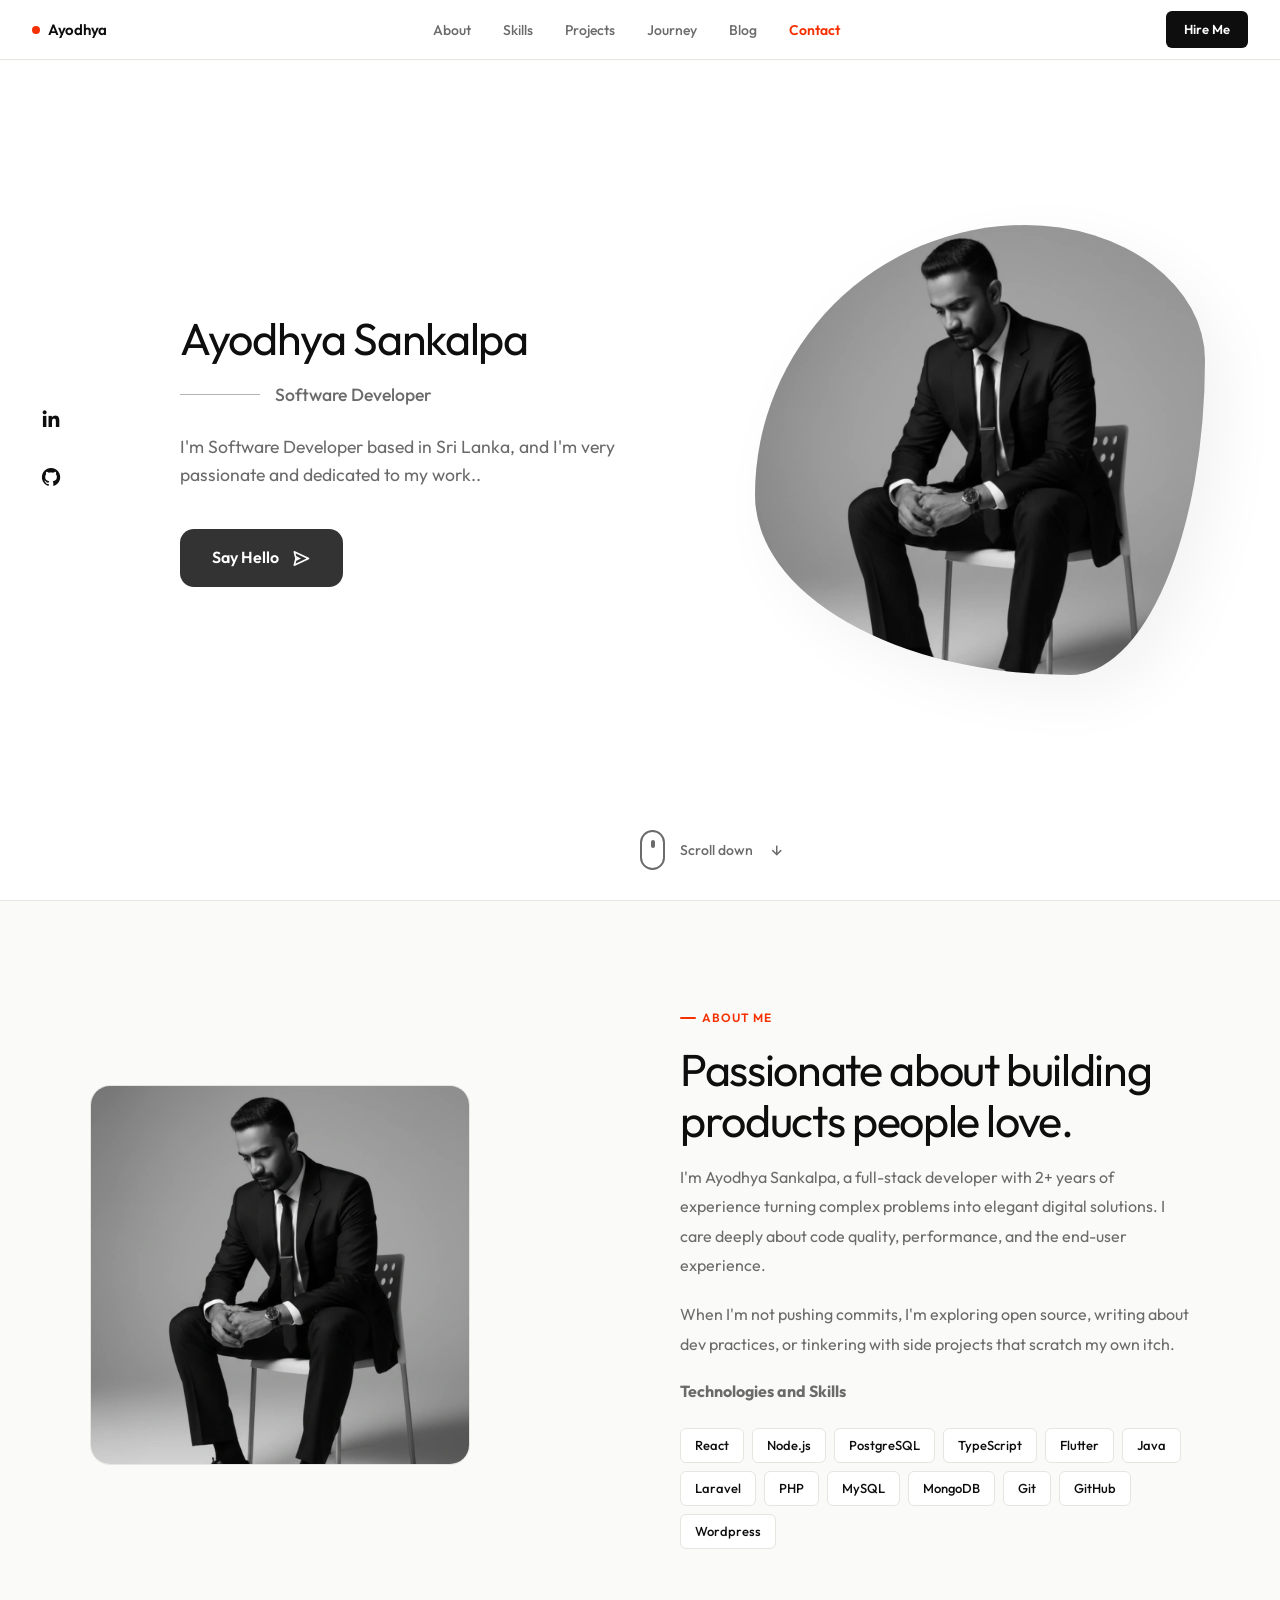
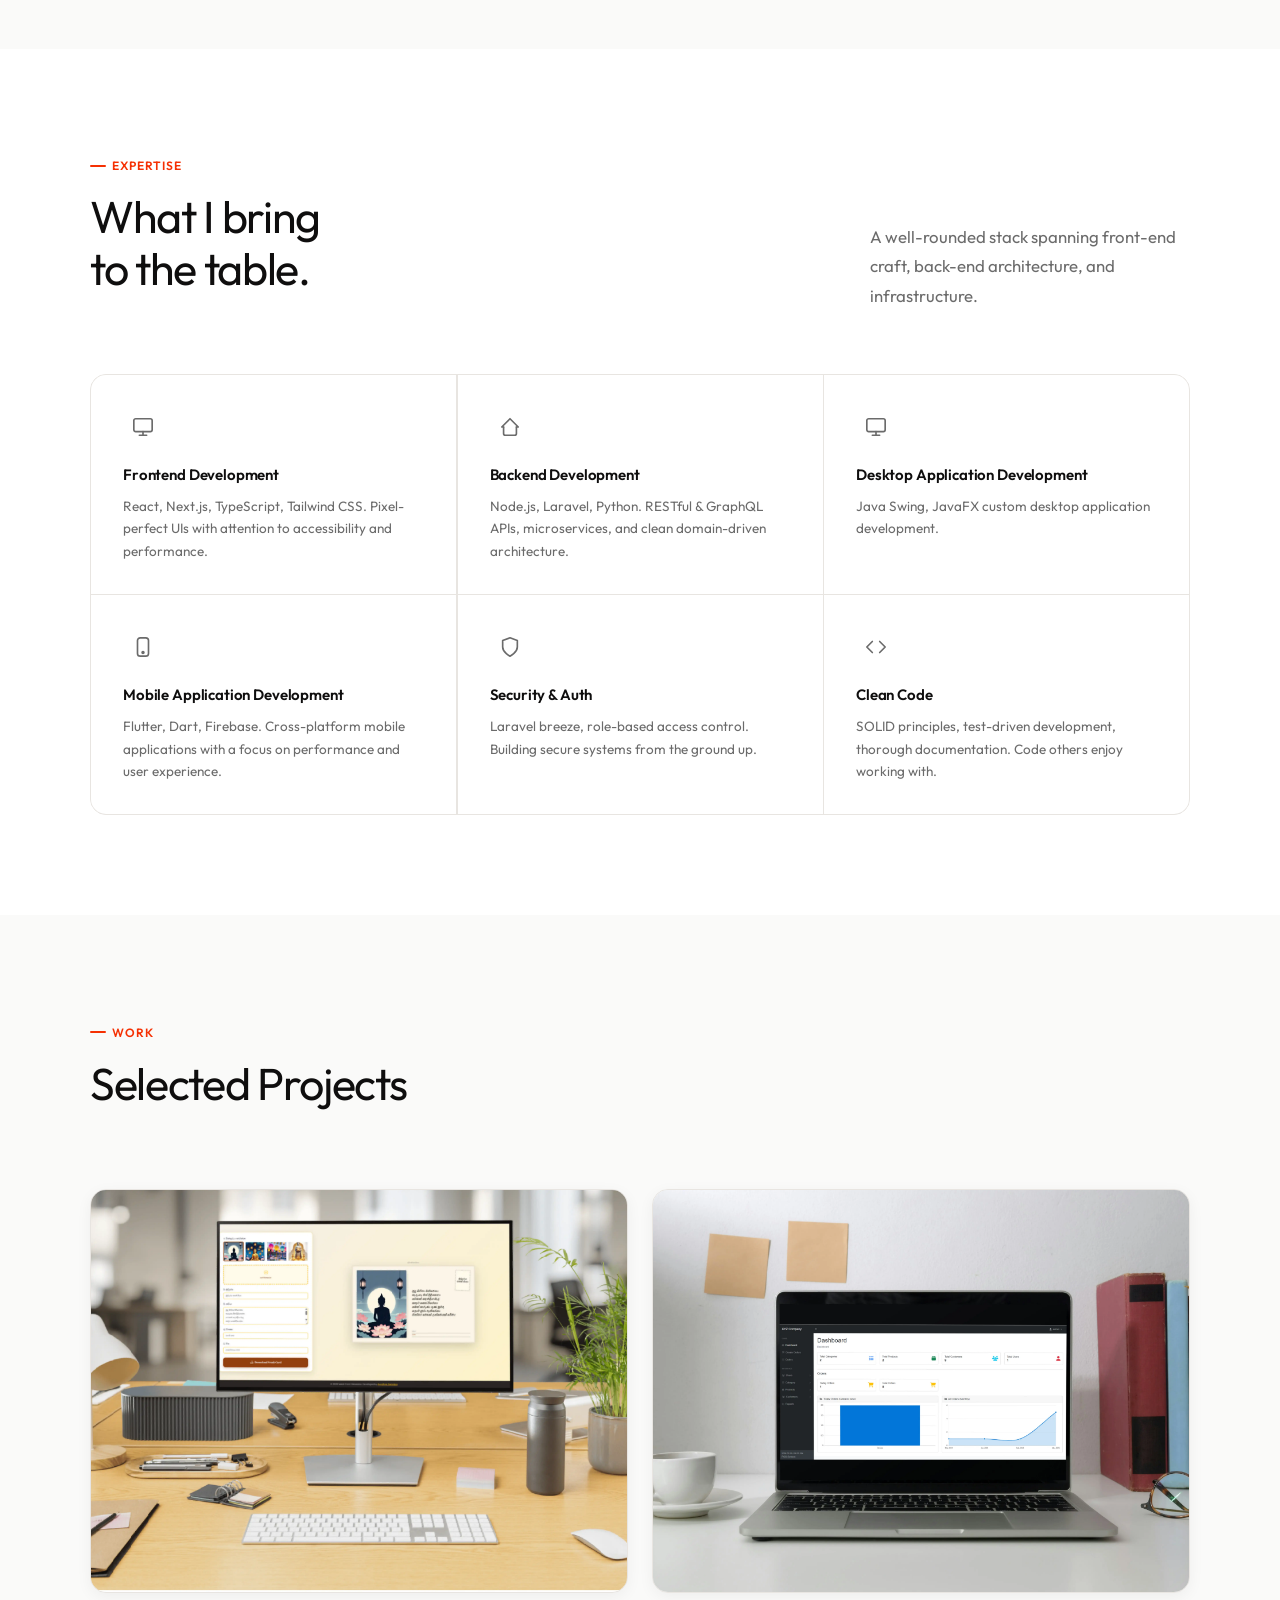
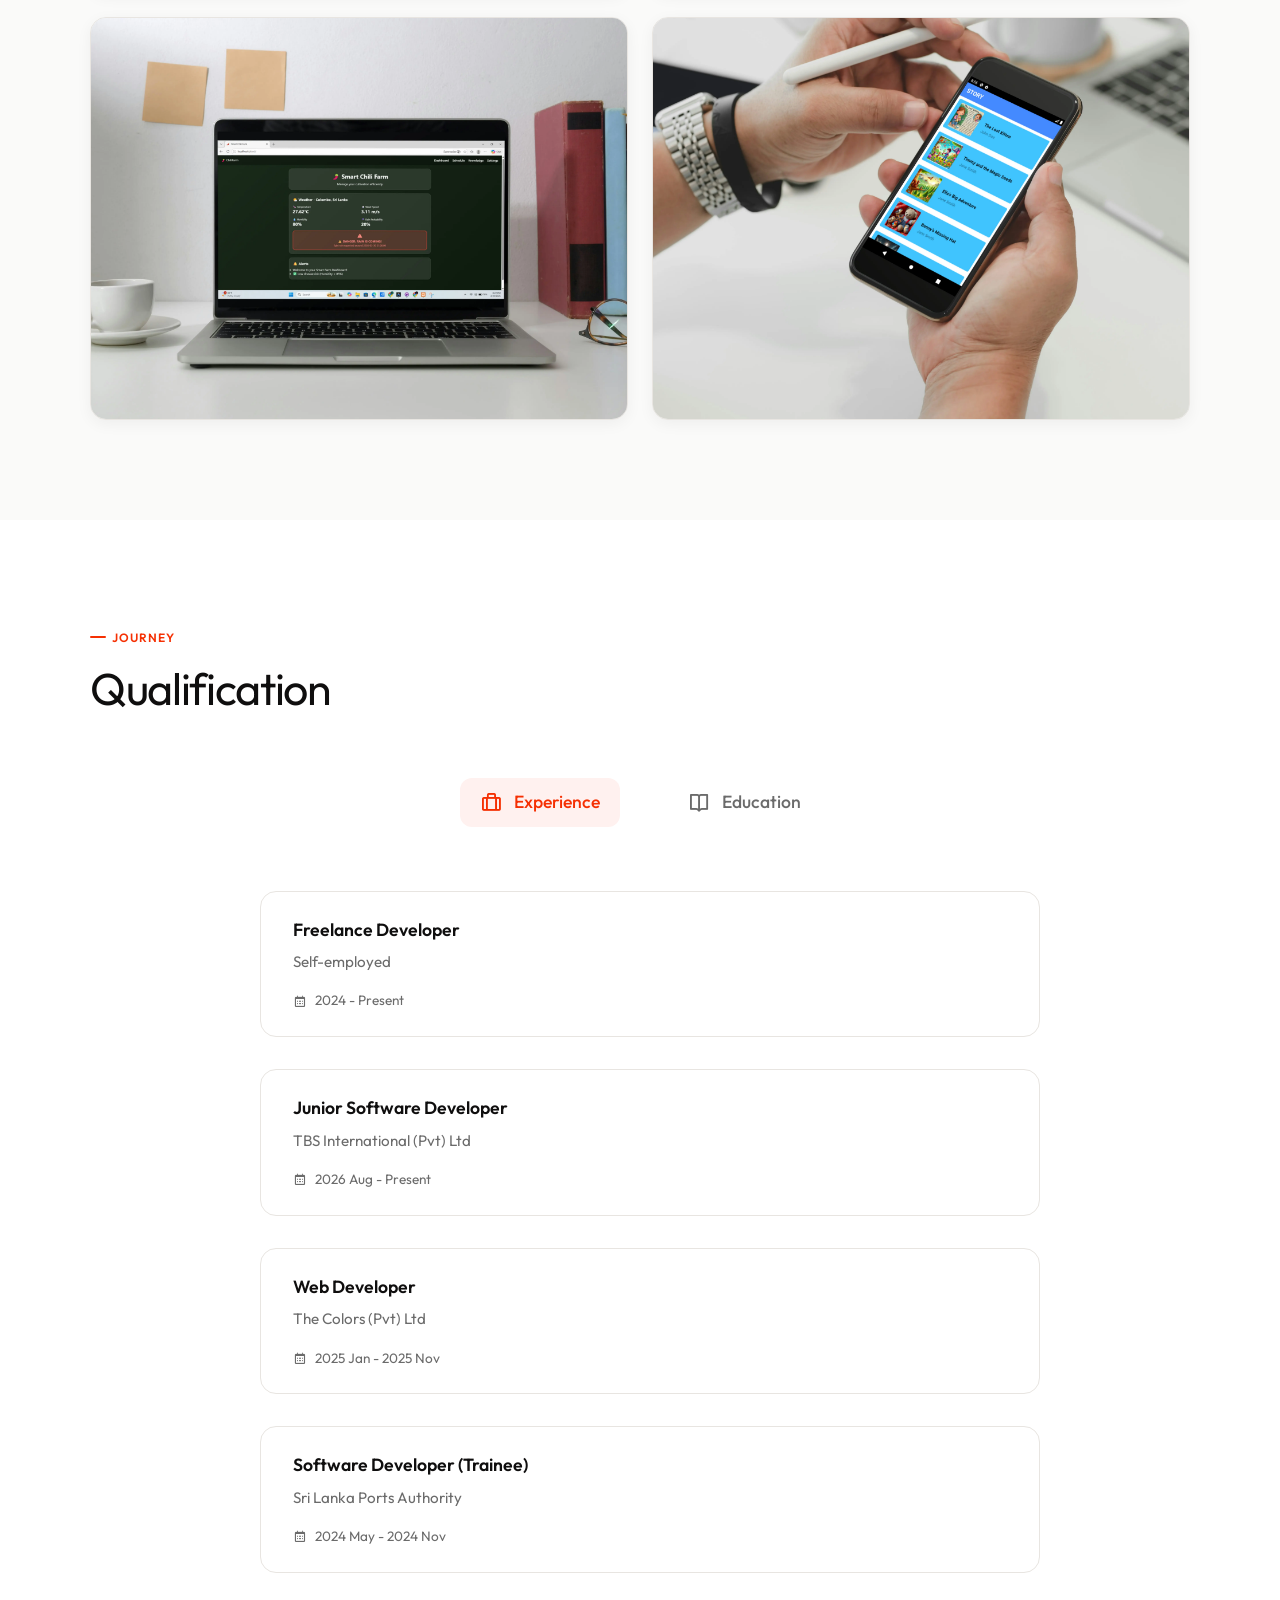
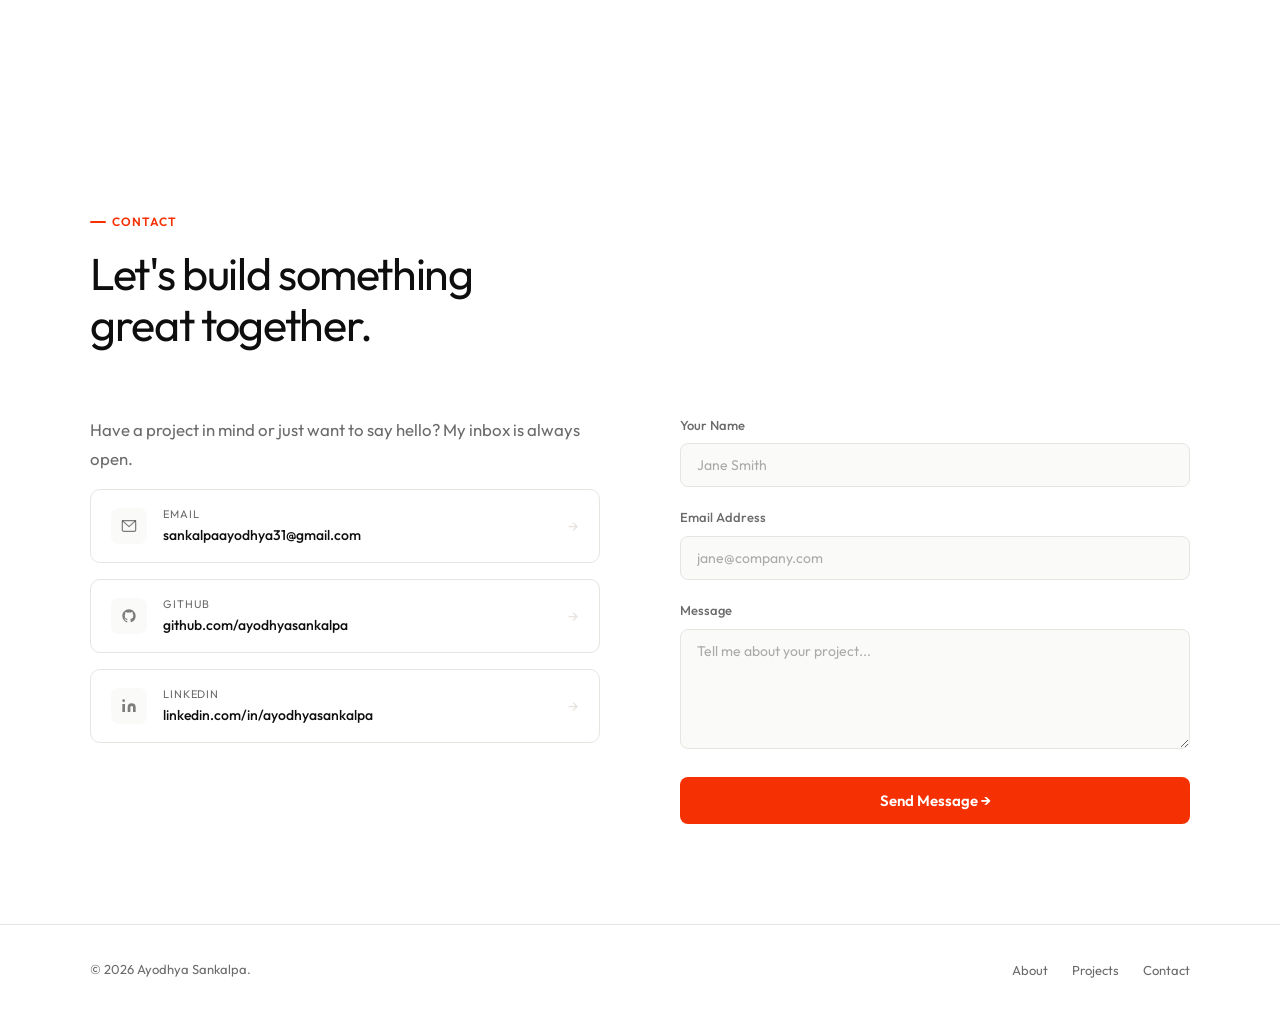
==== index.html @ 3dac77ca "Update Experience" ====
<!DOCTYPE html>
<html lang="en">
<head>
<meta charset="UTF-8" />
<meta name="viewport" content="width=device-width, initial-scale=1.0"/>
<title>Ayodhya Sankalpa | Software Developer & Laravel Expert in Sri Lanka</title>

<link rel="canonical" href="https://ayodhyasankalpa.github.io/">

<meta name="description" content="Ayodhya Sankalpa is a professional Software Developer in Sri Lanka. Specializing in Laravel, PHP, WordPress,  Web development and mobile development and ERP systems.">
<meta name="author" content="Ayodhya Sankalpa">
<meta name="geo.region" content="LK" />
<meta name="geo.placename" content="Colombo" />

<meta property="og:type" content="website">
<meta property="og:url" content="https://ayodhyasankalpa.github.io/"> <meta property="og:title" content="Ayodhya Sankalpa | Software Developer">
<meta property="og:description" content="Expert in Laravel, PHP, and custom Management Systems. See my latest projects and technical blogs.">
<meta property="twitter:title" content="Ayodhya Sankalpa | Software Developer">
<meta property="twitter:description" content="Software Developer specializing in Laravel & Web Technologies in Sri Lanka.">

<link href="https://fonts.googleapis.com/css2?family=Outfit:wght@300;400;500;600;700&display=swap" rel="stylesheet"/>
<link href='https://unpkg.com/boxicons@2.1.4/css/boxicons.min.css' rel='stylesheet'>

<link rel="icon" type="image/x-icon" href="favicon.ico">

<link rel="stylesheet" href="css/style.css">
<link rel="stylesheet" href="css/device.css">


<script type="application/ld+json">
[
  {
    "@context": "https://schema.org",
    "@type": "WebSite",
    "name": "Ayodhya Sankalpa",
    "url": "https://ayodhyasankalpa.github.io/"
  },
  {
    "@context": "https://schema.org",
    "@type": "Person",
    "name": "Ayodhya Sankalpa",
    "jobTitle": "Software Developer",
    "url": "https://ayodhyasankalpa.github.io/",
    "sameAs": [
      "https://www.linkedin.com/in/ayodhya-sankalpa",
      "https://github.com/AyodhyaSankalpa"
    ],
    "knowsAbout": ["Laravel", "PHP", "ERP Systems", "Web Development", "Java", "React"],
    "address": {
      "@type": "PostalAddress",
      "addressLocality": "Colombo",
      "addressCountry": "LK"
    }
  },
  {
    "@context": "https://schema.org",
    "@type": "WebSite",
    "name": "Ayodhya Sankalpa",
    "url": "https://ayodhyasankalpa.github.io/"
  }
]
</script>

</head>
<body>

<nav>
  <a href="" class="nav-logo">
    <span class="nav-logo-dot"></span>
    Ayodhya
  </a>
  <ul class="nav-links">
    <li><a href="#about">About</a></li>
    <li><a href="#skills">Skills</a></li>
    <li><a href="#projects">Projects</a></li>
    <li><a href="#qualification">Journey</a></li>
    <li><a href="blog.html">Blog</a></li>
    <li><a href="#contact">Contact</a></li>
  </ul>
  <a href="#contact" class="nav-cta">Hire Me</a>
</nav>

<section class="hero-new">
  <div class="hero-container">
    <div class="hero-socials">
      <!-- <a href="https://www.facebook.com/" target="_blank"><i class='bx bxl-facebook'></i></a> -->
      <a href="https://lk.linkedin.com/in/ayodhya-sankalpa" target="_blank"><i class='bx bxl-linkedin'></i></a>
      <a href="https://github.com/AyodhyaSankalpa" target="_blank"><i class='bx bxl-github'></i></a>
    </div>

    <div class="hero-content">
      <div class="hero-text">
        <h2 class="fade-up">Ayodhya Sankalpa </h2>
        <div class="hero-subtitle-wrap fade-up">
          <span class="line"></span>
          <span class="hero-subtitle">Software Developer</span>
        </div>
        <p class="hero-description fade-up">I'm Software Developer based in Sri Lanka, and I'm very passionate and dedicated to my work..</p>
        <div class="hero-actions-new fade-up">
          <a href="#contact" class="btn-say-hello">
            Say Hello
            <i class='bx bx-send'></i>
          </a>
        </div>
      </div>
    </div>

    <div class="hero-image-box fade-up">
      <div class="blob-mask">
        <img src="img/portrait.webp" alt="Ayodhya Sankalpa" loading="lazy">
      </div>
    </div>

    <div class="scroll-down fade-up">
      <div class="mouse">
        <div class="wheel"></div>
      </div>
      <span class="scroll-text">Scroll down</span>
      <i class='bx bx-down-arrow-alt'></i>
    </div>
  </div>
</section>

<div class="divider"></div>

<section id="about">
  <div class="container">
    <div class="about-grid">
      <div class="about-visual fade-up">
        <div class="about-avatar-wrap">
          <img src="img/portrait.webp" alt="Ayodhya Sankalpa" class="about-avatar-img" loading="lazy">
        </div>
      </div>
      <div class="about-text fade-up">
        <div class="section-tag">About Me</div>
        <h2>Passionate about building products people love.</h2>
        <p>I'm Ayodhya Sankalpa, a full-stack developer with 2+ years of experience turning complex problems into elegant digital solutions. I care deeply about code quality, performance, and the end-user experience.</p>
        <p>When I'm not pushing commits, I'm exploring open source, writing about dev practices, or tinkering with side projects that scratch my own itch.</p>
        <h4 style="color: #6b6b6b;">Technologies and Skills</h4>
        <div class="about-tags">
          <span class="tag">React</span>
          <span class="tag">Node.js</span>
          <span class="tag">PostgreSQL</span>
          <span class="tag">TypeScript</span>
          <span class="tag">Flutter</span>
          <span class="tag">Java</span>
          <span class="tag">Laravel</span>
          <span class="tag">PHP</span>
          <span class="tag">MySQL</span>
          <span class="tag">MongoDB</span>
          <span class="tag">Git</span>
          <span class="tag">GitHub</span>
          <span class="tag">Wordpress</span>
        </div>
        <!-- <a href="#" style="color: #fff; text-decoration: none;"><div class="about-chip">Download CV <i class="bx bx-file"></i></div></a> -->
      </div>
    </div>
  </div>
</section>

<section id="skills">
  <div class="container">
    <div class="skills-header">
      <div>
        <div class="section-tag">Expertise</div>
        <h2>What I bring<br/>to the table.</h2>
      </div>
      <p class="section-desc" style="max-width:320px;">A well-rounded stack spanning front-end craft, back-end architecture, and infrastructure.</p>
    </div>
    <div class="skills-grid">
      <div class="skill-card fade-up">
        <div class="skill-icon">
          <svg width="22" height="22" viewBox="0 0 24 24" fill="none" stroke="currentColor" stroke-width="1.8" stroke-linecap="round" stroke-linejoin="round"><rect x="2" y="3" width="20" height="14" rx="2"/><path d="M8 21h8M12 17v4"/></svg>
        </div>
        <h3>Frontend Development</h3>
        <p>React, Next.js, TypeScript, Tailwind CSS. Pixel-perfect UIs with attention to accessibility and performance.</p>
      </div>
      <div class="skill-card fade-up">
        <div class="skill-icon">
          <svg width="22" height="22" viewBox="0 0 24 24" fill="none" stroke="currentColor" stroke-width="1.8" stroke-linecap="round" stroke-linejoin="round"><path d="M5 12H3l9-9 9 9h-2"/><path d="M5 12v7a2 2 0 002 2h10a2 2 0 002-2v-7"/></svg>
        </div>
        <h3>Backend Development</h3>
        <p>Node.js, Laravel, Python. RESTful & GraphQL APIs, microservices, and clean domain-driven architecture.</p>
      </div>
      <div class="skill-card fade-up">
        <div class="skill-icon">
          <svg width="22" height="22" viewBox="0 0 24 24" fill="none" stroke="currentColor" stroke-width="1.8" stroke-linecap="round" stroke-linejoin="round"><rect x="2" y="3" width="20" height="14" rx="2"/><path d="M8 21h8M12 17v4"/></svg>
        </div>
        <h3>Desktop Application Development</h3>
        <p>Java Swing, JavaFX custom desktop application development.</p>
      </div>
      <div class="skill-card fade-up">
        <div class="skill-icon">
          <svg width="22" height="22" viewBox="0 0 24 24" fill="none" stroke="currentColor" stroke-width="1.8" stroke-linecap="round" stroke-linejoin="round"><rect x="6" y="2" width="12" height="20" rx="3"/><circle cx="12" cy="18" r="1"/></svg>
        </div>
        <h3>Mobile Application Development</h3>
        <p>Flutter, Dart, Firebase. Cross-platform mobile applications with a focus on performance and user experience.</p>
      </div>
      <div class="skill-card fade-up">
        <div class="skill-icon">
          <svg width="22" height="22" viewBox="0 0 24 24" fill="none" stroke="currentColor" stroke-width="1.8" stroke-linecap="round" stroke-linejoin="round"><path d="M12 22s8-4 8-10V5l-8-3-8 3v7c0 6 8 10 8 10z"/></svg>
        </div>
        <h3>Security & Auth</h3>
        <p>Laravel breeze, role-based access control. Building secure systems from the ground up.</p>
      </div>
      <div class="skill-card fade-up">
        <div class="skill-icon">
          <svg width="22" height="22" viewBox="0 0 24 24" fill="none" stroke="currentColor" stroke-width="1.8" stroke-linecap="round" stroke-linejoin="round"><polyline points="16 18 22 12 16 6"/><polyline points="8 6 2 12 8 18"/></svg>
        </div>
        <h3>Clean Code</h3>
        <p>SOLID principles, test-driven development, thorough documentation. Code others enjoy working with.</p>
      </div>
    </div>
  </div>
</section>


<section id="projects">
  <div class="container">
    <div class="projects-header">
      <div>
        <div class="section-tag">Work</div>
        <h2>Selected Projects</h2>
      </div>
      <!-- <a href="#contact" class="btn-ghost" style="font-size:14px; padding:10px 20px;">See All Projects →</a> -->
    </div>
    <div class="projects-grid">
      <div class="project-card fade-up">
        <div class="project-thumb"><img src="img/5.webp" alt="Vesak card generator" class="project-img" loading="lazy"></div>
        <div class="project-body">
          <div class="project-tags">
            <span class="project-tag red">Web App</span>
            <span class="project-tag gray">HTML</span>
            <span class="project-tag gray">JS</span>
          </div>
          <h3>Vesak card generator</h3>
          <p style="color: rgb(38, 36, 36);">Generate Vesak cards for the Vesak Festival with custom messages, names, and greetings.</p>
          <a href="https://vesak-card.netlify.app/" target="_blank" class="project-link">View →</a>
        </div>
      </div>
      <div class="project-card fade-up">
        <div class="project-thumb"><img src="img/1.webp" alt="POS System screenshot" class="project-img" loading="lazy"></div>
        <div class="project-body">
          <div class="project-tags">
            <span class="project-tag red">Full Stack</span>
            <span class="project-tag gray">PHP</span>
            <span class="project-tag gray">MySQL</span>
          </div>
          <h3>POS System</h3>
          <p style="color: rgb(38, 36, 36);">POS system with real-time updates, role-based access, and AI-powered reporting dashboards.</p>
          <a href="https://github.com/AyodhyaSankalpa/POS-System" class="project-link">View Project →</a>
        </div>
      </div>
      <div class="project-card fade-up">
        <div class="project-thumb"><img src="img/2.webp" alt="smart chili farm" class="project-img" loading="lazy"></div>
        <div class="project-body">
          <div class="project-tags">
            <span class="project-tag red">Full Stack</span>
            <span class="project-tag gray">PHP</span>
            <span class="project-tag gray">MySQL</span>
          </div>
          <h3>Smart Chili Farm</h3>
          <p style="color: rgb(38, 36, 36);">Smart chili farm with real-time fertilizer, water, and climate monitoring system.</p>
          <a href="https://github.com/AyodhyaSankalpa/Smart-Chili-Farm" class="project-link">View Project →</a>
        </div>
      </div>
      <!-- <div class="project-card fade-up" id="laravel-projects">
        <div class="project-thumb"><img src="img/3.webp" alt="Grandzen Hotel Management System" class="project-img" loading="lazy"></div>
        <div class="project-body">
          <div class="project-tags">
            <span class="project-tag red">Full Stack</span>
            <span class="project-tag gray">Laravel</span>
            <span class="project-tag gray">MySQL</span>
          </div>
          <h3>Grandzen Hotel Management System</h3>
          <p style="color: rgb(38, 36, 36);">Grandzen Hotel Management System with real-time Booking, Room Management, and User Management.</p>
          <a href="https://github.com/AyodhyaSankalpa/grandzen_hotel" class="project-link">View Project →</a>
        </div>
      </div> -->
      <div class="project-card fade-up">
        <div class="project-thumb"><img src="img/4.webp" alt="story app screenshot" class="project-img" loading="lazy"></div>
        <div class="project-body">
          <div class="project-tags">
            <span class="project-tag red">Flutter</span>
            <span class="project-tag gray">Dart</span>
          </div>
          <h3>Story App</h3>
          <p style="color: rgb(38, 36, 36);">Story app using flutter and dart.</p>
          <a href="https://github.com/AyodhyaSankalpa/Story-App" class="project-link">View Project →</a>
        </div>
      </div>
    </div>
  </div>
</section>

<section id="qualification">
  <div class="container">
    <div class="section-tag">Journey</div>
    <h2 class="">Qualification</h2>
    <!-- <p class="">My personal journey</p> -->

    <div class="qualification-tabs fade-up">
      <div class="qualification-btn active" data-target="#experience">
        <i class='bx bx-briefcase-alt'></i>
        Experience
      </div>
      <div class="qualification-btn" data-target="#education">
        <i class='bx bx-book-open'></i>
        Education
      </div>      
    </div>

    <div class="qualification-sections fade-up">
      <!-- Education Content -->
      <div class="qualification-content" id="education">
        <div class="qualification-list">
          <div class="qualification-card">
            <div class="qualification-info">
              <h3 class="qualification-title">Bachelor of Information Technology (External)</h3>
              <span class="qualification-subtitle">University of Colombo - Sri Lanka</span>
              <div class="qualification-calendar">
                <i class='bx bx-calendar'></i>
                2025 - Present
              </div>
            </div>
          </div>

          <div class="qualification-card">
            <div class="qualification-info">
              <h3 class="qualification-title">Hardware Technician</h3>
              <span class="qualification-subtitle">Vocational Training Authority - Sri Lanka</span>
              <div class="qualification-calendar">
                <i class='bx bx-calendar'></i>
                2025 - 2025
              </div>
            </div>
          </div>

          <div class="qualification-card">
            <div class="qualification-info">
              <h3 class="qualification-title">Software Developer (NVQ Level 4)</h3>
              <span class="qualification-subtitle">Vocational Training Authority - Sri Lanka</span>
              <div class="qualification-calendar">
                <i class='bx bx-calendar'></i>
                2023 - 2024
              </div>
            </div>
          </div>
        </div>
      </div>

      <!-- Experience Content -->
      <div class="qualification-content active" id="experience">
        <div class="qualification-list">

          <div class="qualification-card">
            <div class="qualification-info">
              <h3 class="qualification-title">Freelance Developer</h3>
              <span class="qualification-subtitle">Self-employed</span>
              <div class="qualification-calendar">
                <i class='bx bx-calendar'></i>
                2024 - Present
              </div>
            </div>
          </div>

          <div class="qualification-card">
            <div class="qualification-info">
              <h3 class="qualification-title">Junior Software Developer</h3>
              <span class="qualification-subtitle">TBS International (Pvt) Ltd</span>
              <div class="qualification-calendar">
                <i class='bx bx-calendar'></i>
                2026 Aug - Present
              </div>
            </div>
          </div>

          <div class="qualification-card">
            <div class="qualification-info">
              <h3 class="qualification-title">Web Developer</h3>
              <span class="qualification-subtitle">The Colors (Pvt) Ltd</span>
              <div class="qualification-calendar">
                <i class='bx bx-calendar'></i>
                2025 Jan - 2025 Nov
              </div>
            </div>
          </div>

          <div class="qualification-card">
            <div class="qualification-info">
              <h3 class="qualification-title">Software Developer (Trainee)</h3>
              <span class="qualification-subtitle">Sri Lanka Ports Authority</span>
              <div class="qualification-calendar">
                <i class='bx bx-calendar'></i>
                2024 May - 2024 Nov
              </div>
            </div>
          </div>
        </div>
      </div>
    </div>
  </div>
</section>

<section id="contact">
  <div class="container">
    <div class="section-tag">Contact</div>
    <h2>Let's build something<br/>great together.</h2>
    <div class="contact-grid">
      <div class="contact-links fade-up">
        <p class="section-desc">Have a project in mind or just want to say hello? My inbox is always open.</p>
        <a href="mailto:sankalpaayodhya31@gmail.com" class="contact-link">
          <div class="contact-link-icon">
            <svg width="16" height="16" viewBox="0 0 24 24" fill="none" stroke="rgba(0,0,0,0.5)" stroke-width="1.8" stroke-linecap="round" stroke-linejoin="round"><rect x="2" y="4" width="20" height="16" rx="2"/><polyline points="22,4 12,13 2,4"/></svg>
          </div>
          <div class="contact-link-text">
            <div class="contact-link-label">Email</div>
            <div class="contact-link-value">sankalpaayodhya31@gmail.com</div>
          </div>
          <span class="contact-link-arrow">→</span>
        </a>
        <a href="https://github.com/AyodhyaSankalpa" target="_blank" class="contact-link">
          <div class="contact-link-icon">
            <svg width="16" height="16" viewBox="0 0 24 24" fill="rgba(0,0,0,0.5)"><path d="M12 2C6.477 2 2 6.484 2 12.017c0 4.425 2.865 8.18 6.839 9.504.5.092.682-.217.682-.483 0-.237-.008-.868-.013-1.703-2.782.605-3.369-1.343-3.369-1.343-.454-1.158-1.11-1.466-1.11-1.466-.908-.62.069-.608.069-.608 1.003.07 1.531 1.032 1.531 1.032.892 1.53 2.341 1.088 2.91.832.092-.647.35-1.088.636-1.338-2.22-.253-4.555-1.113-4.555-4.951 0-1.093.39-1.988 1.029-2.688-.103-.253-.446-1.272.098-2.65 0 0 .84-.27 2.75 1.026A9.564 9.564 0 0112 6.844c.85.004 1.705.115 2.504.337 1.909-1.296 2.747-1.027 2.747-1.027.546 1.379.202 2.398.1 2.651.64.7 1.028 1.595 1.028 2.688 0 3.848-2.339 4.695-4.566 4.943.359.309.678.92.678 1.855 0 1.338-.012 2.419-.012 2.747 0 .268.18.58.688.482A10.019 10.019 0 0022 12.017C22 6.484 17.522 2 12 2z"/></svg>
          </div>
          <div class="contact-link-text">
            <div class="contact-link-label">GitHub</div>
            <div class="contact-link-value">github.com/ayodhyasankalpa</div>
          </div>
          <span class="contact-link-arrow">→</span>
        </a>
        <a href="https://lk.linkedin.com/in/ayodhya-sankalpa" target="_blank" class="contact-link">
          <div class="contact-link-icon">
            <svg width="16" height="16" viewBox="0 0 24 24" fill="rgba(0,0,0,0.5)"><path d="M16 8a6 6 0 016 6v7h-4v-7a2 2 0 00-2-2 2 2 0 00-2 2v7h-4v-7a6 6 0 016-6zM2 9h4v12H2z"/><circle cx="4" cy="4" r="2"/></svg>
          </div>
          <div class="contact-link-text">
            <div class="contact-link-label">LinkedIn</div>
            <div class="contact-link-value">linkedin.com/in/ayodhyasankalpa</div>
          </div>
          <span class="contact-link-arrow">→</span>
        </a>
      </div>
      
      <div class="fade-up">
        <form action="https://formspree.io/f/xlgobnyw" method="POST" id="contactForm">
          <div class="form-group">
            <label class="form-label">Your Name</label>
            <input type="text" name="name" class="form-input" placeholder="Jane Smith" required />
          </div>
          <div class="form-group">
            <label class="form-label">Email Address</label>
            <input type="email" name="email" class="form-input" placeholder="jane@company.com" required />
          </div>
          <div class="form-group">
            <label class="form-label">Message</label>
            <textarea name="message" class="form-textarea" placeholder="Tell me about your project..." required></textarea>
          </div>
          <button type="submit" class="form-submit" id="sendBtn">Send Message →</button>
        </form>
      </div>

    </div>
  </div>
</section>

<footer>
  <div class="footer-inner">
    <span class="footer-copy">© <script>document.write(new Date().getFullYear())</script> Ayodhya Sankalpa.</span>
    <ul class="footer-links">
      <li><a href="#about">About</a></li>
      <li><a href="#projects">Projects</a></li>
      <li><a href="#contact">Contact</a></li>
    </ul>
  </div>
</footer>

<!-- Mobile Navigation -->
<nav class="mobile-nav">
  <ul class="mobile-nav-list">
    <li class="mobile-nav-item">
      <a href="#about" class="mobile-nav-link active" data-target="about">
        <i class='bx bx-user'></i>
        <span>About</span>
      </a>
    </li>
    <li class="mobile-nav-item">
      <a href="#skills" class="mobile-nav-link" data-target="skills">
        <i class='bx bx-code-alt'></i>
        <span>Skills</span>
      </a>
    </li>
    <li class="mobile-nav-item">
      <a href="#projects" class="mobile-nav-link" data-target="projects">
            <i class='bx bx-grid-alt'></i>
        <span>Projects</span>
      </a>
    </li>
    <li class="mobile-nav-item">
      <a href="blog.html" class="mobile-nav-link" data-target="blog">
        <i class='bx bx-news'></i>
        <span>Blog</span>
      </a>
    </li>
    <li class="mobile-nav-item">
      <a href="#qualification" class="mobile-nav-link" data-target="qualification">
        <i class='bx bx-award'></i>
        <span>Journey</span>
      </a>
    </li>
    <li class="mobile-nav-item">
      <a href="#contact" class="mobile-nav-link" data-target="contact">
        <i class='bx bx-envelope'></i>
        <span>Contact</span>
      </a>
    </li>

    <div class="mobile-nav-indicator"></div>
  </ul>
</nav>

<script src="js/main.js" defer></script>
</body>
</html>
---- css/style.css ----
*,
*::before,
*::after {
  box-sizing: border-box;
  margin: 0;
  padding: 0;
}

:root {
  --red: #f53003;
  --red-light: #fff1ef;
  --black: #0f0e0e;
  --muted: #6b6b6b;
  --border: #e8e5e1;
  --bg: #ffffff;
  --surface: #fafaf9;
  --font: 'Outfit', sans-serif;
}

html {
  scroll-behavior: smooth;
  scrollbar-width: thin;
  scrollbar-color: var(--black) var(--surface);
}

body {
  font-family: var(--font);
  background: var(--bg);
  color: var(--black);
  font-size: 16px;
  line-height: 1.6;
  -webkit-font-smoothing: antialiased;
}

/* Custom Scrollbar for WebKit (Chrome, Safari, Edge) */
::-webkit-scrollbar {
  width: 6px;
  height: 6px;
}

::-webkit-scrollbar-track {
  background: var(--surface);
}

::-webkit-scrollbar-thumb {
  background: var(--red);
  border-radius: 10px;
}

.text-center {
  text-align: center;
}

nav {
  position: fixed;
  top: 0;
  left: 0;
  right: 0;
  z-index: 100;
  background: rgba(255, 255, 255, 0.92);
  backdrop-filter: blur(12px);
  border-bottom: 1px solid var(--border);
  padding: 0 2rem;
  height: 60px;
  display: flex;
  align-items: center;
  justify-content: space-between;
}

.nav-logo {
  font-size: 15px;
  font-weight: 600;
  letter-spacing: -0.02em;
  text-decoration: none;
  color: var(--black);
  display: flex;
  align-items: center;
  gap: 8px;
}

.nav-logo-dot {
  width: 8px;
  height: 8px;
  border-radius: 50%;
  background: var(--red);
  animation: pulse 2s infinite;
}

.mobile-nav {
  display: none;
}

@keyframes pulse {

  0%,
  100% {
    opacity: 1;
    transform: scale(1);
  }

  50% {
    opacity: 0.6;
    transform: scale(0.85);
  }
}

.nav-links {
  display: flex;
  gap: 2rem;
  list-style: none;
}

.nav-links a {
  font-size: 14px;
  font-weight: 500;
  color: var(--muted);
  text-decoration: none;
  transition: color 0.2s;
}

.nav-links a:hover,
.nav-links a.active {
  color: var(--black);
}

.nav-links a.active {
  color: var(--red);
  font-weight: 600;
}

.nav-cta {
  font-size: 13px;
  font-weight: 600;
  background: var(--black);
  color: #fff;
  padding: 8px 18px;
  border-radius: 6px;
  text-decoration: none;
  transition: background 0.2s;
}

.nav-cta:hover {
  background: var(--red);
}

/* Hero New Styles */
.hero-new {
  min-height: 100vh;
  display: flex;
  align-items: center;
  justify-content: center;
  padding: 100px 2rem;
  position: relative;
  overflow: hidden;
}

.hero-container {
  max-width: 1200px;
  width: 100%;
  margin: 0 auto;
  display: grid;
  grid-template-columns: 80px 1fr 1fr;
  align-items: center;
  gap: 40px;
}

.hero-socials {
  display: flex;
  flex-direction: column;
  gap: 24px;
}

.hero-socials a {
  font-size: 22px;
  color: var(--black);
  transition: transform 0.3s, color 0.3s;
  text-decoration: none;
}

.hero-socials a:hover {
  color: var(--red);
  transform: translateX(5px);
}

.hero-content {
  padding-left: 20px;
}

.hero-text h1 {
  font-size: clamp(3rem, 6vw, 4.5rem);
  font-weight: 700;
  margin-bottom: 0.5rem;
  letter-spacing: -0.03em;
}

.hero-subtitle-wrap {
  display: flex;
  align-items: center;
  gap: 15px;
  margin-bottom: 1.5rem;
}

.hero-subtitle-wrap .line {
  width: 80px;
  height: 1px;
  background: var(--muted);
  opacity: 0.5;
}

.hero-subtitle {
  font-size: 1.1rem;
  font-weight: 500;
  color: var(--muted);
}

.hero-description {
  font-size: 1.1rem;
  color: var(--muted);
  max-width: 440px;
  line-height: 1.6;
  margin-bottom: 2.5rem;
}

.btn-say-hello {
  display: inline-flex;
  align-items: center;
  gap: 12px;
  background: #333333;
  color: #fff;
  padding: 16px 32px;
  border-radius: 14px;
  font-weight: 600;
  text-decoration: none;
  transition: background 0.3s, transform 0.2s;
}

.btn-say-hello:hover {
  background: var(--red);
  transform: translateY(-2px);
}

.btn-say-hello i {
  font-size: 20px;
}

.hero-image-box {
  display: flex;
  justify-content: center;
  position: relative;
}

.blob-mask {
  width: 100%;
  max-width: 450px;
  aspect-ratio: 1;
  background: #f0f0f0;
  border-radius: 60% 40% 30% 70% / 60% 30% 70% 40%;
  overflow: hidden;
  position: relative;
  box-shadow: 20px 20px 60px rgba(0, 0, 0, 0.05);
  animation: blobAnimate 8s infinite alternate ease-in-out;
}

@keyframes blobAnimate {
  0% {
    border-radius: 60% 40% 30% 70% / 60% 30% 70% 40%;
  }

  100% {
    border-radius: 40% 60% 70% 30% / 30% 70% 40% 60%;
  }
}

.blob-mask img {
  width: 100%;
  height: 100%;
  object-fit: cover;
  filter: grayscale(1);
  transition: filter 0.5s ease;
}

.blob-mask:hover img {
  filter: grayscale(0);
}


/* Scroll Down Indicator */
.scroll-down {
  position: absolute;
  bottom: 30px;
  left: 50%;
  transform: translateX(-50%);
  display: flex;
  align-items: center;
  gap: 15px;
  color: var(--muted);
  font-size: 14px;
  font-weight: 500;
}

.mouse {
  width: 25px;
  height: 40px;
  border: 2px solid var(--muted);
  border-radius: 20px;
  display: flex;
  justify-content: center;
  padding-top: 8px;
}

.wheel {
  width: 4px;
  height: 8px;
  background: var(--muted);
  border-radius: 2px;
  animation: scrollWheel 2s infinite ease-in-out;
}

@keyframes scrollWheel {
  0% {
    transform: translateY(0);
    opacity: 0;
  }

  30% {
    opacity: 1;
  }

  100% {
    transform: translateY(14px);
    opacity: 0;
  }
}

.scroll-down i {
  font-size: 18px;
  animation: bounceDown 2s infinite ease-in-out;
}

@keyframes bounceDown {

  0%,
  100% {
    transform: translateY(0);
  }

  50% {
    transform: translateY(5px);
  }
}

section {
  padding: 100px 2rem;
}

.container {
  max-width: 1100px;
  margin: 0 auto;
}

.section-tag {
  display: inline-flex;
  align-items: center;
  gap: 6px;
  font-size: 12px;
  font-weight: 600;
  letter-spacing: 0.08em;
  text-transform: uppercase;
  color: var(--red);
  margin-bottom: 1rem;
}

.section-tag::before {
  content: '';
  display: block;
  width: 16px;
  height: 2px;
  background: var(--red);
  border-radius: 2px;
}

h2 {
  font-size: clamp(1.8rem, 3.5vw, 2.8rem);
  font-weight: 400;
  letter-spacing: -0.03em;
  line-height: 1.15;
  color: var(--black);
  margin-bottom: 1rem;
}

.section-desc {
  font-size: 1.05rem;
  color: var(--muted);
  max-width: 500px;
  line-height: 1.75;
}


#about {
  background: var(--surface);
}

.about-grid {
  display: grid;
  grid-template-columns: 1fr 1fr;
  gap: 80px;
  align-items: center;
}

.about-avatar-wrap {
  width: 100%;
  aspect-ratio: 1;
  max-width: 380px;
  border-radius: 20px;
  overflow: hidden;
  background: #f0ede8;
  border: 1px solid var(--border);
  display: flex;
  align-items: center;
  justify-content: center;
  position: relative;
}

.about-avatar-img {
  width: 100%;
  height: 100%;
  object-fit: cover;
  transition: transform 0.4s ease;
}

.about-avatar-wrap:hover .about-avatar-img {
  transform: scale(1.05) rotate(-1.5deg);
}

.about-chip {
  margin-top: 15px;
  /* position: absolute; */
  bottom: -16px;
  right: -16px;
  background: var(--red);
  color: #fff;
  padding: 12px 20px;
  border-radius: 12px;
  font-size: 13px;
  font-weight: 600;
  box-shadow: 0 8px 24px rgba(245, 48, 3, 0.3);
  width: 150px;
  text-align: center;
}



.about-visual {
  position: relative;
}

.about-text p {
  color: var(--muted);
  line-height: 1.85;
  margin-bottom: 1.2rem;
}

.about-tags {
  display: flex;
  flex-wrap: wrap;
  gap: 8px;
  margin-top: 1.5rem;
}

.tag {
  background: #fff;
  border: 1px solid var(--border);
  border-radius: 6px;
  padding: 6px 14px;
  font-size: 13px;
  font-weight: 500;
  color: var(--black);
  transition: all 0.2s;
  cursor: default;
}

.tag:hover {
  border-color: var(--red);
  color: var(--red);
}

#skills {
  background: #fff;
}

.skills-header {
  display: flex;
  justify-content: space-between;
  align-items: flex-end;
  margin-bottom: 4rem;
  flex-wrap: wrap;
  gap: 1.5rem;
}

.skills-grid {
  display: grid;
  grid-template-columns: repeat(3, 1fr);
  gap: 1.5px;
  border: 1.5px solid var(--border);
  border-radius: 16px;
  overflow: hidden;
  background: var(--border);
}

.skill-card {
  background: #fff;
  padding: 2rem;
  transition: background 0.2s;
}

.skill-card:hover {
  background: var(--red-light);
}

.skill-card:hover .skill-icon {
  color: var(--red);
}

.skill-icon {
  width: 40px;
  height: 40px;
  display: flex;
  align-items: center;
  justify-content: center;
  color: var(--muted);
  transition: color 0.2s;
  margin-bottom: 1rem;
}

.skill-card h3 {
  font-size: 15px;
  font-weight: 600;
  margin-bottom: 8px;
  letter-spacing: -0.01em;
}

.skill-card p {
  font-size: 13.5px;
  color: var(--muted);
  line-height: 1.65;
}

#projects {
  background: var(--surface);
}

.projects-header {
  display: flex;
  justify-content: space-between;
  align-items: flex-end;
  margin-bottom: 4rem;
  flex-wrap: wrap;
  gap: 1rem;
}

.projects-grid {
  display: grid;
  grid-template-columns: repeat(2, 1fr);
  gap: 1.5rem;
}

.project-card {
  position: relative;
  background: var(--surface);
  border-radius: 16px;
  overflow: hidden;
  aspect-ratio: 4 / 3;
  transition: transform 0.4s ease, box-shadow 0.4s ease;
  box-shadow: 0 4px 15px rgba(0, 0, 0, 0.05);
  cursor: pointer;
  border: 1px solid var(--border);
}

.project-card:hover {
  transform: translateY(-8px);
  box-shadow: 0 20px 40px rgba(0, 0, 0, 0.1);
  border-color: transparent;
}

.project-thumb {
  position: absolute;
  top: 0;
  left: 0;
  width: 100%;
  height: 100%;
  z-index: 1;
}

.project-img {
  width: 100%;
  height: 100%;
  object-fit: cover;
  transition: transform 0.6s cubic-bezier(0.2, 1, 0.3, 1);
}

.project-card:hover .project-img {
  transform: scale(1.08); /* Zoom effect */
}

.project-body {
  position: absolute;
  bottom: 0;
  left: 0;
  width: 100%;
  padding: 1.5rem;
  background: rgba(255, 255, 255, 0.35); /* Glass Background */
  backdrop-filter: blur(16px);
  -webkit-backdrop-filter: blur(16px);
  border-top: 1px solid rgba(255, 255, 255, 0.8);
  transform: translateY(100%);
  opacity: 0;
  transition: transform 0.5s cubic-bezier(0.175, 0.885, 0.32, 1.2), opacity 0.5s ease;
  z-index: 2;
  display: flex;
  flex-direction: column;
}

.project-card:hover .project-body {
  transform: translateY(0);
  opacity: 1;
}

.project-tags {
  display: flex;
  gap: 6px;
  flex-wrap: wrap;
  margin-bottom: 0.75rem;
}

.project-tag {
  font-size: 11px;
  font-weight: 600;
  letter-spacing: 0.05em;
  text-transform: uppercase;
  padding: 3px 9px;
  border-radius: 4px;
}

.project-tag.red {
  background: var(--red-light);
  color: var(--red);
}

.project-tag.gray {
  background: #f0eeeb;
  color: #5a5a5a;
}

.project-body h3 {
  font-size: 17px;
  font-weight: 600;
  letter-spacing: -0.02em;
  margin-bottom: 0.5rem;
}

.project-body p {
  font-size: 14px;
  color: var(--muted);
  line-height: 1.65;
  margin-bottom: 1.25rem;
}

.project-link {
  display: inline-flex;
  align-items: center;
  gap: 6px;
  font-size: 13px;
  font-weight: 600;
  color: var(--red);
  text-decoration: none;
  transition: gap 0.2s;
}

.project-link:hover {
  gap: 10px;
}

#contact {
  background: var(--bg);
}

#contact .section-tag::before {
  background: var(--red);
}

#contact h2 {
  color: var(--black);
}

#contact .section-desc {
  color: var(--muted);
}

.contact-grid {
  display: grid;
  grid-template-columns: 1fr 1fr;
  gap: 80px;
  align-items: start;
  margin-top: 4rem;
}

.contact-links {
  display: flex;
  flex-direction: column;
  gap: 1rem;
}

.contact-link {
  display: flex;
  align-items: center;
  gap: 16px;
  padding: 1rem 1.25rem;
  border-radius: 10px;
  border: 1px solid var(--border);
  text-decoration: none;
  color: var(--black);
  transition: border-color 0.2s, background 0.2s;
}

.contact-link:hover {
  border-color: var(--red);
  background: var(--red-light);
}

.contact-link-icon {
  width: 36px;
  height: 36px;
  border-radius: 8px;
  background: var(--surface);
  display: flex;
  align-items: center;
  justify-content: center;
  flex-shrink: 0;
}

.contact-link-text {
  flex: 1;
}

.contact-link-label {
  font-size: 11px;
  color: var(--muted);
  text-transform: uppercase;
  letter-spacing: 0.08em;
}

.contact-link-value {
  font-size: 14px;
  font-weight: 500;
  word-break: break-all;
}

.contact-link-arrow {
  color: var(--border);
  font-size: 16px;
  transition: color 0.2s;
}

.contact-link:hover .contact-link-arrow {
  color: var(--red);
}

.form-group {
  margin-bottom: 1.25rem;
}

.form-label {
  font-size: 13px;
  font-weight: 500;
  color: var(--muted);
  display: block;
  margin-bottom: 8px;
}

.form-input,
.form-textarea {
  width: 100%;
  background: var(--surface);
  border: 1px solid var(--border);
  border-radius: 8px;
  padding: 12px 16px;
  color: var(--black);
  font-size: 14px;
  font-family: var(--font);
  outline: none;
  transition: border-color 0.2s;
}

.form-input:focus,
.form-textarea:focus {
  border-color: var(--red);
}

.form-input::placeholder,
.form-textarea::placeholder {
  color: #aaa;
}

.form-textarea {
  resize: vertical;
  min-height: 120px;
}

.form-submit {
  width: 100%;
  background: var(--red);
  color: #fff;
  border: none;
  border-radius: 8px;
  padding: 14px;
  font-size: 15px;
  font-weight: 600;
  font-family: var(--font);
  cursor: pointer;
  transition: opacity 0.2s, transform 0.15s;
}

.form-submit:hover {
  opacity: 0.9;
  transform: translateY(-1px);
}

footer {
  background: var(--bg);
  border-top: 1px solid var(--border);
  padding: 2rem;
}

.footer-inner {
  max-width: 1100px;
  margin: 0 auto;
  display: flex;
  justify-content: space-between;
  align-items: center;
  flex-wrap: wrap;
  gap: 1rem;
}

.footer-copy {
  font-size: 13px;
  color: var(--muted);
}

.footer-copy span {
  color: var(--red);
}

.footer-links {
  display: flex;
  gap: 1.5rem;
  list-style: none;
}

.footer-links a {
  font-size: 13px;
  color: var(--muted);
  text-decoration: none;
}

.footer-links a:hover {
  color: var(--black);
}

.divider {
  width: 100%;
  height: 1px;
  background: var(--border);
}

.fade-up {
  opacity: 0;
  transform: translateY(24px);
  transition: opacity 0.6s ease, transform 0.6s ease;
}

.fade-up.visible {
  opacity: 1;
  transform: translateY(0);
}


/* Qualification Styles */
#qualification {
  background: var(--bg);
}

.qualification-tabs {
  display: flex;
  justify-content: center;
  gap: 3rem;
  margin: 4rem 0;
}

.qualification-btn {
  display: flex;
  align-items: center;
  gap: 12px;
  font-size: 1.1rem;
  font-weight: 500;
  color: var(--muted);
  cursor: pointer;
  transition: all 0.3s;
  padding: 10px 20px;
  border-radius: 12px;
}

.qualification-btn i {
  font-size: 1.4rem;
}

.qualification-btn.active {
  color: var(--red);
  background: var(--red-light);
}

.qualification-btn:hover:not(.active) {
  color: var(--black);
}

.qualification-sections {
  max-width: 800px;
  margin: 0 auto;
}

.qualification-content {
  display: none;
}

.qualification-content.active {
  display: block;
}

.qualification-list {
  display: flex;
  flex-direction: column;
  gap: 0;
  padding-left: 20px;
}

.qualification-card {
  display: flex;
  gap: 2.5rem;
  position: relative;
}

.qualification-marker {
  display: flex;
  flex-direction: column;
  align-items: center;
  width: max-content;
}

.qualification-rounder {
  width: 13px;
  height: 13px;
  background-color: var(--red);
  border-radius: 50%;
  z-index: 1;
  margin-top: 1.5rem;
}

.qualification-line {
  width: 2px;
  height: 100%;
  background-color: var(--border);
  transform: translateY(-5px);
}

.qualification-info {
  flex: 1;
  background: #fff;
  padding: 1.5rem 2rem;
  border: 1.5px solid var(--border);
  border-radius: 16px;
  margin-bottom: 2rem;
  transition: all 0.3s;
}

.qualification-card:hover .qualification-info {
  border-color: var(--red);
  transform: translateY(-3px);
  box-shadow: 0 10px 30px rgba(0, 0, 0, 0.05);
}

.qualification-card:hover .qualification-rounder {
  transform: scale(1.3);
  box-shadow: 0 0 0 4px var(--red-light);
}

.qualification-title {
  font-size: 1.1rem;
  font-weight: 600;
  margin-bottom: 0.4rem;
  color: var(--black);
}

.qualification-subtitle {
  display: block;
  font-size: 0.95rem;
  color: var(--muted);
  margin-bottom: 1rem;
}

.qualification-calendar {
  font-size: 0.85rem;
  color: var(--muted);
  display: flex;
  align-items: center;
  gap: 8px;
}

/* Blog Styles */
#blog {
  background: var(--surface);
  min-height: calc(100vh - 120px);
  padding-top: 100px;
}

.blog-container {
  display: grid;
  grid-template-columns: repeat(auto-fit, minmax(320px, 1fr));
  gap: 2rem;
  margin-top: 3rem;
}

.blog-card {
  background: #fff;
  padding: 1.5rem;
  border-radius: 16px;
  border: 1px solid var(--border);
  transition: all 0.3s ease;
  display: flex;
  flex-direction: column;
}

.blog-thumb {
  width: 100%;
  height: 180px;
  object-fit: cover;
  border-radius: 10px;
  margin-bottom: 1.25rem;
}


.blog-card:hover {
  transform: translateY(-8px);
  border-color: var(--red);
  box-shadow: 0 20px 40px rgba(0, 0, 0, 0.05);
}

.blog-title {
  font-size: 1.25rem;
  font-weight: 600;
  color: var(--black);
  margin-bottom: 0.75rem;
  line-height: 1.4;
}

.blog-date {
  font-size: 0.85rem;
  color: var(--muted);
  margin-bottom: 1.5rem;
  display: flex;
  align-items: center;
  gap: 6px;
}

.blog-link {
  margin-top: auto;
  font-size: 0.9rem;
  font-weight: 600;
  color: var(--red);
  text-decoration: none;
  display: inline-flex;
  align-items: center;
  gap: 8px;
  transition: gap 0.2s;
}

.blog-link:hover {
  gap: 12px;
}

.loading {
  text-align: center;
  padding: 4rem 0;
  color: var(--muted);
  font-size: 1.1rem;
}
---- css/device.css ----
/* Responsive Styles for Devices */

@media (max-width: 1024px) {
  .hero-container {
    grid-template-columns: 60px 1.2fr 1fr;
  }
}

@media (max-width: 768px) {

  section {
    padding: 80px 1.5rem;
  }

  .hero-new {
    padding-top: 100px;
  }

  .hero-container {
    grid-template-columns: 1fr;
    text-align: center;
  }

  .hero-socials {
    flex-direction: row;
    justify-content: center;
    order: 3;
    margin-top: 2rem;
  }

  .hero-subtitle-wrap {
    justify-content: center;
  }

  .hero-description {
    margin: 0 auto 2.5rem;
  }

  .hero-image-box {
    order: 1;
    margin-bottom: 2rem;
  }

  .hero-content {
    order: 2;
    padding-left: 0;
  }

  .blob-mask {
    max-width: 320px;
  }

  .about-grid,
  .contact-grid,
  .projects-grid {
    grid-template-columns: 1fr;
    gap: 2.5rem;
  }

  .skills-grid {
    grid-template-columns: 1fr 1fr;
  }

  .nav-links {
    display: none;
  }

  .about-chip {
    right: 0;
  }

  .skills-header,
  .projects-header {
    flex-direction: column;
    align-items: flex-start;
  }

  body {
    padding-bottom: 80px;
    /* Account for fixed bottom nav */
  }

  html {
    scroll-padding-top: 80px;
    /* Fix scroll overlap for sections */
  }

  .mobile-nav {
    display: block;
    position: fixed;
    bottom: 0px;
    top: auto;
    left: 0;
    width: 100%;
    height: 75px;
    background: #fff;
    box-shadow: 0 -5px 20px rgba(0, 0, 0, 0.05);
    z-index: 999;
    border-radius: 20px 20px 0 0;
    padding: 0 10px;
    padding-bottom: env(safe-area-inset-bottom);
  }

  .mobile-nav-list {
    display: flex;
    justify-content: space-around;
    align-items: center;
    height: 100%;
    list-style: none;
    position: relative;
  }

  .mobile-nav-item {
    width: 60px;
    height: 100%;
    display: flex;
    justify-content: center;
    align-items: center;
    z-index: 2;
  }

  .mobile-nav-link {
    display: flex;
    flex-direction: column;
    align-items: center;
    justify-content: center;
    text-decoration: none;
    color: var(--muted);
    width: 100%;
    height: 100%;
    position: relative;
  }

  .mobile-nav-link i {
    font-size: 1.5rem;
    position: relative;
    z-index: 3;
    transition: transform 0.4s cubic-bezier(0.175, 0.885, 0.32, 1.275), color 0.3s;
  }

  .mobile-nav-link span {
    font-size: 0.7rem;
    font-weight: 500;
    margin-top: 5px;
    transition: all 0.3s ease;
  }

  .mobile-nav-link.active i {
    color: #fff;
    transform: translateY(-26px);
    /* Moves icon into the indicator */
  }

  .mobile-nav-link.active span {
    color: var(--black);
    transform: translateY(6px);
  }

  .mobile-nav-indicator {
    position: absolute;
    top: -24px;
    left: 0;
    width: 52px;
    height: 52px;
    background: var(--black);
    border-radius: 50%;
    border: 6px solid var(--bg);
    /* Use pure background color for cutout effect */
    z-index: 1;
    transition: transform 0.4s cubic-bezier(0.175, 0.885, 0.32, 1.275);
  }

  footer {
    display: none;
  }

  .scroll-down {
    display: none;
  }

  .qualification-tabs {
    gap: 1rem;
  }

  .qualification-btn {
    padding: 8px 12px;
    font-size: 1rem;
  }

  .qualification-card {
    gap: 1.5rem;
  }

  .qualification-info {
    padding: 1.25rem 1.5rem;
  }
}

@media (max-width: 480px) {

  .skills-grid {
    grid-template-columns: 1fr;
  }

  h2 {
    font-size: 2rem;
  }

  .about-avatar-wrap {
    max-width: 100%;
  }

  .hero-new {
    min-height: 100vh;
    display: flex;
    align-items: center;
    justify-content: center;
    padding: 100px 2rem;
    position: relative;
    overflow: hidden;
  }

  .project-body p {
    font-size: 12px;
    line-height: 1.4;
    margin-bottom: 0.25rem;
  }
}
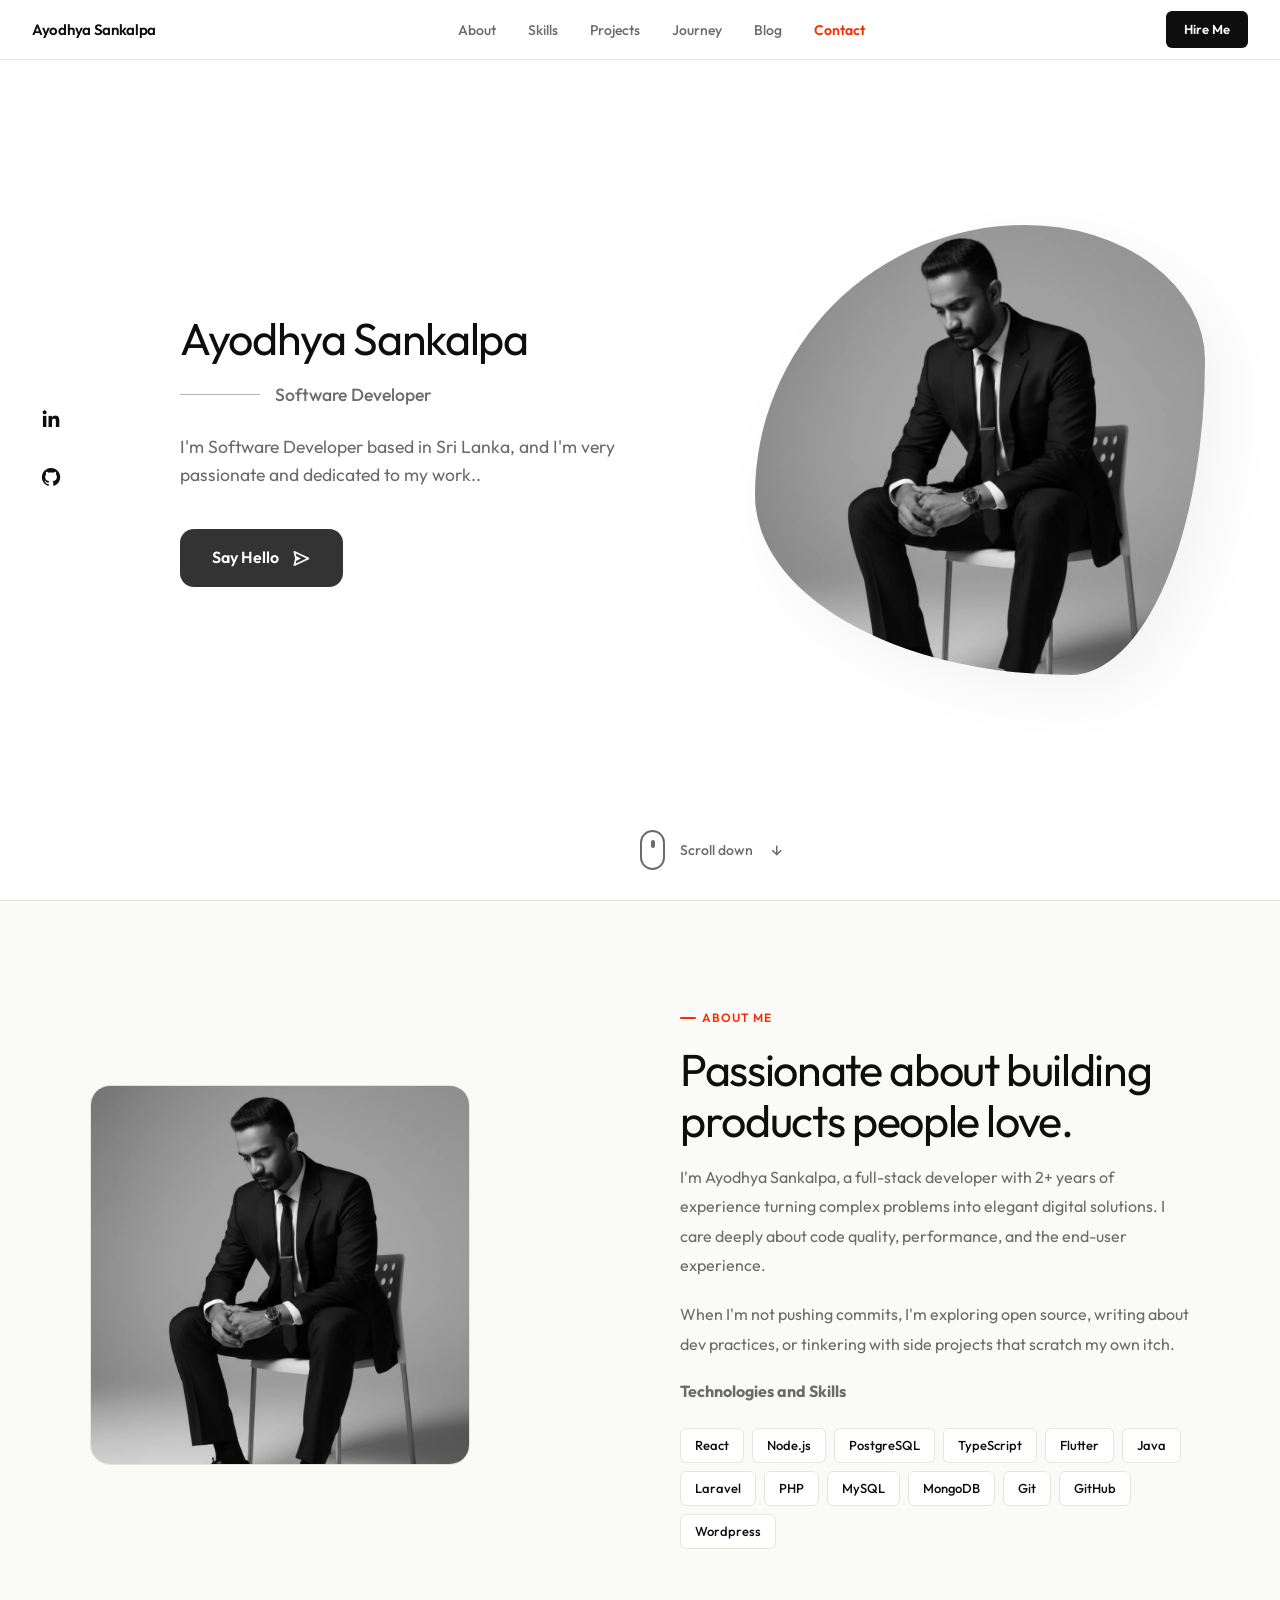
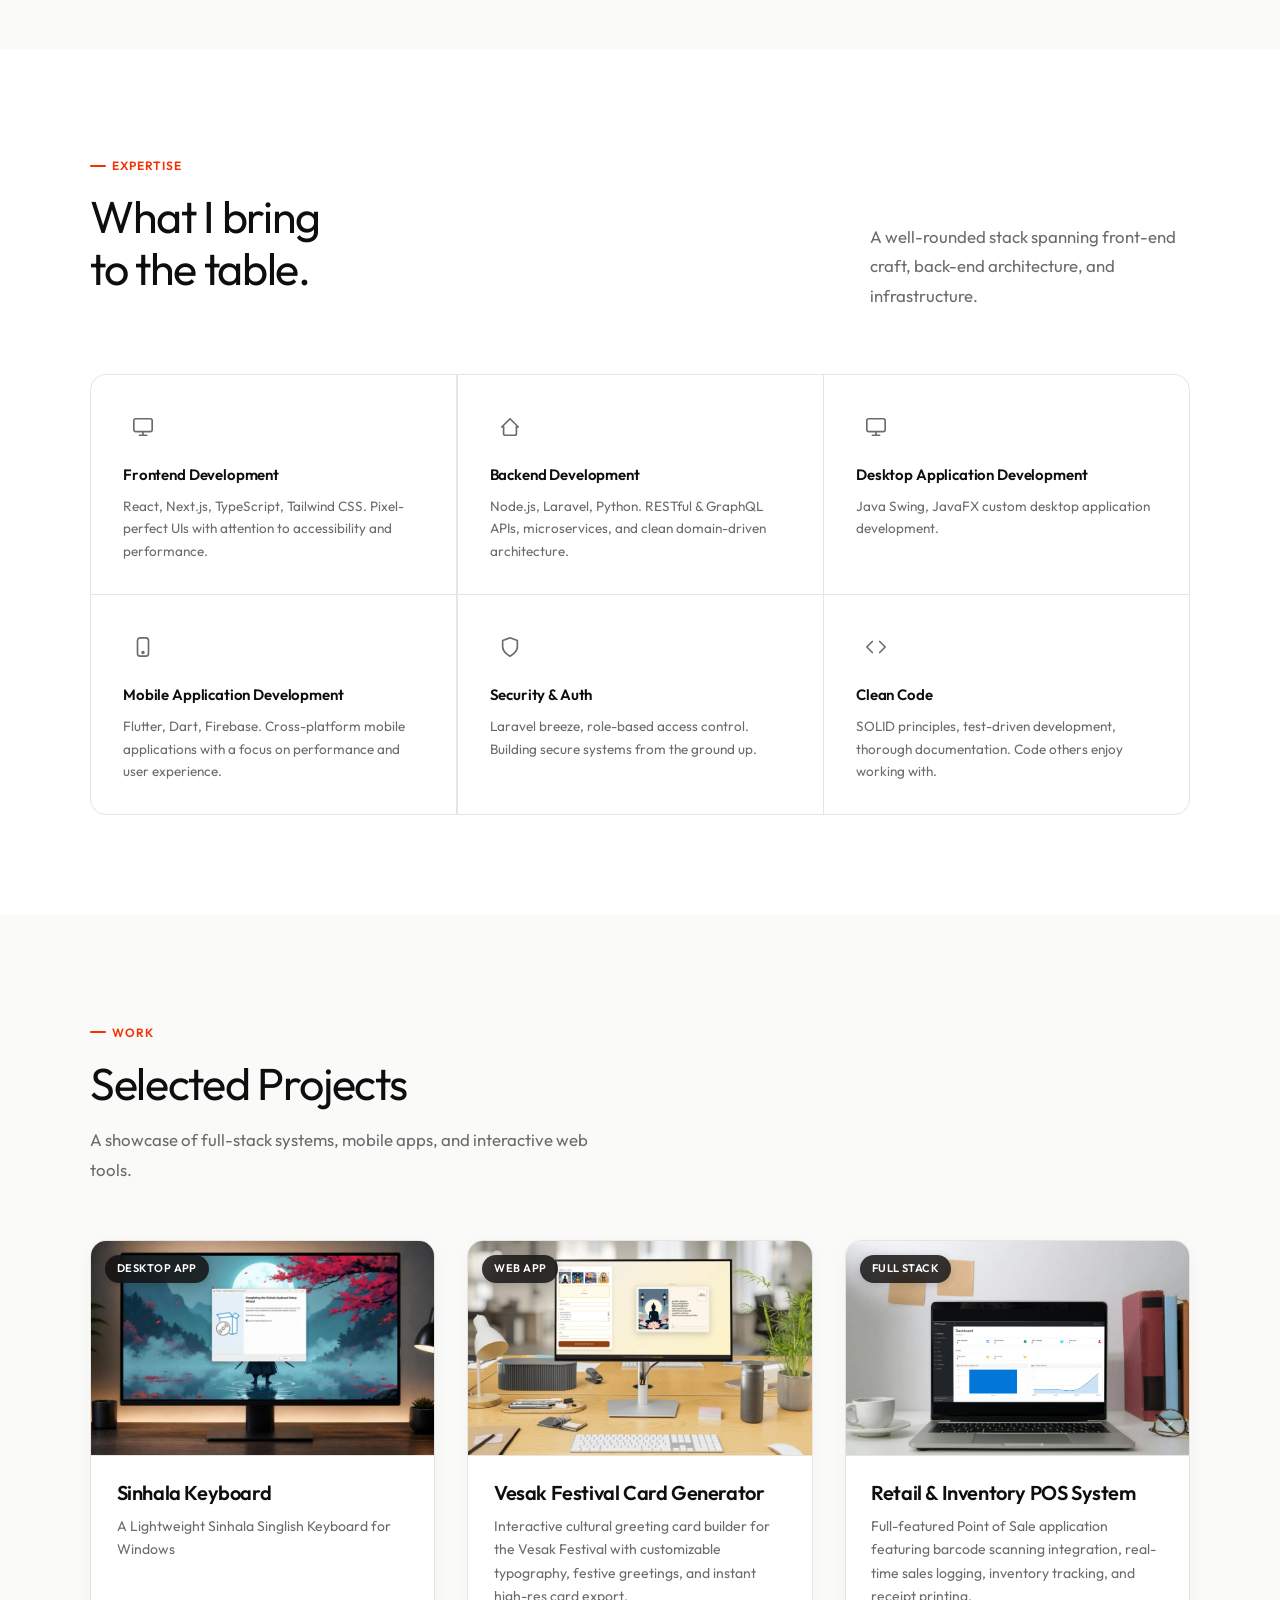
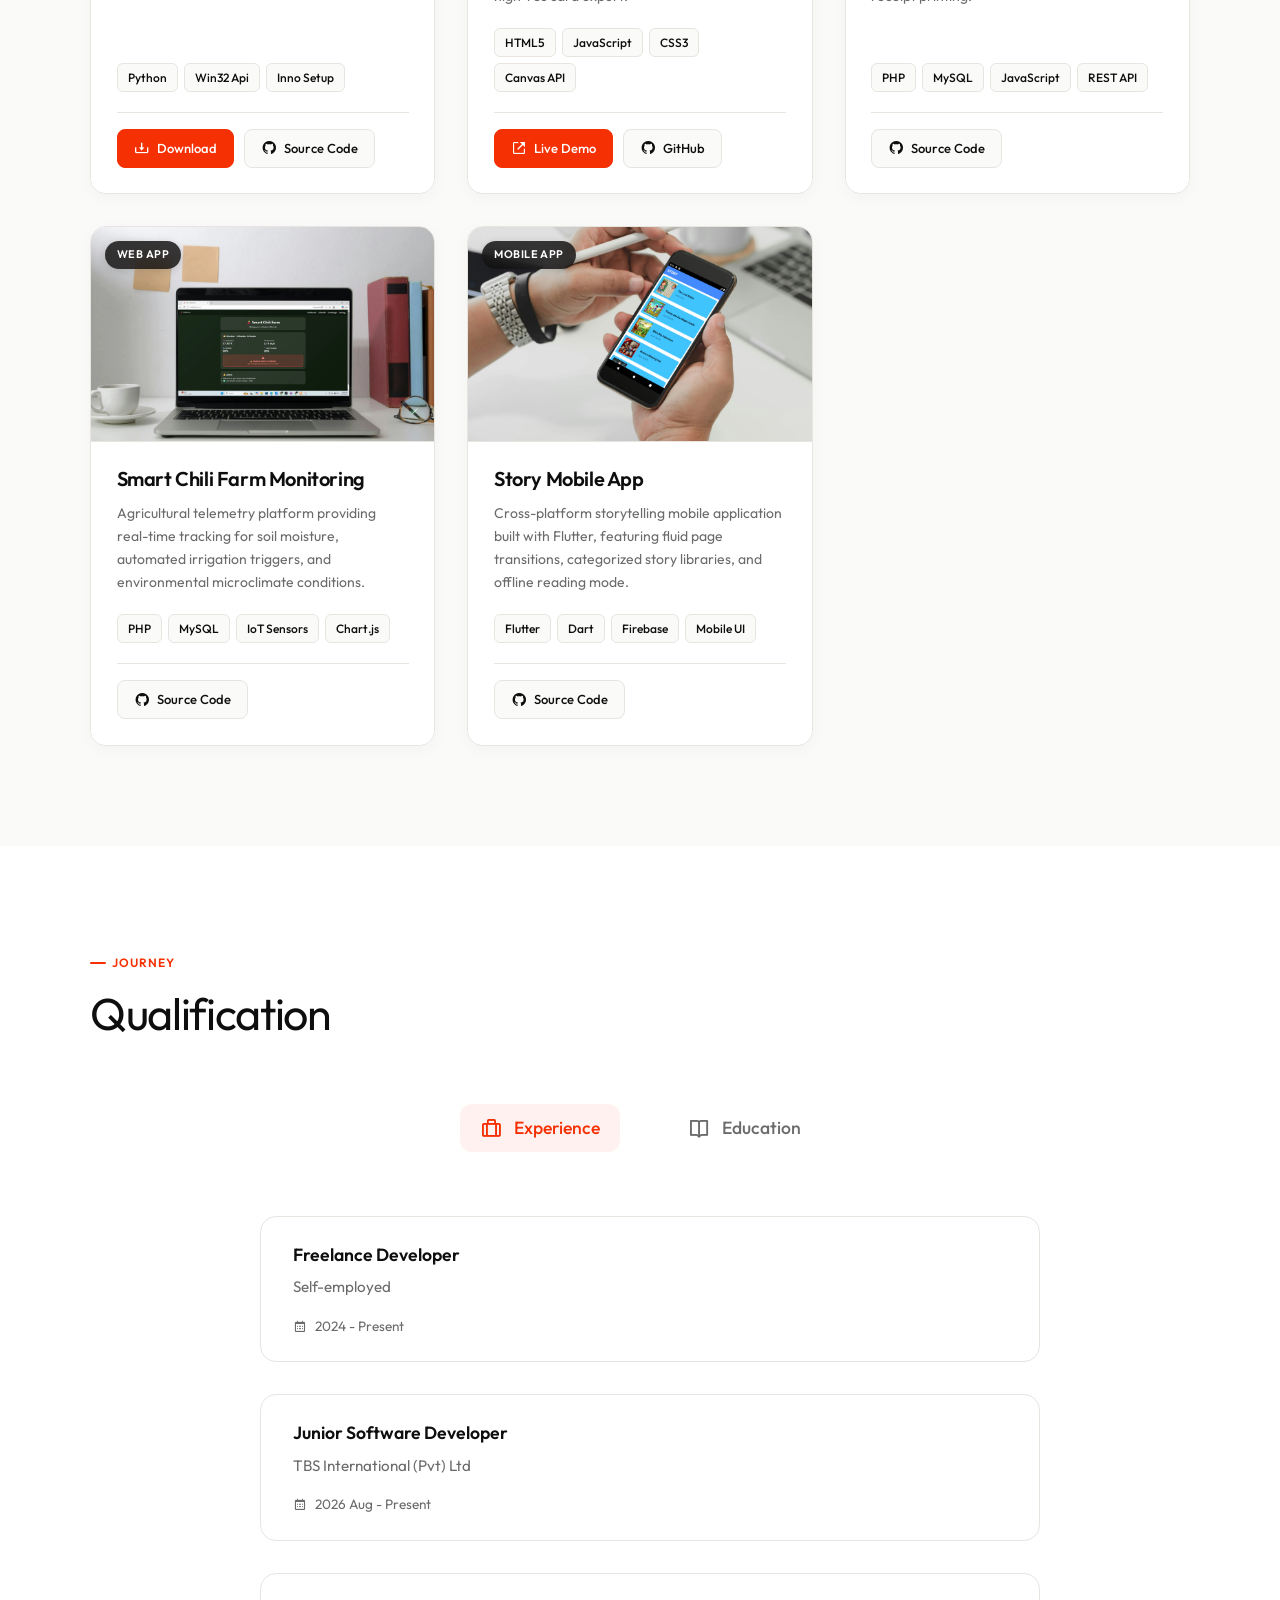
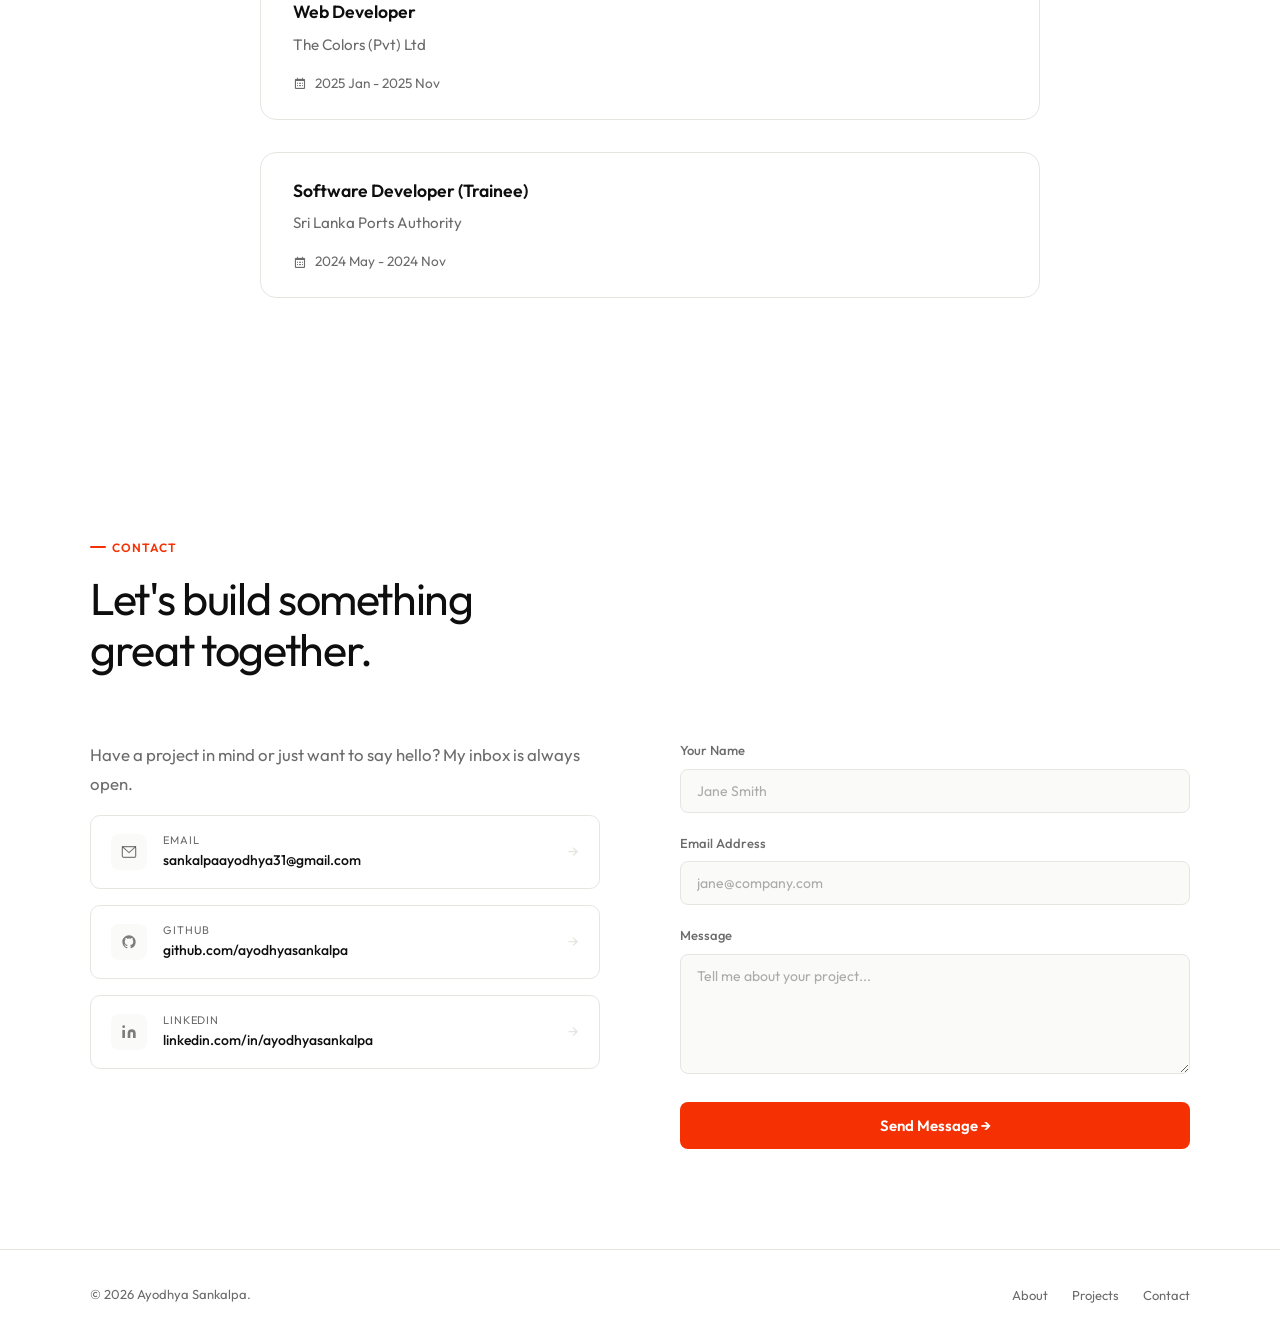
==== commit 4639a55b: "Revamp projects layout, add projects & update nav Improve visual presentation, responsiveness, and u" ====
--- a/index.html
+++ b/index.html
@@ -65,9 +65,9 @@
 <body>
 
 <nav>
-  <a href="" class="nav-logo">
-    <span class="nav-logo-dot"></span>
-    Ayodhya
+  <a href="https://ayodhyasankalpa.github.io/" class="nav-logo">
+    <!-- <span class="nav-logo-dot"></span> -->
+    Ayodhya Sankalpa
   </a>
   <ul class="nav-links">
     <li><a href="#about">About</a></li>
@@ -221,74 +221,138 @@
       <div>
         <div class="section-tag">Work</div>
         <h2>Selected Projects</h2>
-      </div>
-      <!-- <a href="#contact" class="btn-ghost" style="font-size:14px; padding:10px 20px;">See All Projects →</a> -->
-    </div>
+        <p class="section-desc">A showcase of full-stack systems, mobile apps, and interactive web tools.</p>
+      </div>
+    </div>
+
+    <!-- Projects Grid -->
     <div class="projects-grid">
-      <div class="project-card fade-up">
-        <div class="project-thumb"><img src="img/5.webp" alt="Vesak card generator" class="project-img" loading="lazy"></div>
+      <!-- Project 1: Sinhala Keyboard -->
+      <article class="project-card fade-up" data-category="desktop">
+        <div class="project-thumb">
+          <img src="img/22.png" alt="Grandzen Hotel Management System" class="project-img" loading="lazy">
+          <span class="project-category-badge">Desktop App</span>
+        </div>
         <div class="project-body">
-          <div class="project-tags">
-            <span class="project-tag red">Web App</span>
-            <span class="project-tag gray">HTML</span>
-            <span class="project-tag gray">JS</span>
-          </div>
-          <h3>Vesak card generator</h3>
-          <p style="color: rgb(38, 36, 36);">Generate Vesak cards for the Vesak Festival with custom messages, names, and greetings.</p>
-          <a href="https://vesak-card.netlify.app/" target="_blank" class="project-link">View →</a>
-        </div>
-      </div>
-      <div class="project-card fade-up">
-        <div class="project-thumb"><img src="img/1.webp" alt="POS System screenshot" class="project-img" loading="lazy"></div>
+          <h3 class="project-title">Sinhala Keyboard</h3>
+          <p class="project-desc">A Lightweight Sinhala Singlish Keyboard for Windows</p>
+          <div class="project-tech-tags">
+            <span class="tech-tag">Python</span>
+            <span class="tech-tag">Win32 Api</span>
+            <span class="tech-tag">Inno Setup</span>
+          </div>
+          <div class="project-actions">
+            <a href="https://github.com/AyodhyaSankalpa/sinhala-keyboard/releases/tag/v1.0.0" target="_blank" rel="noopener noreferrer" class="btn-project-link primary">
+              <i class='bx bx-download'></i>
+              <span>Download</span>
+            </a>
+            <a href="https://github.com/AyodhyaSankalpa/sinhala-keyboard" target="_blank" rel="noopener noreferrer" class="btn-project-link">
+              <i class='bx bxl-github'></i>
+              <span>Source Code</span>
+            </a>
+          </div>
+        </div>
+      </article>
+
+      <!-- Project 1: Vesak Card Generator -->
+      <article class="project-card fade-up" data-category="webapp">
+        <div class="project-thumb">
+          <img src="img/5.webp" alt="Vesak Festival Card Generator" class="project-img" loading="lazy">
+          <span class="project-category-badge">Web App</span>
+        </div>
         <div class="project-body">
-          <div class="project-tags">
-            <span class="project-tag red">Full Stack</span>
-            <span class="project-tag gray">PHP</span>
-            <span class="project-tag gray">MySQL</span>
-          </div>
-          <h3>POS System</h3>
-          <p style="color: rgb(38, 36, 36);">POS system with real-time updates, role-based access, and AI-powered reporting dashboards.</p>
-          <a href="https://github.com/AyodhyaSankalpa/POS-System" class="project-link">View Project →</a>
-        </div>
-      </div>
-      <div class="project-card fade-up">
-        <div class="project-thumb"><img src="img/2.webp" alt="smart chili farm" class="project-img" loading="lazy"></div>
+          <h3 class="project-title">Vesak Festival Card Generator</h3>
+          <p class="project-desc">Interactive cultural greeting card builder for the Vesak Festival with customizable typography, festive greetings, and instant high-res card export.</p>
+          <div class="project-tech-tags">
+            <span class="tech-tag">HTML5</span>
+            <span class="tech-tag">JavaScript</span>
+            <span class="tech-tag">CSS3</span>
+            <span class="tech-tag">Canvas API</span>
+          </div>
+          <div class="project-actions">
+            <a href="https://vesak-card.netlify.app/" target="_blank" rel="noopener noreferrer" class="btn-project-link primary">
+              <i class='bx bx-link-external'></i>
+              <span>Live Demo</span>
+            </a>
+            <a href="https://github.com/AyodhyaSankalpa" target="_blank" rel="noopener noreferrer" class="btn-project-link">
+              <i class='bx bxl-github'></i>
+              <span>GitHub</span>
+            </a>
+          </div>
+        </div>
+      </article>
+
+      <!-- Project 2: POS System -->
+      <article class="project-card fade-up" data-category="fullstack">
+        <div class="project-thumb">
+          <img src="img/1.webp" alt="Retail & Inventory POS System" class="project-img" loading="lazy">
+          <span class="project-category-badge">Full Stack</span>
+        </div>
         <div class="project-body">
-          <div class="project-tags">
-            <span class="project-tag red">Full Stack</span>
-            <span class="project-tag gray">PHP</span>
-            <span class="project-tag gray">MySQL</span>
-          </div>
-          <h3>Smart Chili Farm</h3>
-          <p style="color: rgb(38, 36, 36);">Smart chili farm with real-time fertilizer, water, and climate monitoring system.</p>
-          <a href="https://github.com/AyodhyaSankalpa/Smart-Chili-Farm" class="project-link">View Project →</a>
-        </div>
-      </div>
-      <!-- <div class="project-card fade-up" id="laravel-projects">
-        <div class="project-thumb"><img src="img/3.webp" alt="Grandzen Hotel Management System" class="project-img" loading="lazy"></div>
+          <h3 class="project-title">Retail & Inventory POS System</h3>
+          <p class="project-desc">Full-featured Point of Sale application featuring barcode scanning integration, real-time sales logging, inventory tracking, and receipt printing.</p>
+          <div class="project-tech-tags">
+            <span class="tech-tag">PHP</span>
+            <span class="tech-tag">MySQL</span>
+            <span class="tech-tag">JavaScript</span>
+            <span class="tech-tag">REST API</span>
+          </div>
+          <div class="project-actions">
+            <a href="https://github.com/AyodhyaSankalpa/POS-System" target="_blank" rel="noopener noreferrer" class="btn-project-link">
+              <i class='bx bxl-github'></i>
+              <span>Source Code</span>
+            </a>
+          </div>
+        </div>
+      </article>
+
+      <!-- Project 3: Smart Chili Farm -->
+      <article class="project-card fade-up" data-category="fullstack">
+        <div class="project-thumb">
+          <img src="img/2.webp" alt="Smart Chili Farm Monitoring" class="project-img" loading="lazy">
+          <span class="project-category-badge">Web App</span>
+        </div>
         <div class="project-body">
-          <div class="project-tags">
-            <span class="project-tag red">Full Stack</span>
-            <span class="project-tag gray">Laravel</span>
-            <span class="project-tag gray">MySQL</span>
-          </div>
-          <h3>Grandzen Hotel Management System</h3>
-          <p style="color: rgb(38, 36, 36);">Grandzen Hotel Management System with real-time Booking, Room Management, and User Management.</p>
-          <a href="https://github.com/AyodhyaSankalpa/grandzen_hotel" class="project-link">View Project →</a>
-        </div>
-      </div> -->
-      <div class="project-card fade-up">
-        <div class="project-thumb"><img src="img/4.webp" alt="story app screenshot" class="project-img" loading="lazy"></div>
+          <h3 class="project-title">Smart Chili Farm Monitoring</h3>
+          <p class="project-desc">Agricultural telemetry platform providing real-time tracking for soil moisture, automated irrigation triggers, and environmental microclimate conditions.</p>
+          <div class="project-tech-tags">
+            <span class="tech-tag">PHP</span>
+            <span class="tech-tag">MySQL</span>
+            <span class="tech-tag">IoT Sensors</span>
+            <span class="tech-tag">Chart.js</span>
+          </div>
+          <div class="project-actions">
+            <a href="https://github.com/AyodhyaSankalpa/Smart-Chili-Farm" target="_blank" rel="noopener noreferrer" class="btn-project-link">
+              <i class='bx bxl-github'></i>
+              <span>Source Code</span>
+            </a>
+          </div>
+        </div>
+      </article>
+
+      <!-- Project 4: Story App -->
+      <article class="project-card fade-up" data-category="mobile">
+        <div class="project-thumb">
+          <img src="img/4.webp" alt="Story Mobile App" class="project-img" loading="lazy">
+          <span class="project-category-badge">Mobile App</span>
+        </div>
         <div class="project-body">
-          <div class="project-tags">
-            <span class="project-tag red">Flutter</span>
-            <span class="project-tag gray">Dart</span>
-          </div>
-          <h3>Story App</h3>
-          <p style="color: rgb(38, 36, 36);">Story app using flutter and dart.</p>
-          <a href="https://github.com/AyodhyaSankalpa/Story-App" class="project-link">View Project →</a>
-        </div>
-      </div>
+          <h3 class="project-title">Story Mobile App</h3>
+          <p class="project-desc">Cross-platform storytelling mobile application built with Flutter, featuring fluid page transitions, categorized story libraries, and offline reading mode.</p>
+          <div class="project-tech-tags">
+            <span class="tech-tag">Flutter</span>
+            <span class="tech-tag">Dart</span>
+            <span class="tech-tag">Firebase</span>
+            <span class="tech-tag">Mobile UI</span>
+          </div>
+          <div class="project-actions">
+            <a href="https://github.com/AyodhyaSankalpa/Story-App" target="_blank" rel="noopener noreferrer" class="btn-project-link">
+              <i class='bx bxl-github'></i>
+              <span>Source Code</span>
+            </a>
+          </div>
+        </div>
+      </article>
     </div>
   </div>
 </section>
--- a/css/style.css
+++ b/css/style.css
@@ -550,134 +550,177 @@
 }
 
 .projects-header {
-  display: flex;
-  justify-content: space-between;
-  align-items: flex-end;
-  margin-bottom: 4rem;
-  flex-wrap: wrap;
-  gap: 1rem;
-}
-
+  margin-bottom: 3.5rem;
+}
+
+/* Projects Grid & Cards */
 .projects-grid {
   display: grid;
-  grid-template-columns: repeat(2, 1fr);
-  gap: 1.5rem;
+  grid-template-columns: repeat(auto-fit, minmax(330px, 1fr));
+  gap: 2rem;
 }
 
 .project-card {
   position: relative;
-  background: var(--surface);
+  background: #ffffff;
   border-radius: 16px;
   overflow: hidden;
-  aspect-ratio: 4 / 3;
-  transition: transform 0.4s ease, box-shadow 0.4s ease;
-  box-shadow: 0 4px 15px rgba(0, 0, 0, 0.05);
-  cursor: pointer;
   border: 1px solid var(--border);
+  display: flex;
+  flex-direction: column;
+  transition: transform 0.35s cubic-bezier(0.2, 0.8, 0.2, 1), box-shadow 0.35s cubic-bezier(0.2, 0.8, 0.2, 1), border-color 0.3s ease;
+  box-shadow: 0 4px 18px rgba(0, 0, 0, 0.03);
 }
 
 .project-card:hover {
-  transform: translateY(-8px);
-  box-shadow: 0 20px 40px rgba(0, 0, 0, 0.1);
-  border-color: transparent;
+  transform: translateY(-6px);
+  box-shadow: 0 18px 36px rgba(0, 0, 0, 0.08);
+  border-color: rgba(245, 48, 3, 0.35);
+}
+
+.project-card.is-hidden {
+  display: none !important;
 }
 
 .project-thumb {
-  position: absolute;
-  top: 0;
-  left: 0;
+  position: relative;
   width: 100%;
-  height: 100%;
-  z-index: 1;
+  aspect-ratio: 16 / 10;
+  overflow: hidden;
+  background: #f4f2ee;
+  border-bottom: 1px solid var(--border);
 }
 
 .project-img {
   width: 100%;
   height: 100%;
   object-fit: cover;
-  transition: transform 0.6s cubic-bezier(0.2, 1, 0.3, 1);
+  object-position: top center;
+  transition: transform 0.6s cubic-bezier(0.2, 0.8, 0.2, 1);
 }
 
 .project-card:hover .project-img {
-  transform: scale(1.08); /* Zoom effect */
+  transform: scale(1.05);
+}
+
+.project-category-badge {
+  position: absolute;
+  top: 14px;
+  left: 14px;
+  display: inline-flex;
+  align-items: center;
+  gap: 6px;
+  background: rgba(15, 14, 14, 0.82);
+  backdrop-filter: blur(8px);
+  -webkit-backdrop-filter: blur(8px);
+  color: #ffffff;
+  font-size: 11px;
+  font-weight: 600;
+  letter-spacing: 0.04em;
+  text-transform: uppercase;
+  padding: 5px 12px;
+  border-radius: 20px;
+  z-index: 2;
+  box-shadow: 0 2px 8px rgba(0, 0, 0, 0.15);
+}
+
+.project-category-badge i {
+  font-size: 13px;
+  color: var(--red);
 }
 
 .project-body {
-  position: absolute;
-  bottom: 0;
-  left: 0;
-  width: 100%;
-  padding: 1.5rem;
-  background: rgba(255, 255, 255, 0.35); /* Glass Background */
-  backdrop-filter: blur(16px);
-  -webkit-backdrop-filter: blur(16px);
-  border-top: 1px solid rgba(255, 255, 255, 0.8);
-  transform: translateY(100%);
-  opacity: 0;
-  transition: transform 0.5s cubic-bezier(0.175, 0.885, 0.32, 1.2), opacity 0.5s ease;
-  z-index: 2;
+  padding: 1.5rem 1.6rem 1.6rem;
   display: flex;
   flex-direction: column;
-}
-
-.project-card:hover .project-body {
-  transform: translateY(0);
-  opacity: 1;
-}
-
-.project-tags {
-  display: flex;
-  gap: 6px;
-  flex-wrap: wrap;
-  margin-bottom: 0.75rem;
-}
-
-.project-tag {
-  font-size: 11px;
-  font-weight: 600;
-  letter-spacing: 0.05em;
-  text-transform: uppercase;
-  padding: 3px 9px;
-  border-radius: 4px;
-}
-
-.project-tag.red {
-  background: var(--red-light);
-  color: var(--red);
-}
-
-.project-tag.gray {
-  background: #f0eeeb;
-  color: #5a5a5a;
-}
-
-.project-body h3 {
-  font-size: 17px;
-  font-weight: 600;
+  flex-grow: 1;
+  background: #ffffff;
+}
+
+.project-title {
+  font-size: 1.25rem;
+  font-weight: 600;
+  color: var(--black);
   letter-spacing: -0.02em;
-  margin-bottom: 0.5rem;
-}
-
-.project-body p {
+  line-height: 1.3;
+  margin-bottom: 0.6rem;
+}
+
+.project-desc {
   font-size: 14px;
   color: var(--muted);
   line-height: 1.65;
   margin-bottom: 1.25rem;
 }
 
-.project-link {
+.project-tech-tags {
+  display: flex;
+  flex-wrap: wrap;
+  gap: 6px;
+  margin-top: auto;
+  margin-bottom: 1.25rem;
+}
+
+.tech-tag {
+  font-size: 12px;
+  font-weight: 500;
+  color: var(--black);
+  background: var(--surface);
+  border: 1px solid var(--border);
+  padding: 4px 10px;
+  border-radius: 6px;
+  transition: all 0.2s;
+}
+
+.project-card:hover .tech-tag {
+  border-color: #dcd8d3;
+}
+
+.project-actions {
+  display: flex;
+  align-items: center;
+  gap: 10px;
+  padding-top: 1rem;
+  border-top: 1px solid var(--border);
+}
+
+.btn-project-link {
   display: inline-flex;
   align-items: center;
-  gap: 6px;
+  gap: 7px;
+  padding: 8px 16px;
+  border-radius: 8px;
   font-size: 13px;
-  font-weight: 600;
-  color: var(--red);
+  font-weight: 500;
   text-decoration: none;
-  transition: gap 0.2s;
-}
-
-.project-link:hover {
-  gap: 10px;
+  color: var(--black);
+  background: var(--surface);
+  border: 1px solid var(--border);
+  transition: all 0.25s ease;
+}
+
+.btn-project-link i {
+  font-size: 16px;
+}
+
+.btn-project-link:hover {
+  background: var(--black);
+  color: #ffffff;
+  border-color: var(--black);
+  transform: translateY(-2px);
+}
+
+.btn-project-link.primary {
+  background: var(--red);
+  color: #ffffff;
+  border-color: var(--red);
+}
+
+.btn-project-link.primary:hover {
+  background: #d42700;
+  border-color: #d42700;
+  color: #ffffff;
+  transform: translateY(-2px);
 }
 
 #contact {
--- a/css/device.css
+++ b/css/device.css
@@ -51,10 +51,14 @@
   }
 
   .about-grid,
-  .contact-grid,
+  .contact-grid {
+    grid-template-columns: 1fr;
+    gap: 2.5rem;
+  }
+
   .projects-grid {
     grid-template-columns: 1fr;
-    gap: 2.5rem;
+    gap: 1.75rem;
   }
 
   .skills-grid {
@@ -73,7 +77,10 @@
   .projects-header {
     flex-direction: column;
     align-items: flex-start;
-  }
+    gap: 1.5rem;
+  }
+
+
 
   body {
     padding-bottom: 80px;
@@ -220,9 +227,17 @@
     overflow: hidden;
   }
 
-  .project-body p {
-    font-size: 12px;
-    line-height: 1.4;
-    margin-bottom: 0.25rem;
+  .project-body {
+    padding: 1.25rem;
+  }
+
+  .project-title {
+    font-size: 1.15rem;
+  }
+
+  .project-desc {
+    font-size: 13px;
+    line-height: 1.55;
+    margin-bottom: 1rem;
   }
 }
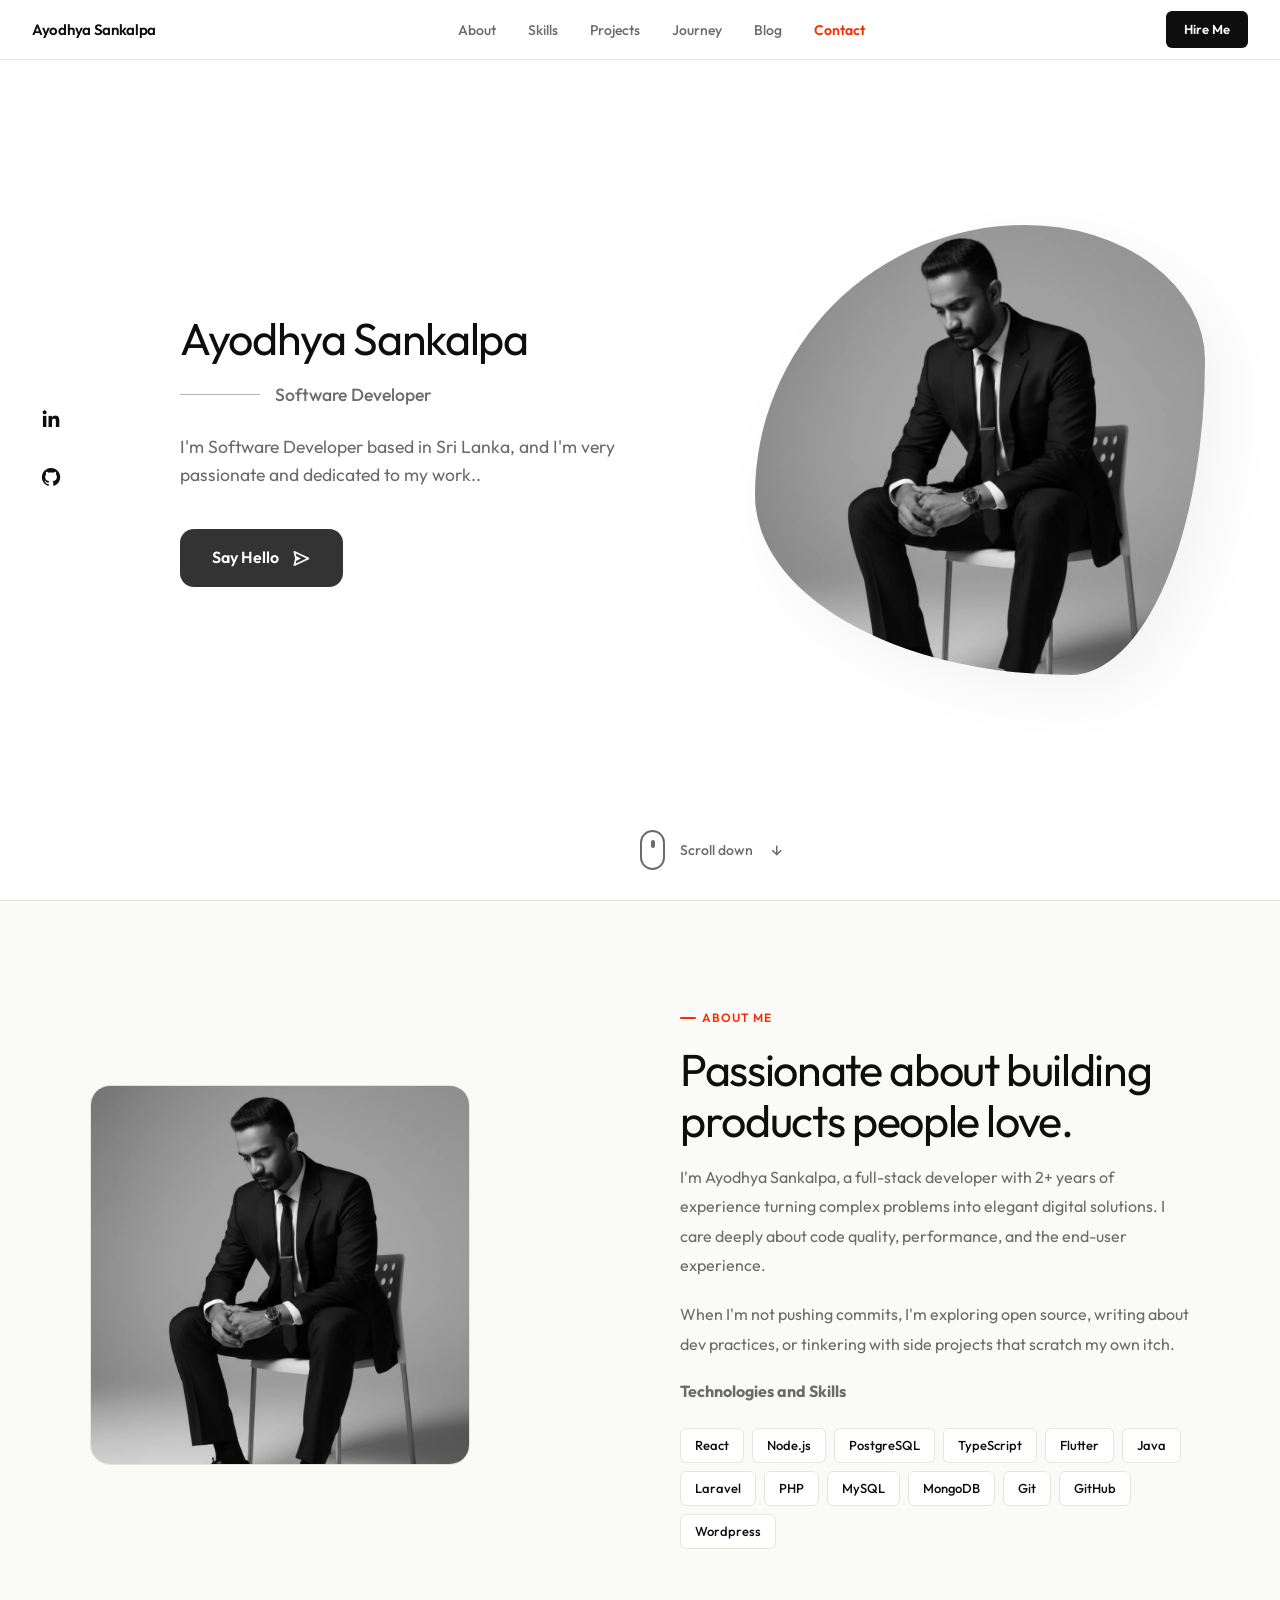
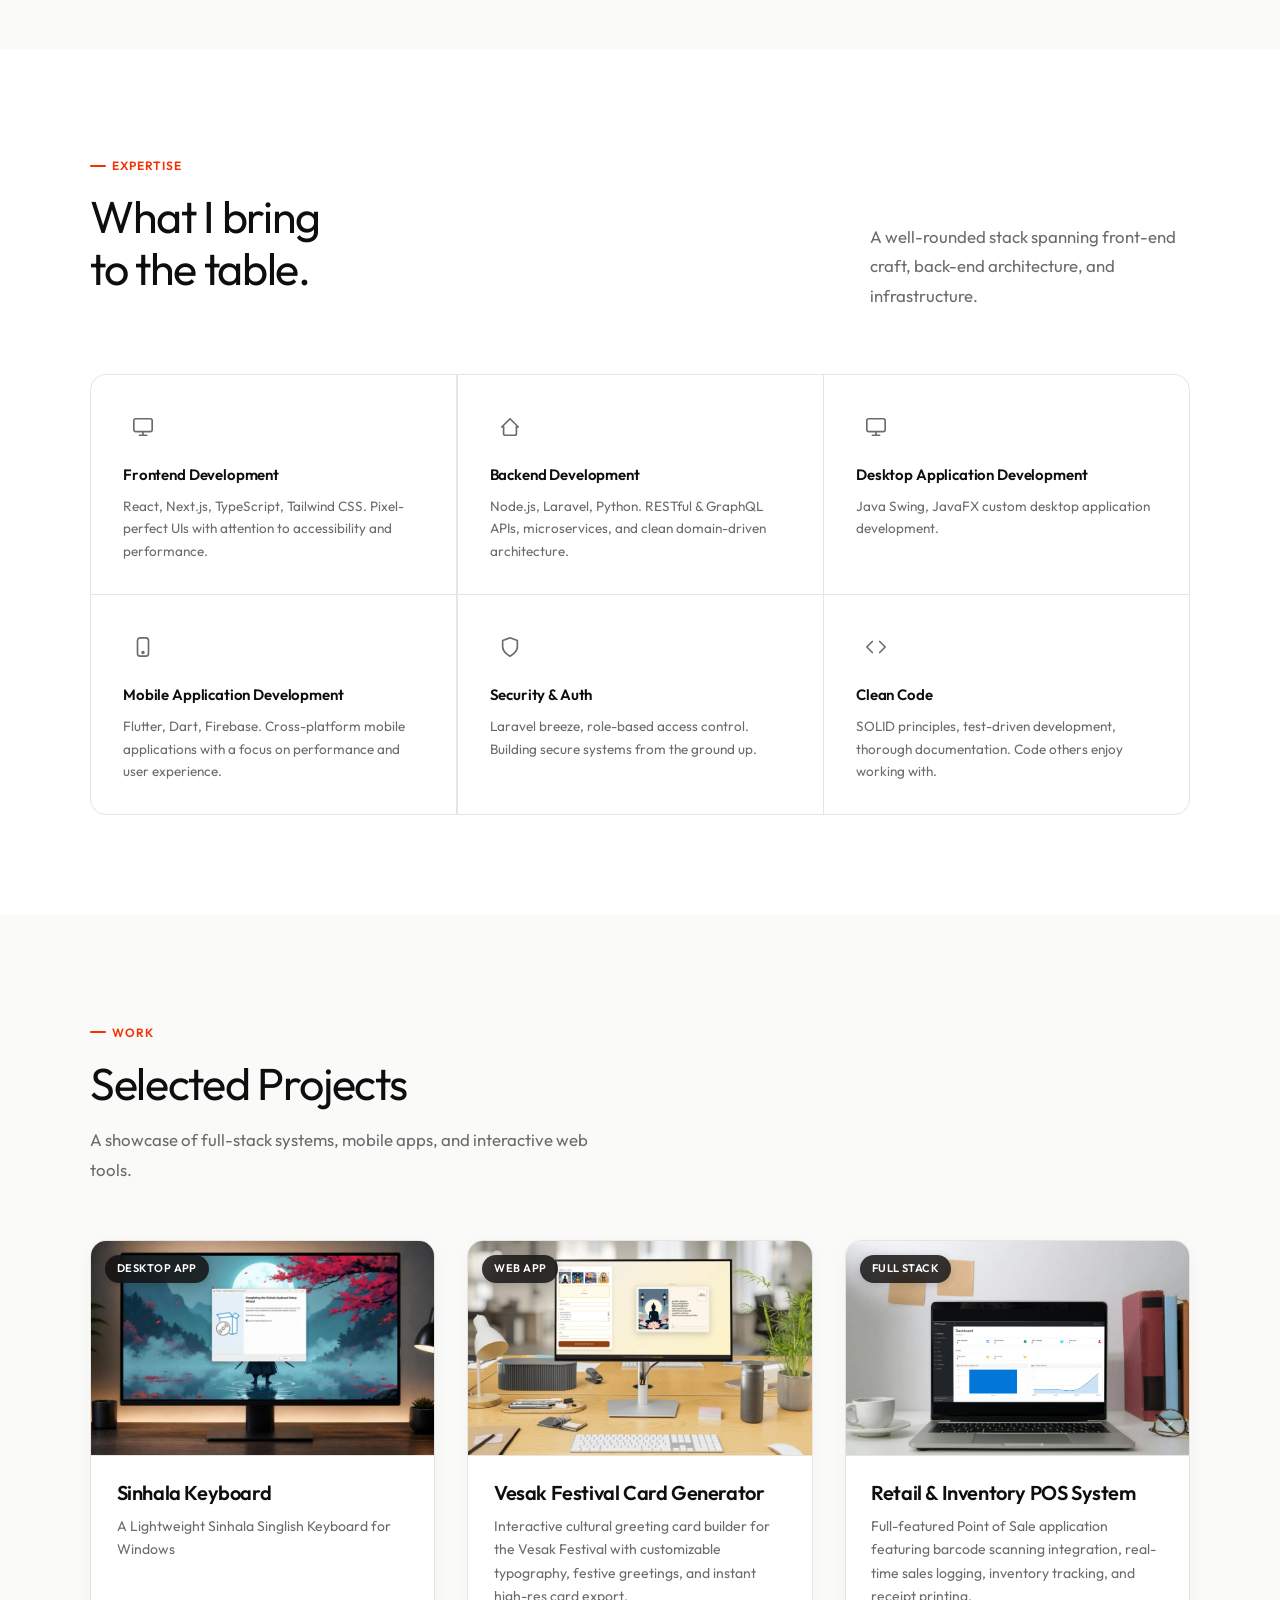
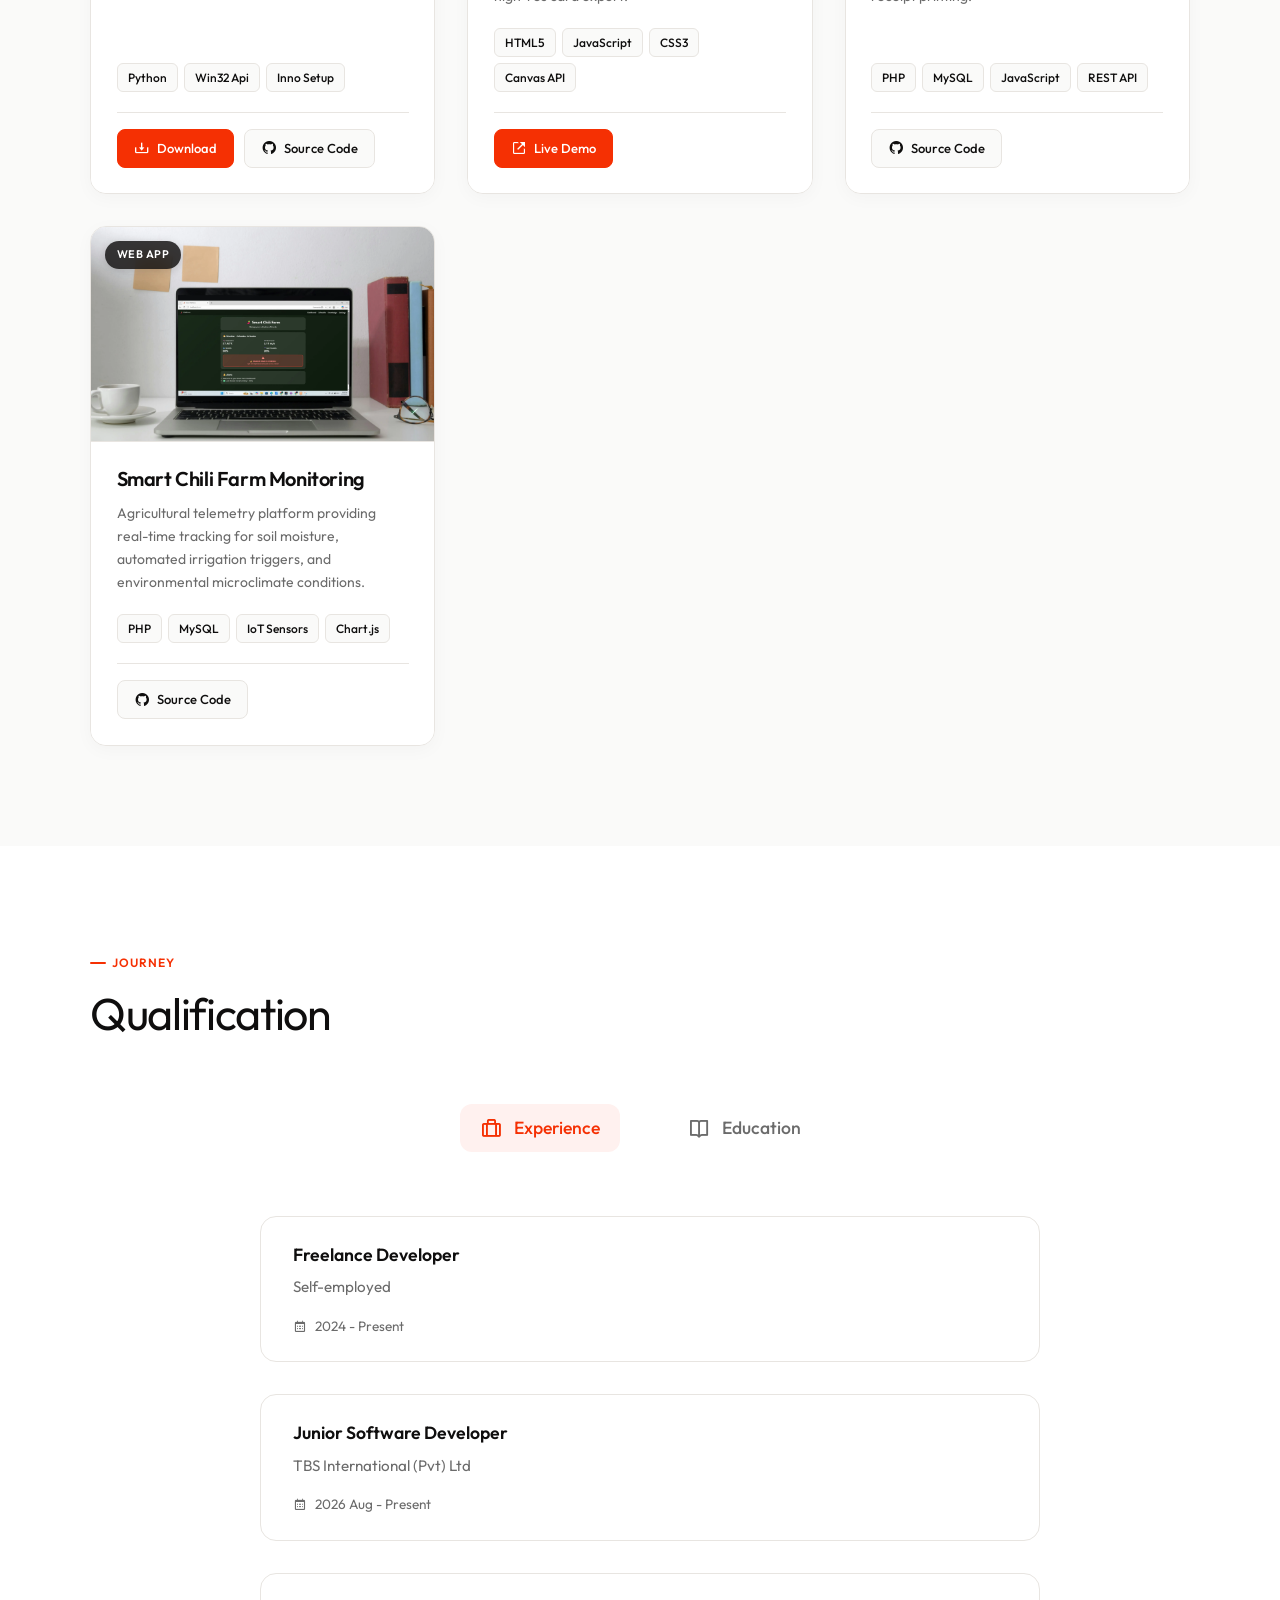
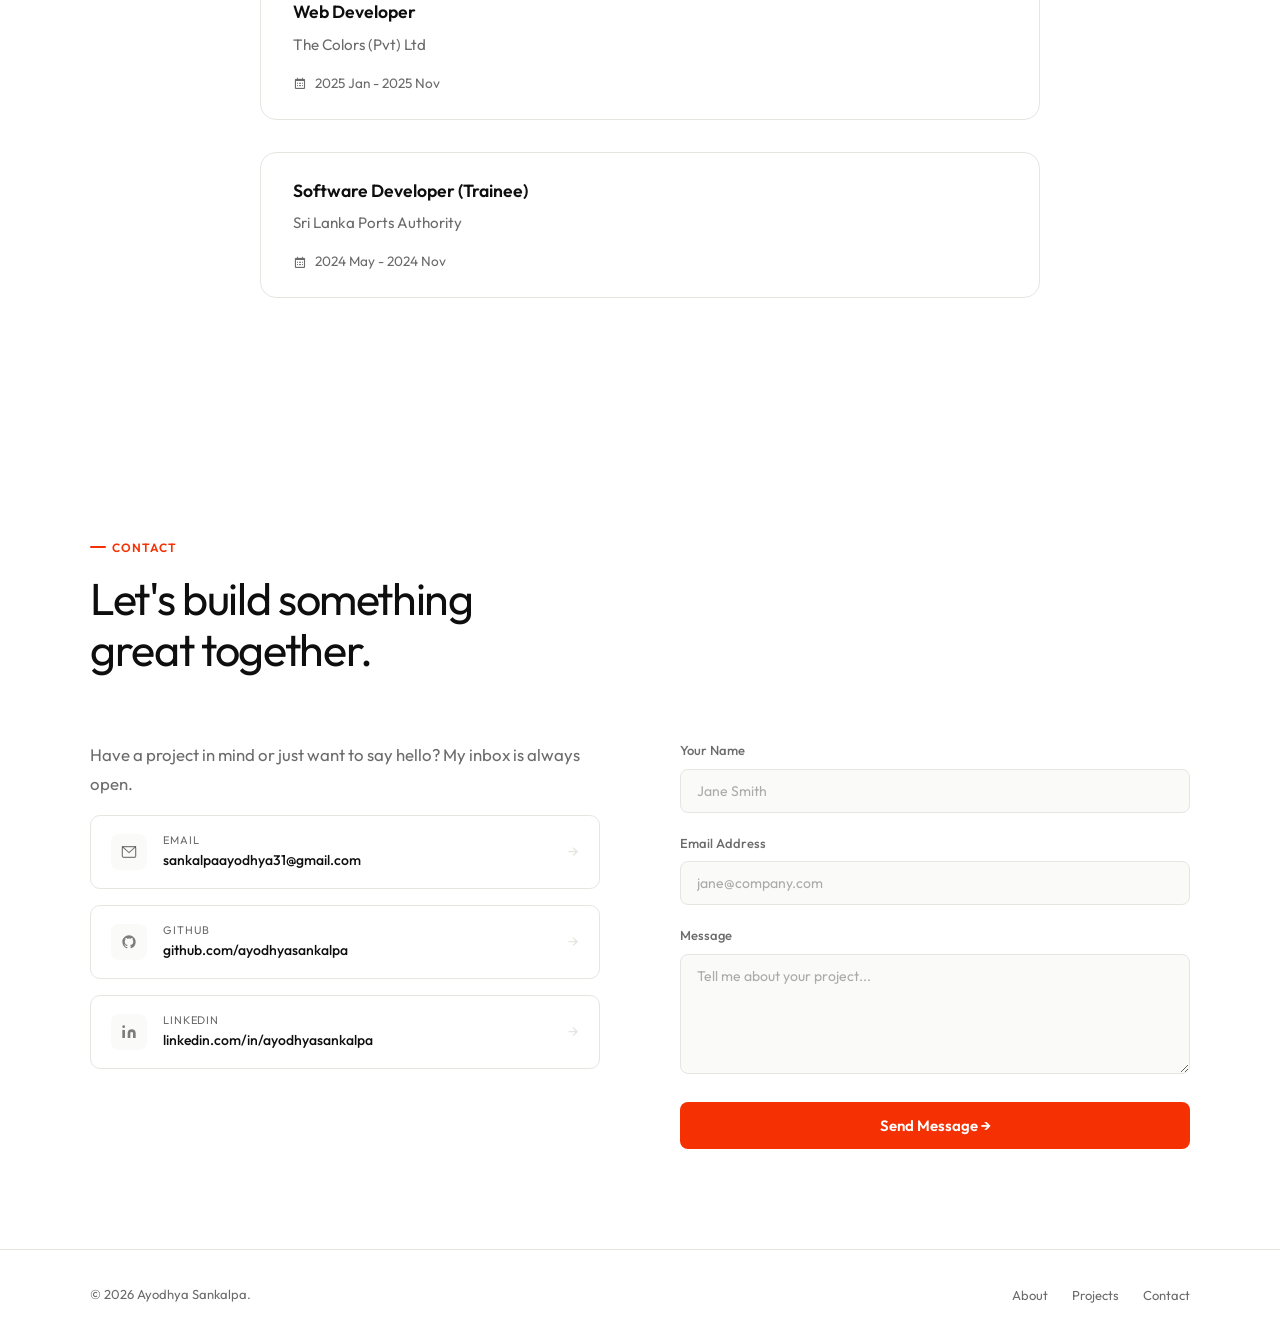
==== commit be45e40c: "Update index.html" ====
--- a/index.html
+++ b/index.html
@@ -273,11 +273,7 @@
             <a href="https://vesak-card.netlify.app/" target="_blank" rel="noopener noreferrer" class="btn-project-link primary">
               <i class='bx bx-link-external'></i>
               <span>Live Demo</span>
-            </a>
-            <a href="https://github.com/AyodhyaSankalpa" target="_blank" rel="noopener noreferrer" class="btn-project-link">
-              <i class='bx bxl-github'></i>
-              <span>GitHub</span>
-            </a>
+            </a>            
           </div>
         </div>
       </article>
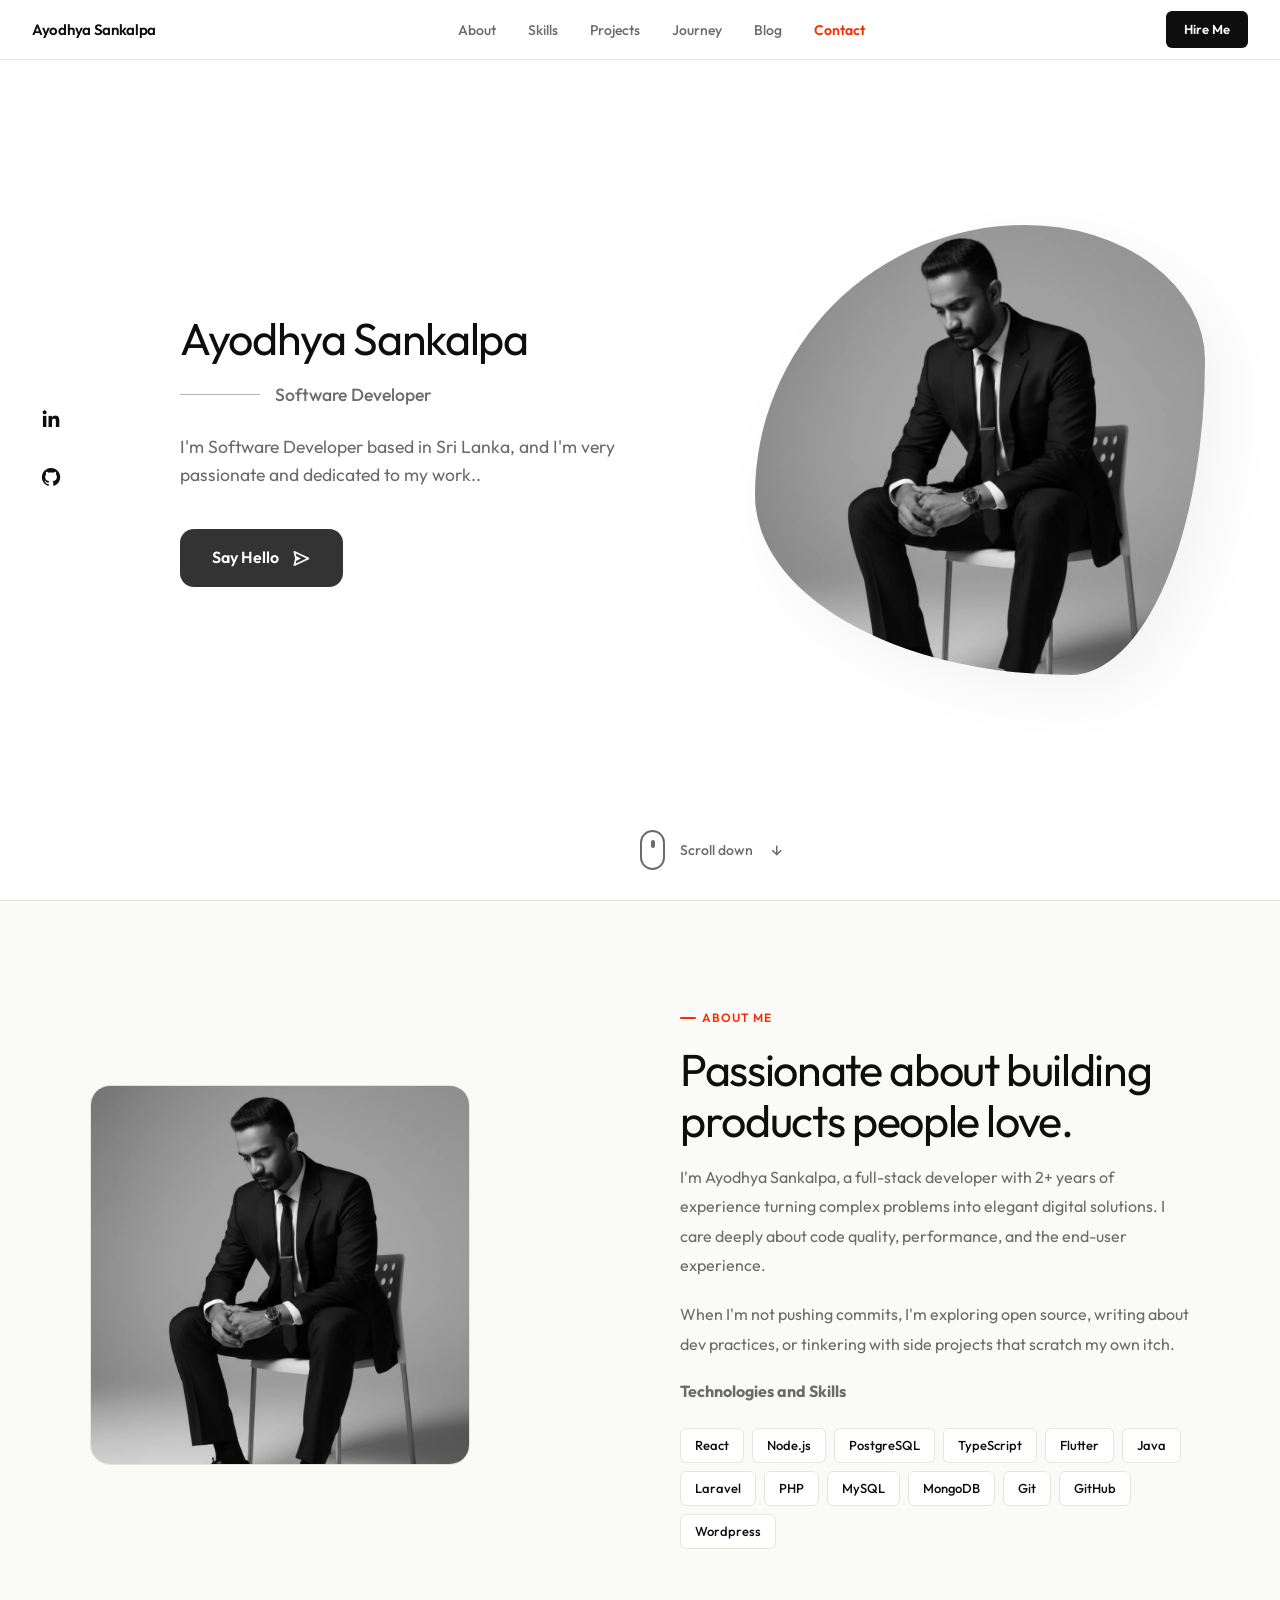
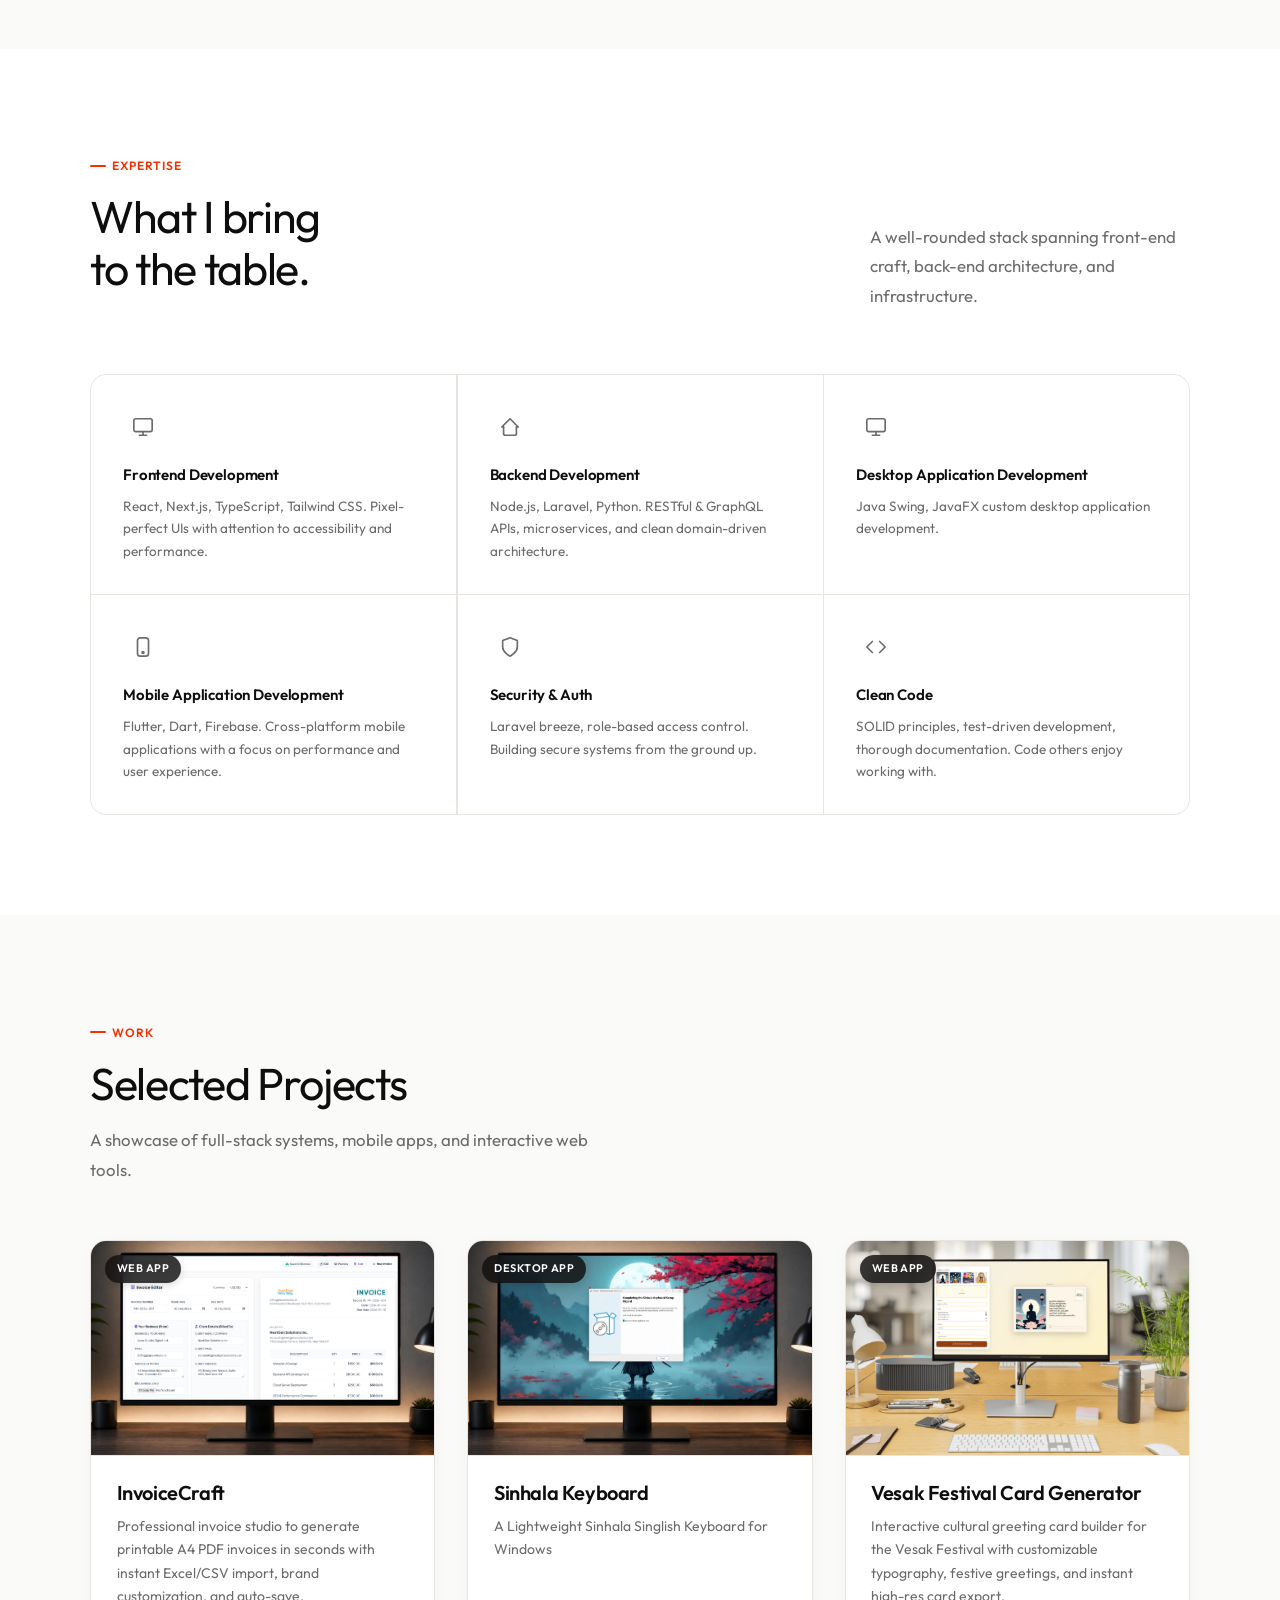
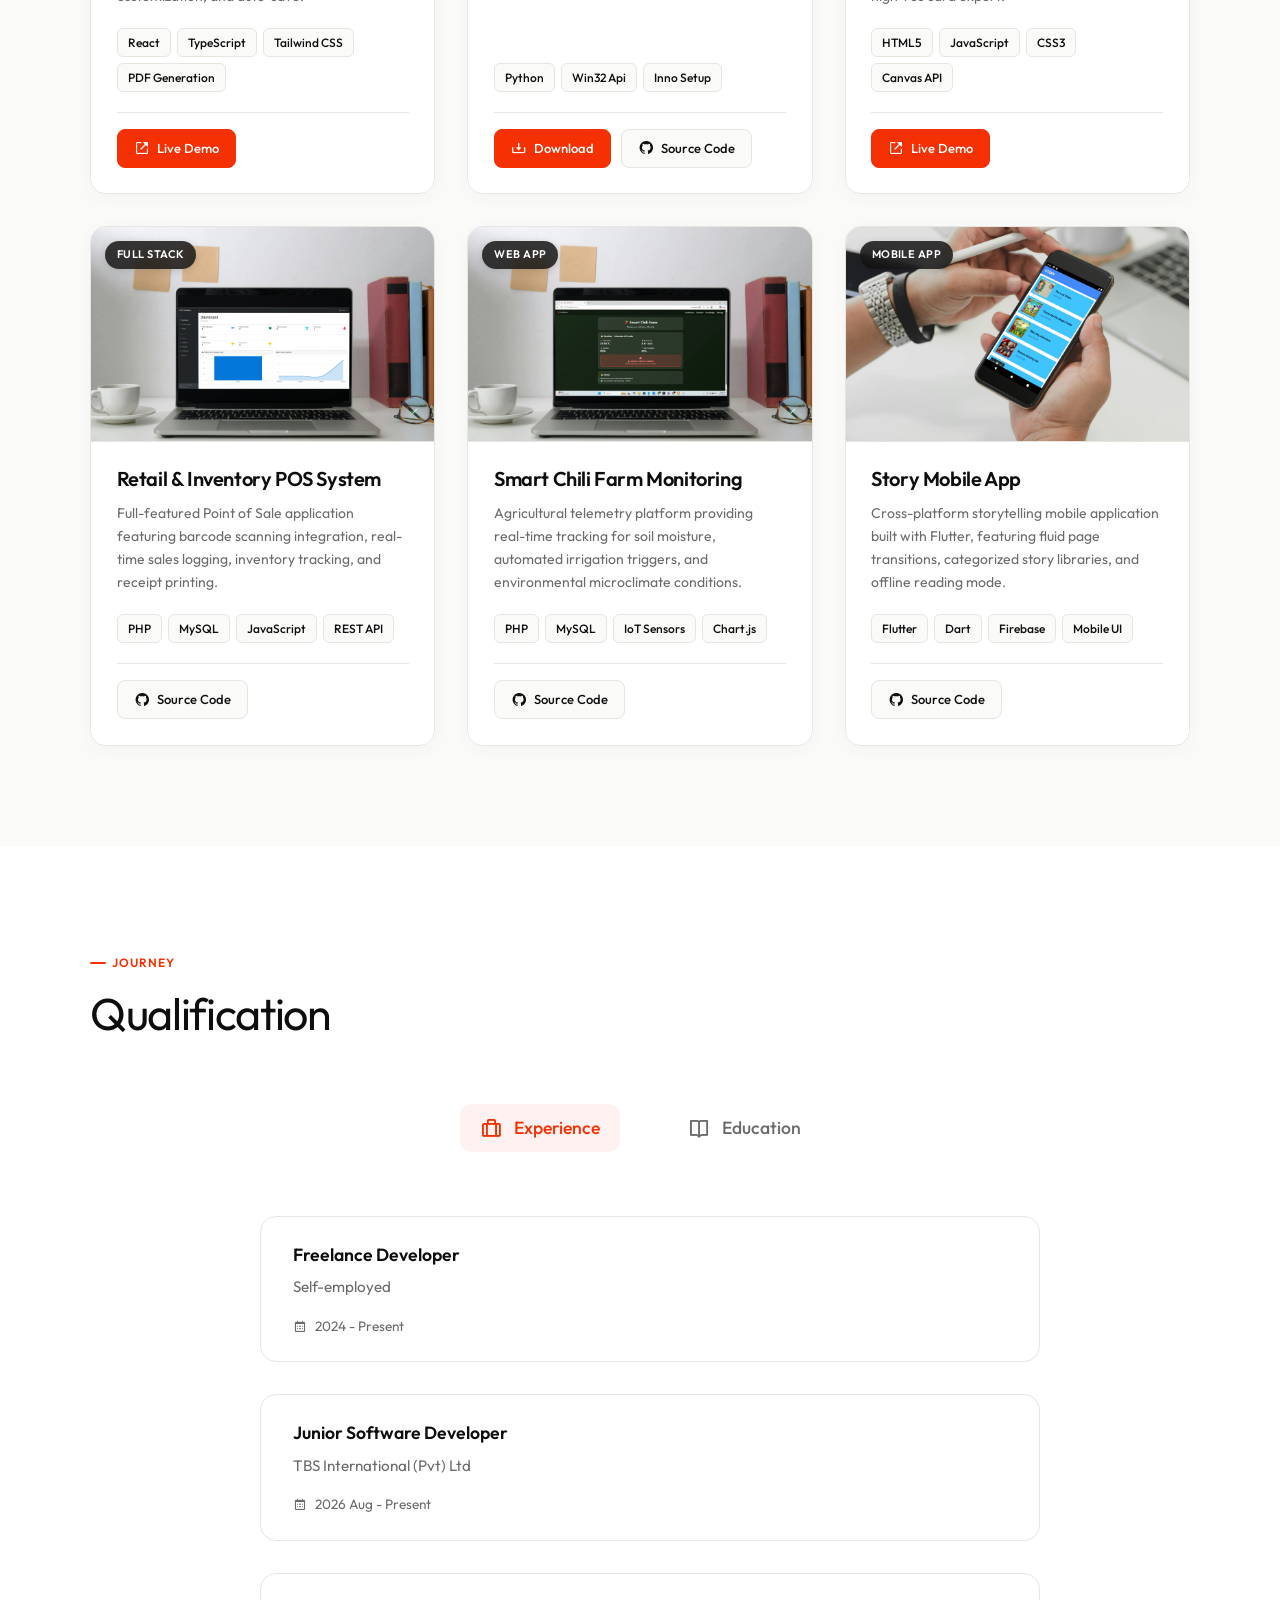
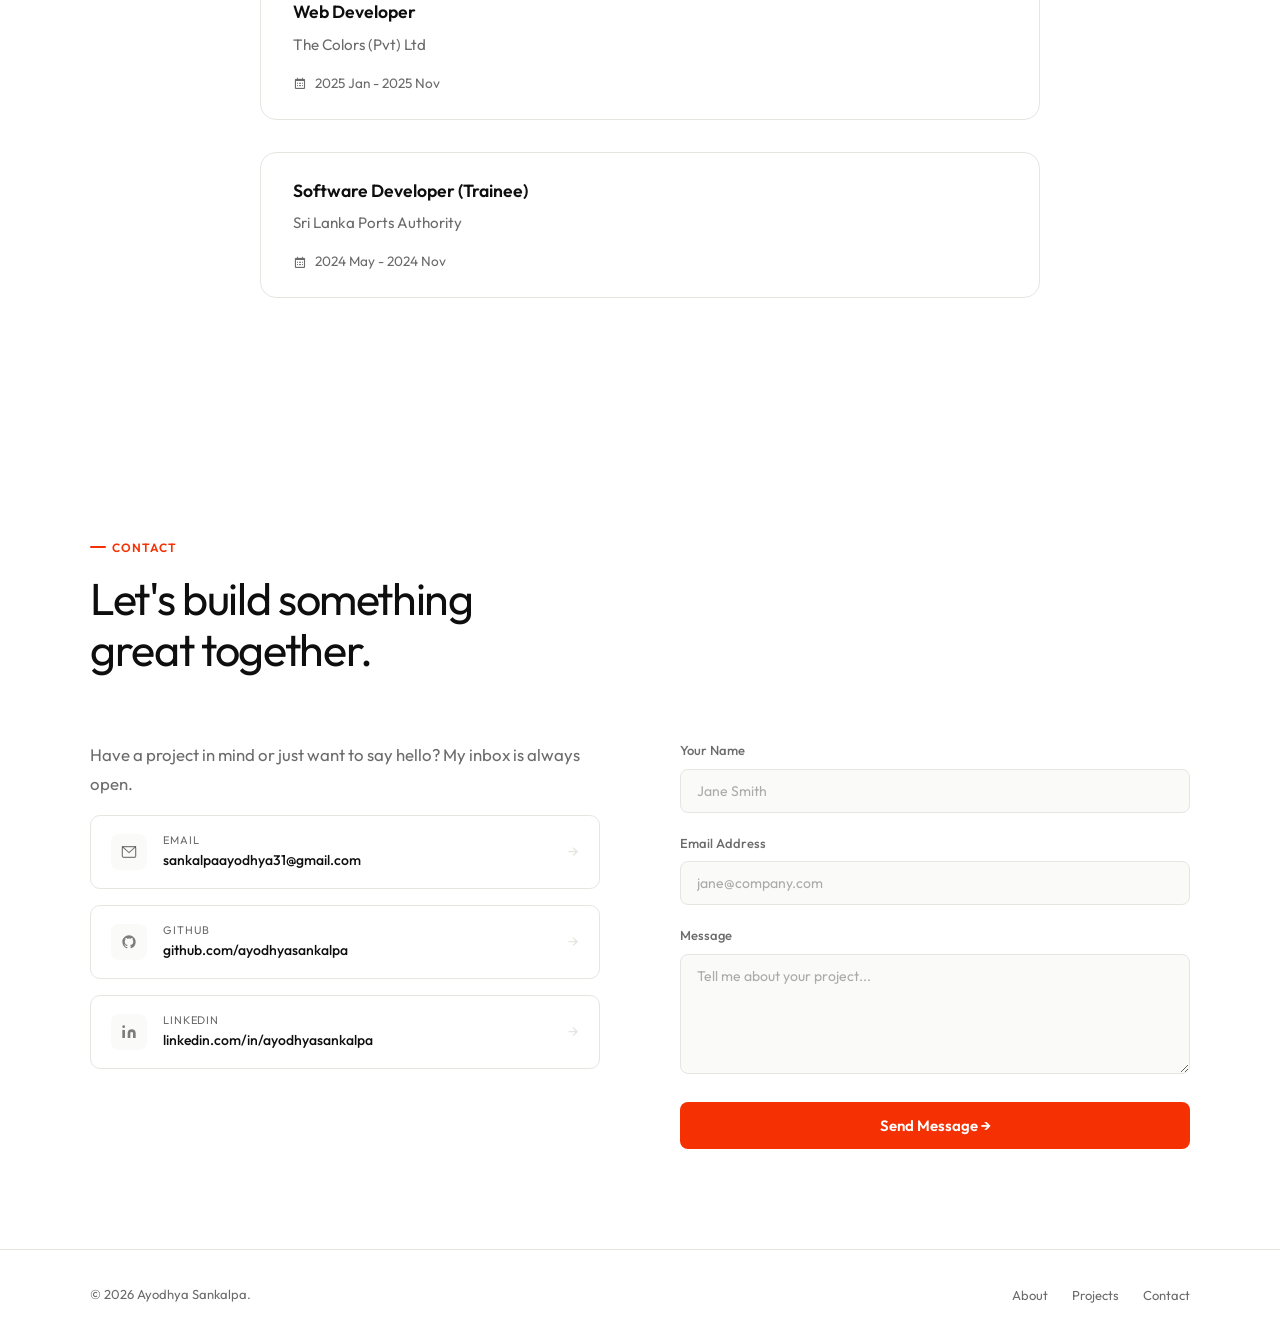
==== commit d33287a0: "Add InvoiceCraft project and asset refresh" ====
--- a/index.html
+++ b/index.html
@@ -227,10 +227,34 @@
 
     <!-- Projects Grid -->
     <div class="projects-grid">
-      <!-- Project 1: Sinhala Keyboard -->
+      <!-- Project 1: InvoiceCraft -->
+      <article class="project-card fade-up" data-category="webapp">
+        <div class="project-thumb">
+          <img src="img/7.webp" alt="InvoiceCraft - Online Invoice Studio" class="project-img" loading="lazy">
+          <span class="project-category-badge">Web App</span>
+        </div>
+        <div class="project-body">
+          <h3 class="project-title">InvoiceCraft</h3>
+          <p class="project-desc">Professional invoice studio to generate printable A4 PDF invoices in seconds with instant Excel/CSV import, brand customization, and auto-save.</p>
+          <div class="project-tech-tags">
+            <span class="tech-tag">React</span>
+            <span class="tech-tag">TypeScript</span>
+            <span class="tech-tag">Tailwind CSS</span>
+            <span class="tech-tag">PDF Generation</span>
+          </div>
+          <div class="project-actions">
+            <a href="https://invoice-craft-ochre.vercel.app/" target="_blank" rel="noopener noreferrer" class="btn-project-link primary">
+              <i class='bx bx-link-external'></i>
+              <span>Live Demo</span>
+            </a>
+          </div>
+        </div>
+      </article>
+
+      <!-- Project 2: Sinhala Keyboard -->
       <article class="project-card fade-up" data-category="desktop">
         <div class="project-thumb">
-          <img src="img/22.png" alt="Grandzen Hotel Management System" class="project-img" loading="lazy">
+          <img src="img/6.webp" alt="Sinhala Singlish Keyboard" class="project-img" loading="lazy">
           <span class="project-category-badge">Desktop App</span>
         </div>
         <div class="project-body">
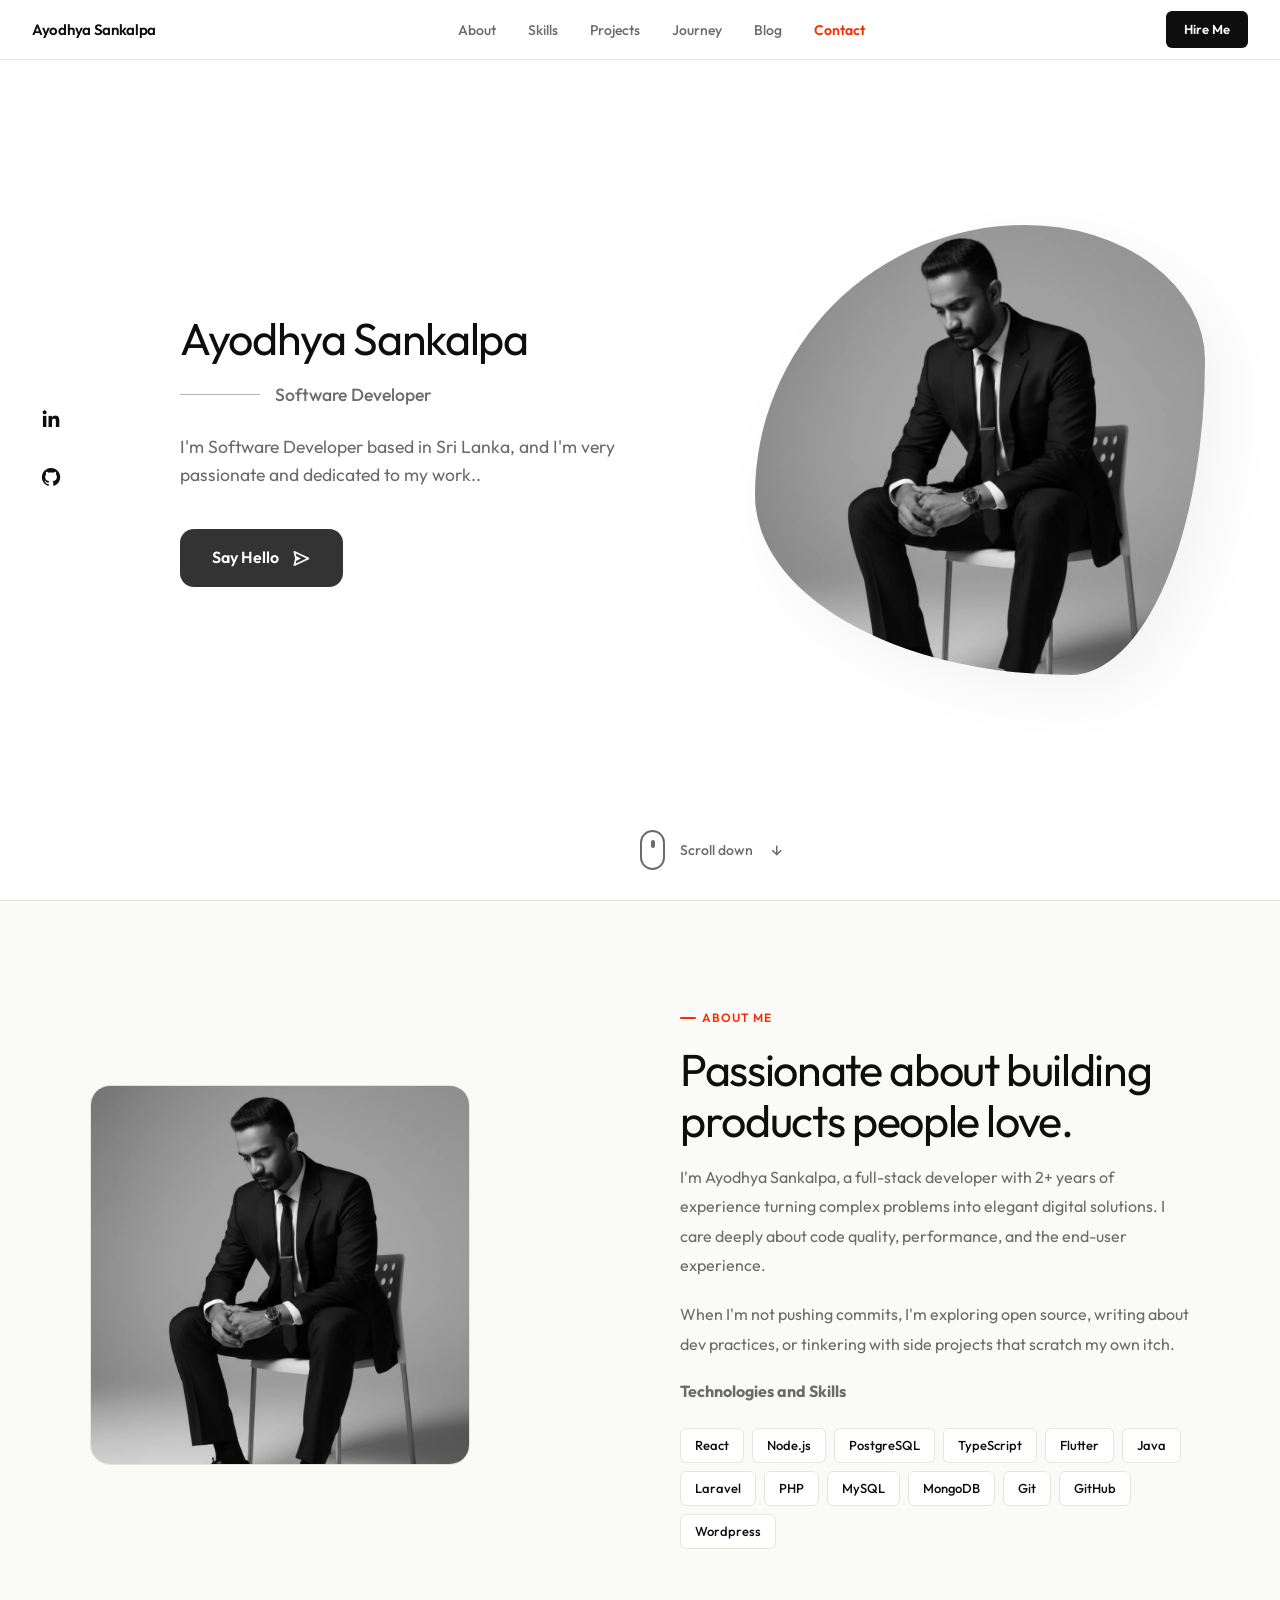
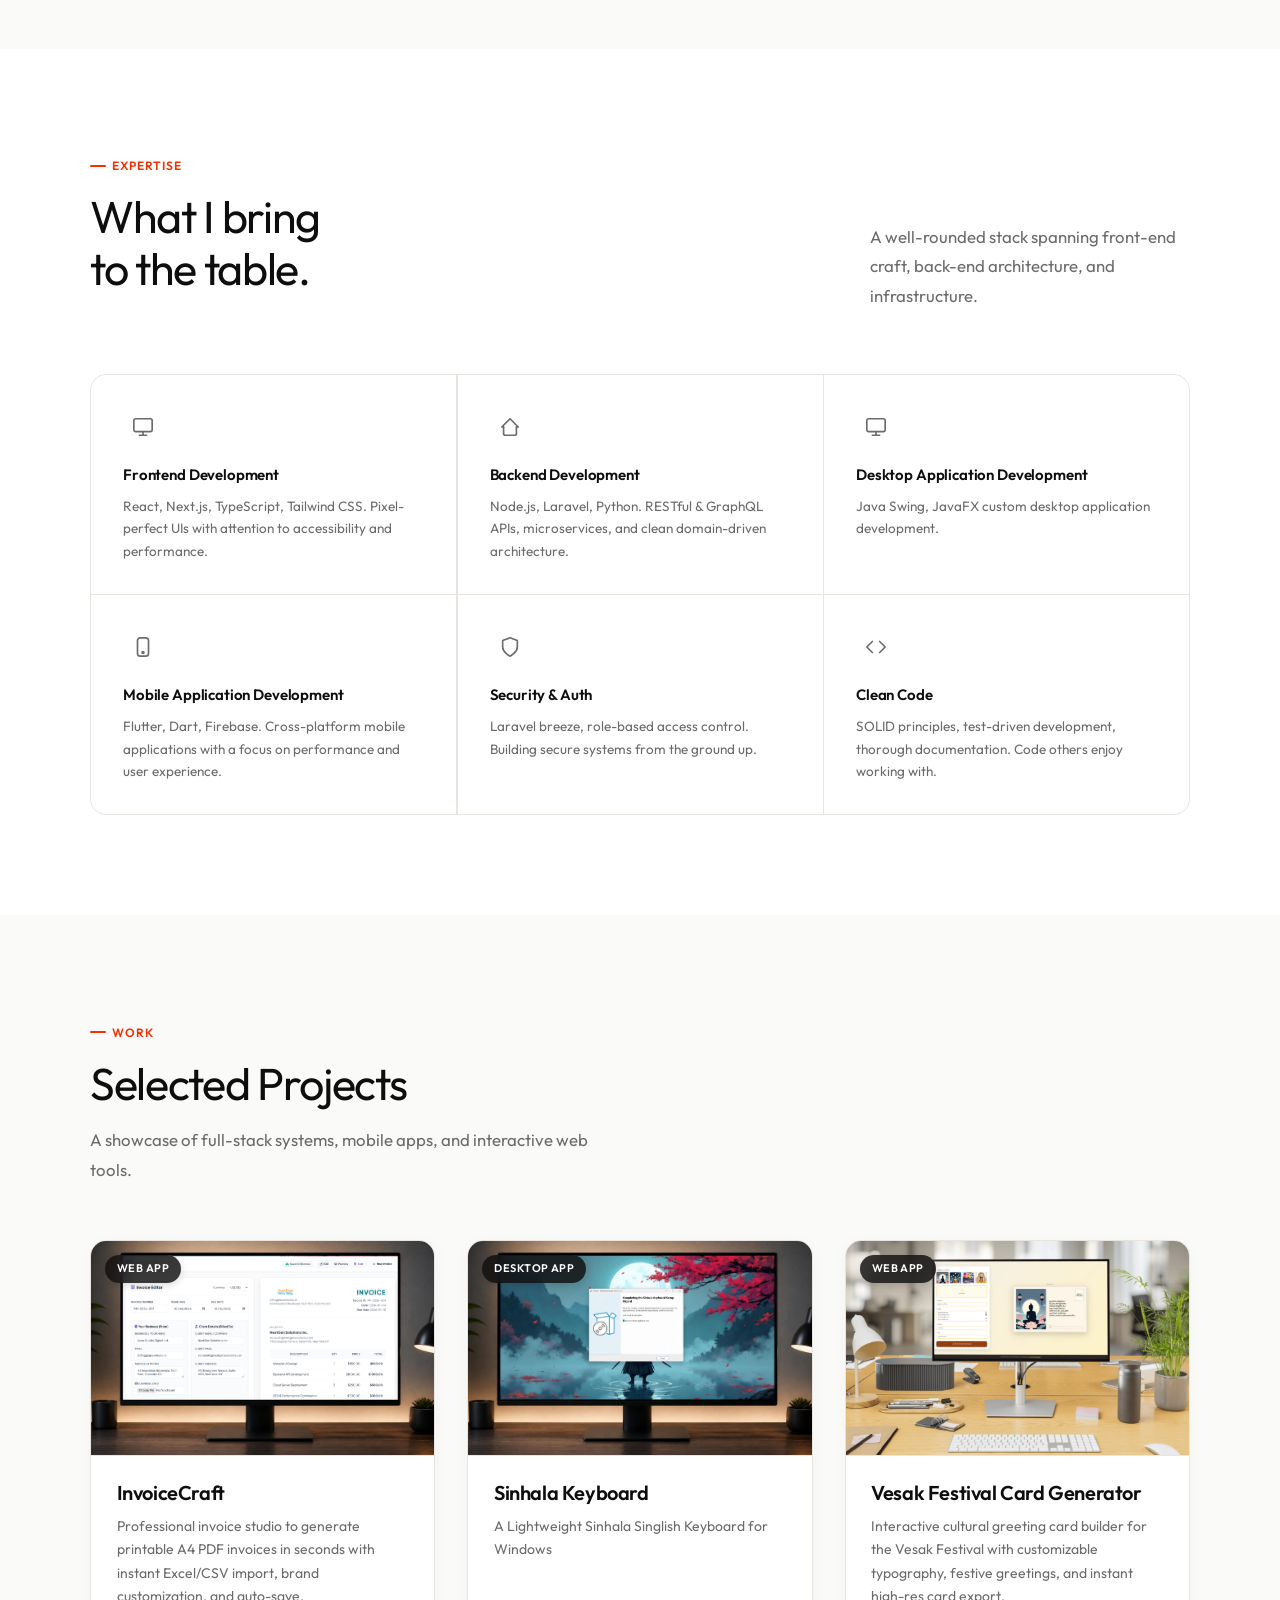
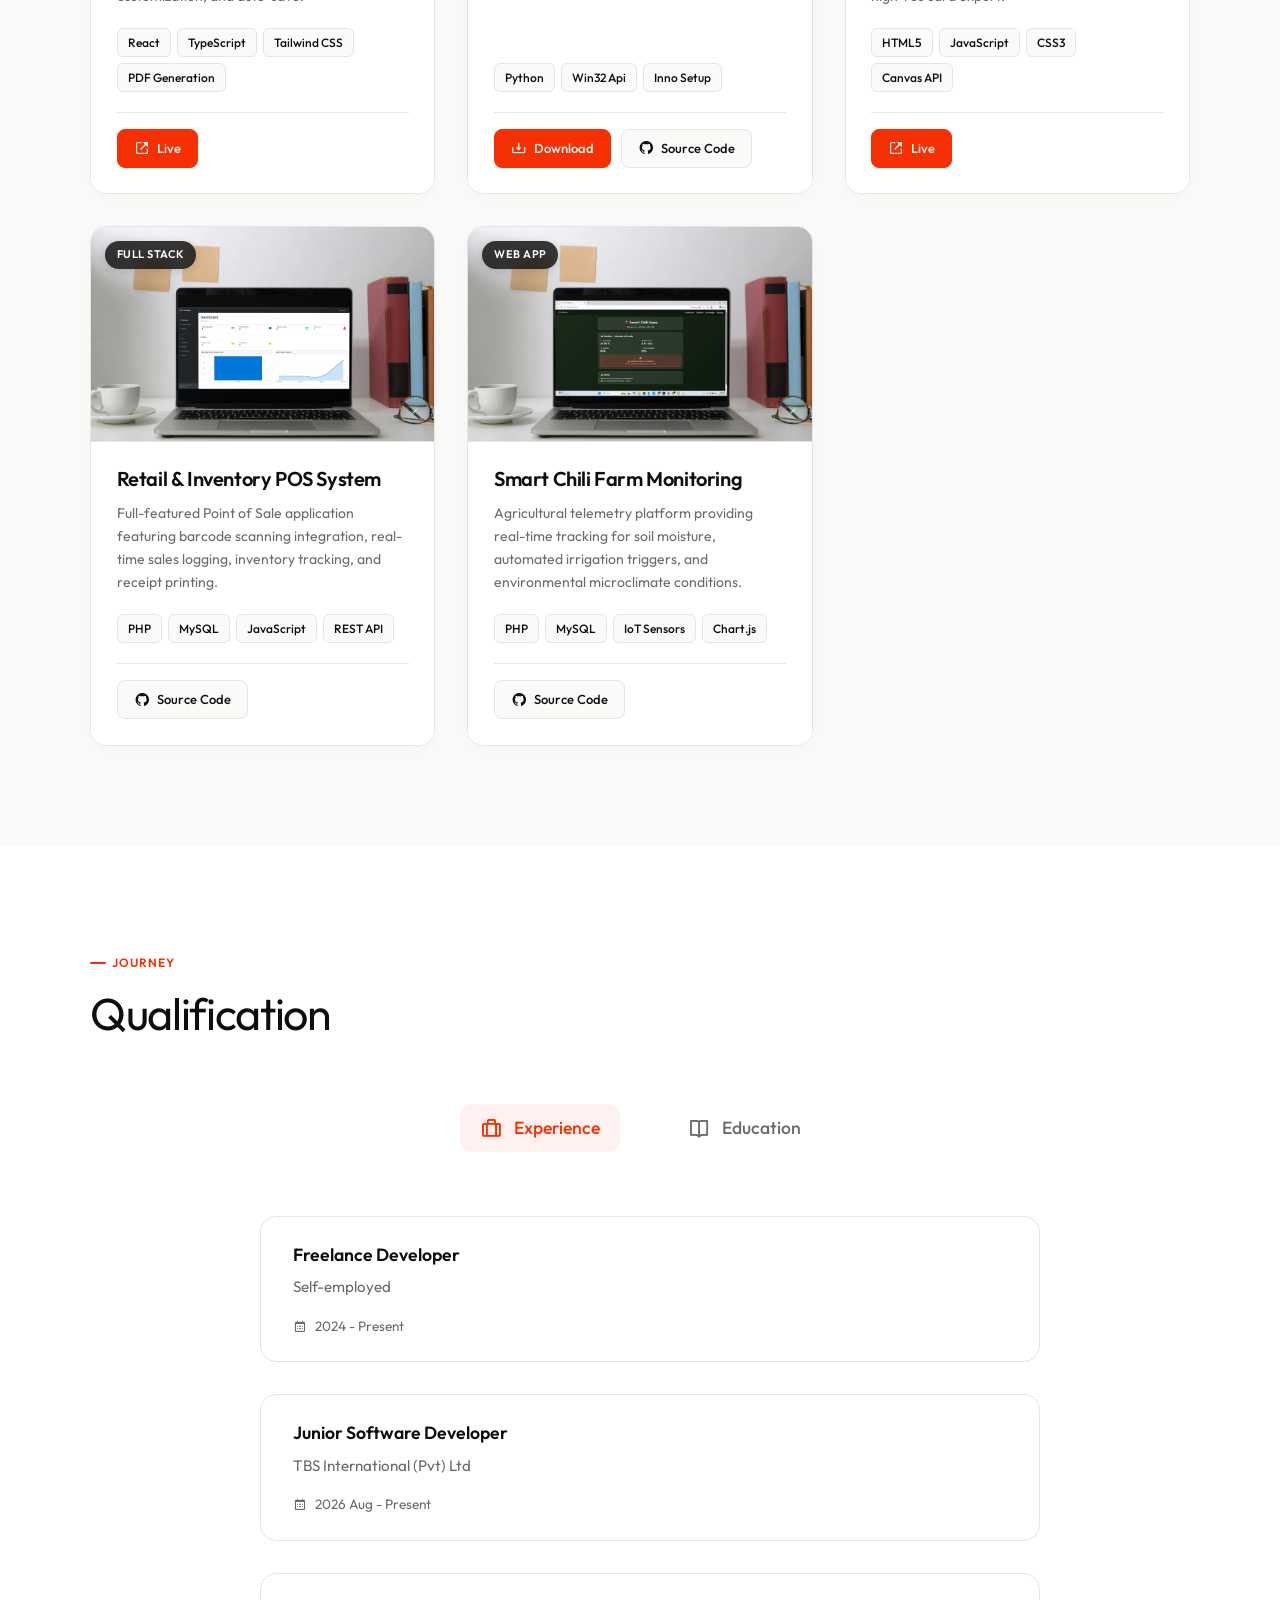
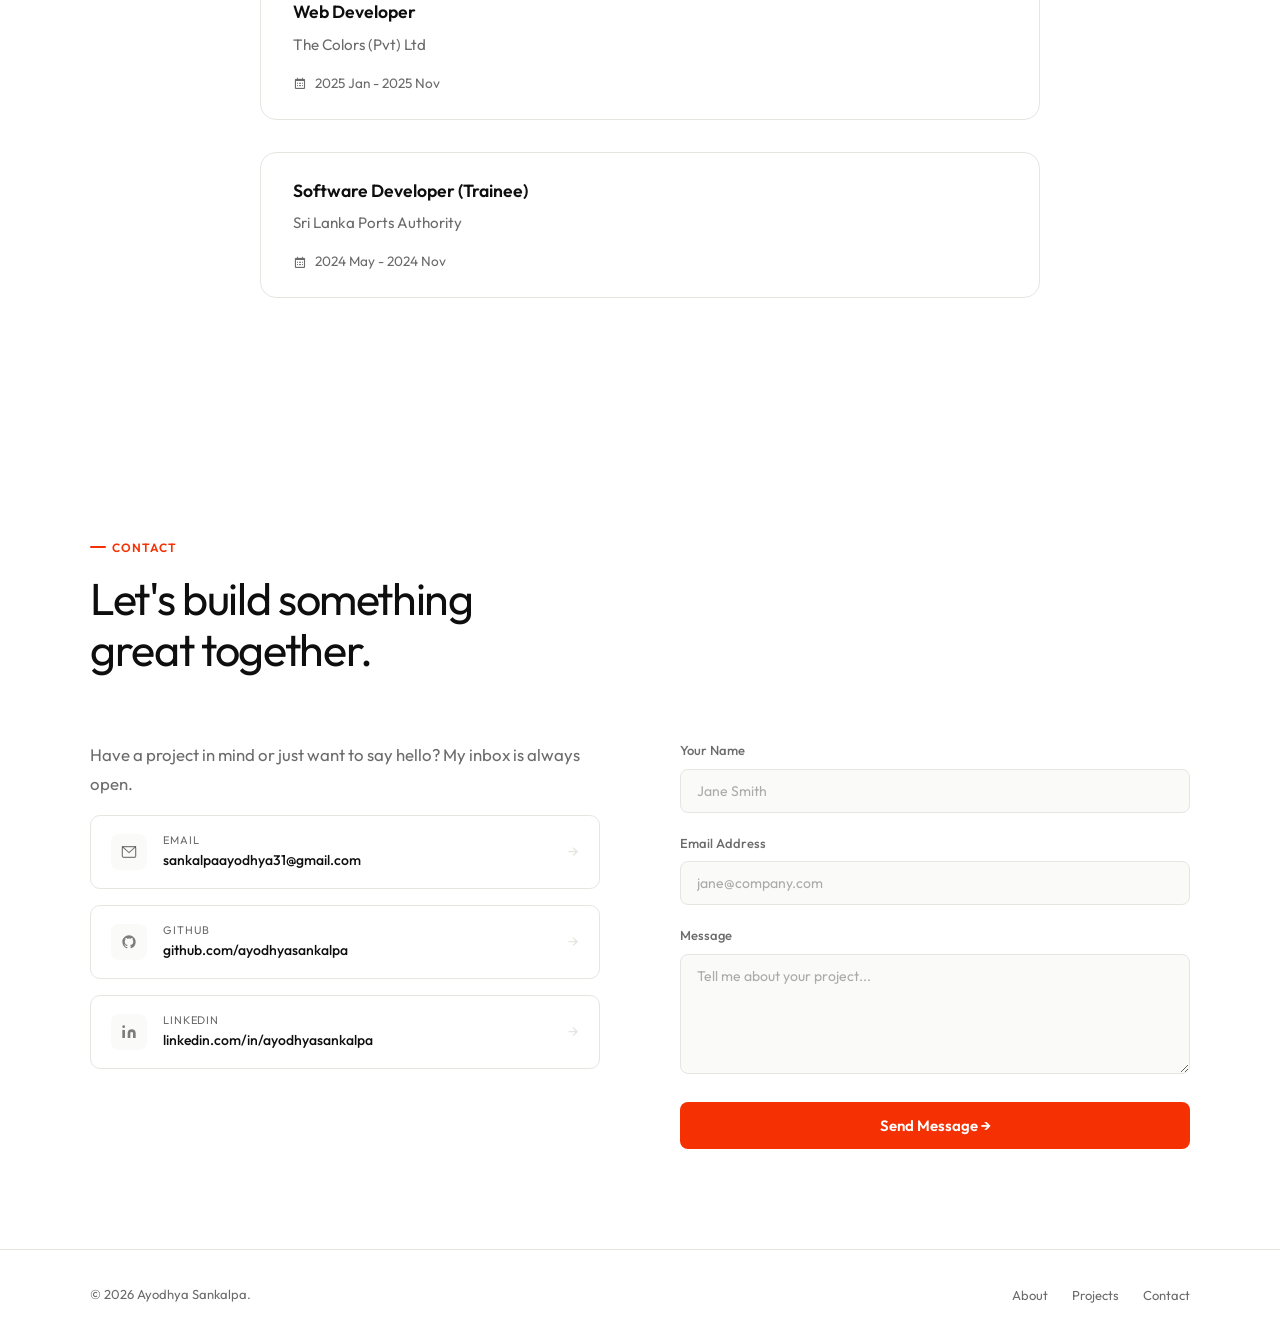
==== commit 0ddc0759: "Shorten project demo link labels" ====
--- a/index.html
+++ b/index.html
@@ -28,37 +28,40 @@
 
 
 <script type="application/ld+json">
-[
-  {
-    "@context": "https://schema.org",
-    "@type": "WebSite",
-    "name": "Ayodhya Sankalpa",
-    "url": "https://ayodhyasankalpa.github.io/"
-  },
-  {
-    "@context": "https://schema.org",
-    "@type": "Person",
-    "name": "Ayodhya Sankalpa",
-    "jobTitle": "Software Developer",
-    "url": "https://ayodhyasankalpa.github.io/",
-    "sameAs": [
-      "https://www.linkedin.com/in/ayodhya-sankalpa",
-      "https://github.com/AyodhyaSankalpa"
-    ],
-    "knowsAbout": ["Laravel", "PHP", "ERP Systems", "Web Development", "Java", "React"],
-    "address": {
-      "@type": "PostalAddress",
-      "addressLocality": "Colombo",
-      "addressCountry": "LK"
+{
+  "@context": "https://schema.org",
+  "@graph": [
+    {
+      "@type": "WebSite",
+      "name": "Ayodhya Sankalpa",
+      "alternateName": "Ayodhya Sankalpa Portfolio",
+      "url": "https://ayodhyasankalpa.github.io/"
+    },
+    {
+      "@type": "Person",
+      "name": "Ayodhya Sankalpa",
+      "jobTitle": "Software Developer",
+      "url": "https://ayodhyasankalpa.github.io/",
+      "sameAs": [
+        "https://www.linkedin.com/in/ayodhya-sankalpa",
+        "https://github.com/AyodhyaSankalpa"
+      ],
+      "knowsAbout": [
+        "Laravel",
+        "PHP",
+        "ERP Systems",
+        "Web Development",
+        "Java",
+        "React"
+      ],
+      "address": {
+        "@type": "PostalAddress",
+        "addressLocality": "Colombo",
+        "addressCountry": "LK"
+      }
     }
-  },
-  {
-    "@context": "https://schema.org",
-    "@type": "WebSite",
-    "name": "Ayodhya Sankalpa",
-    "url": "https://ayodhyasankalpa.github.io/"
-  }
-]
+  ]
+}
 </script>
 
 </head>
@@ -245,7 +248,7 @@
           <div class="project-actions">
             <a href="https://invoice-craft-ochre.vercel.app/" target="_blank" rel="noopener noreferrer" class="btn-project-link primary">
               <i class='bx bx-link-external'></i>
-              <span>Live Demo</span>
+              <span>Live</span>
             </a>
           </div>
         </div>
@@ -296,7 +299,7 @@
           <div class="project-actions">
             <a href="https://vesak-card.netlify.app/" target="_blank" rel="noopener noreferrer" class="btn-project-link primary">
               <i class='bx bx-link-external'></i>
-              <span>Live Demo</span>
+              <span>Live</span>
             </a>            
           </div>
         </div>
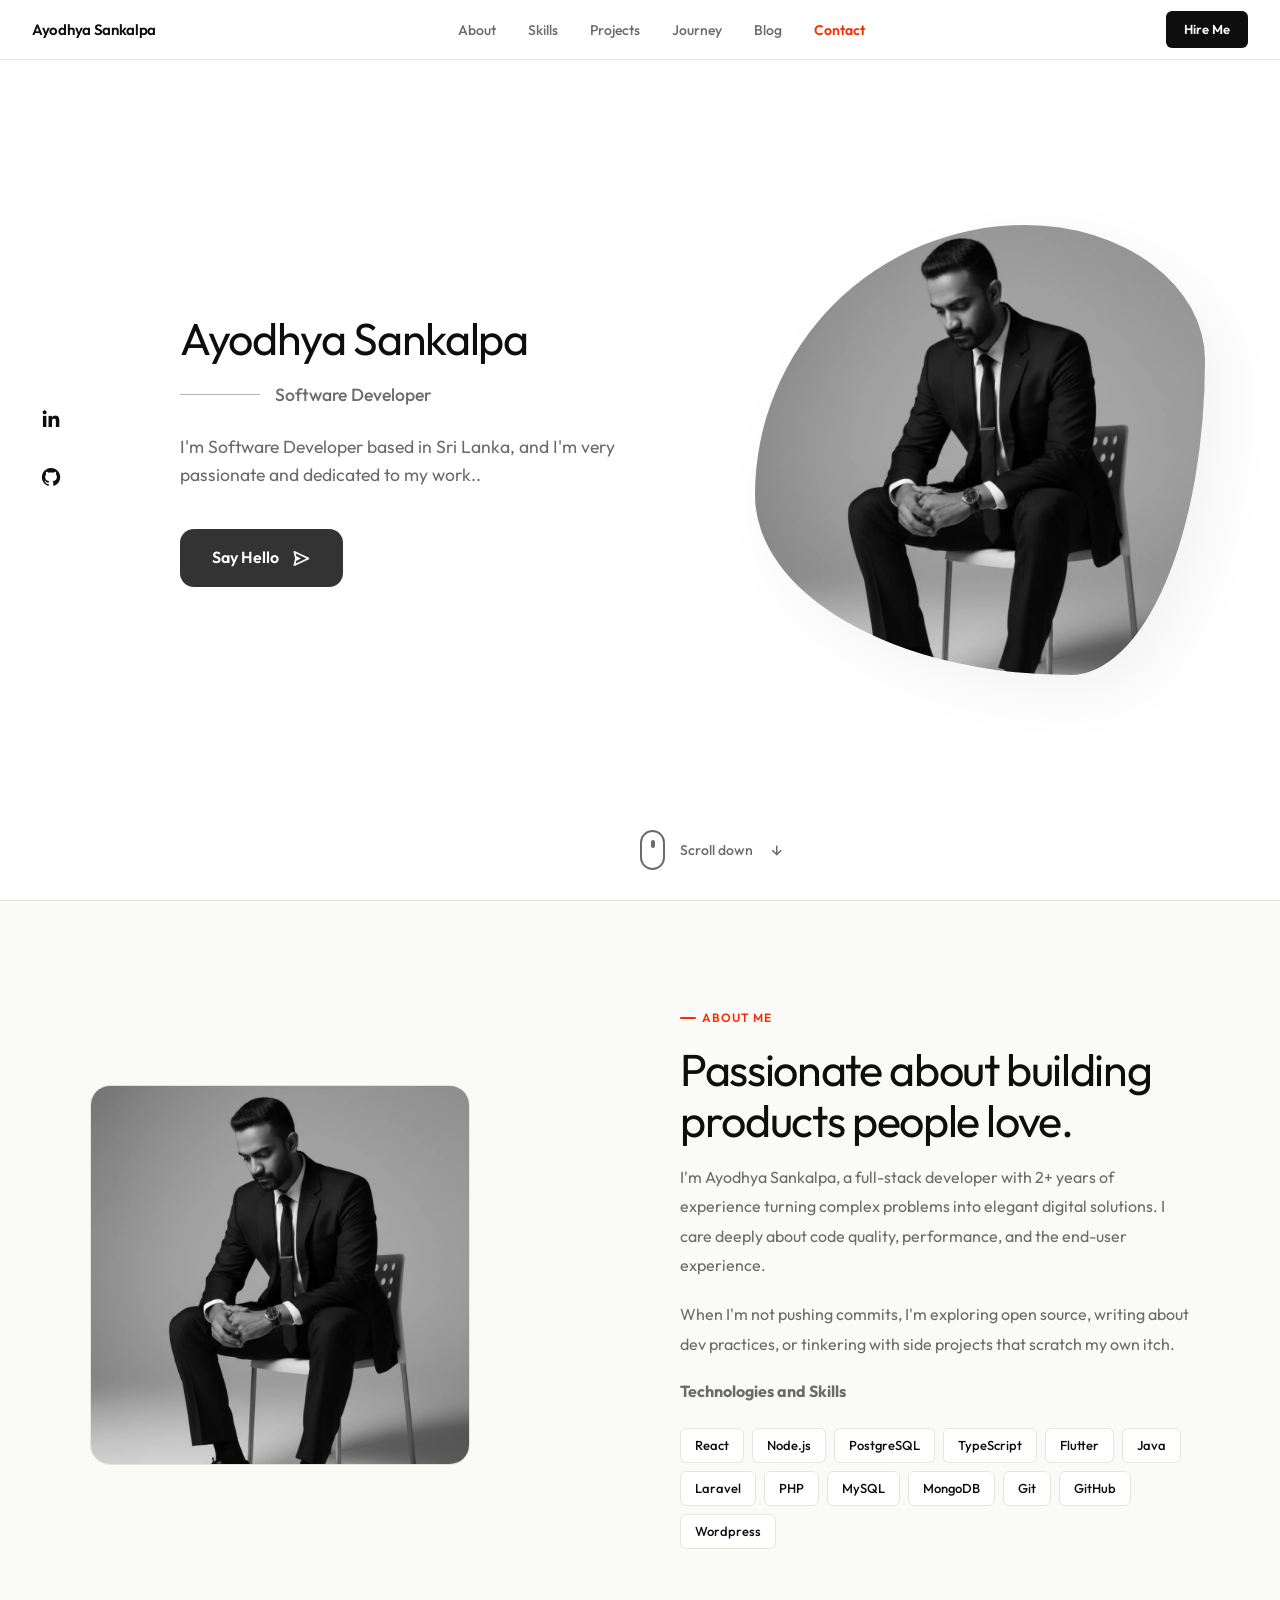
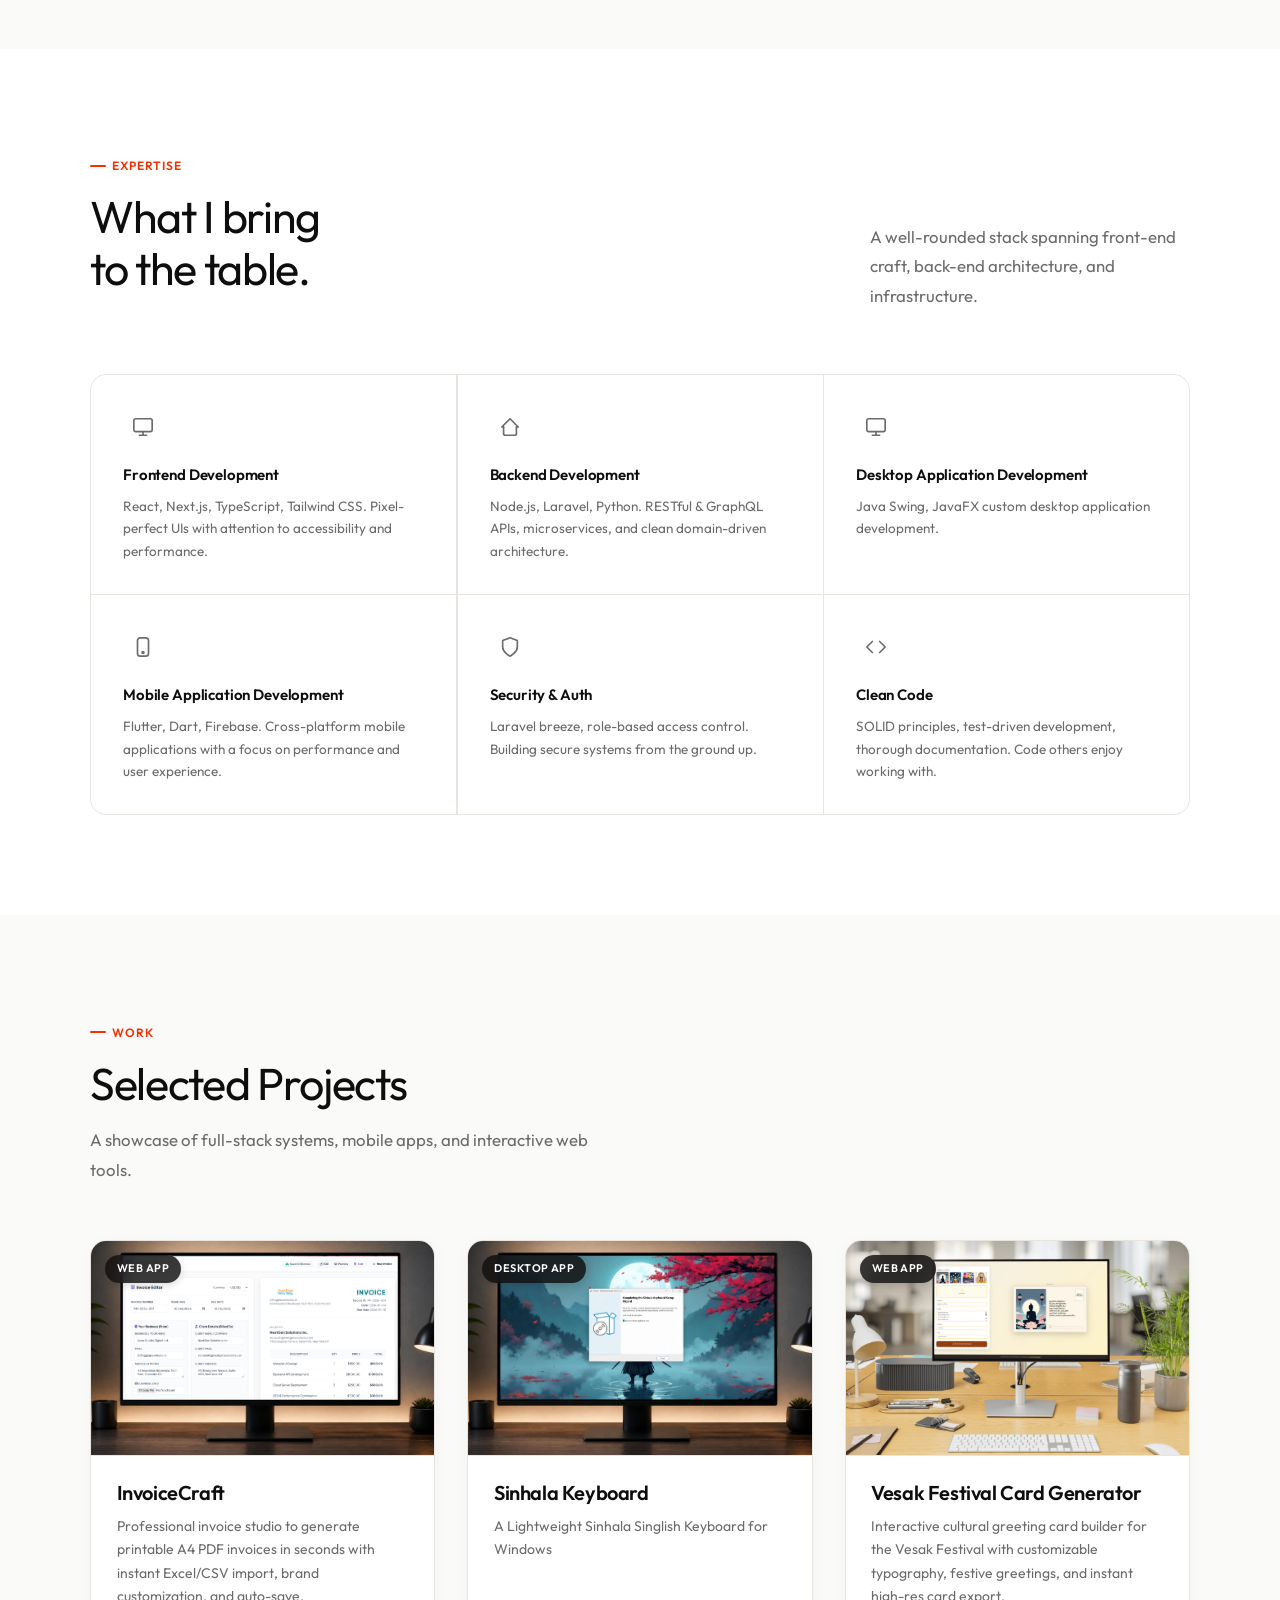
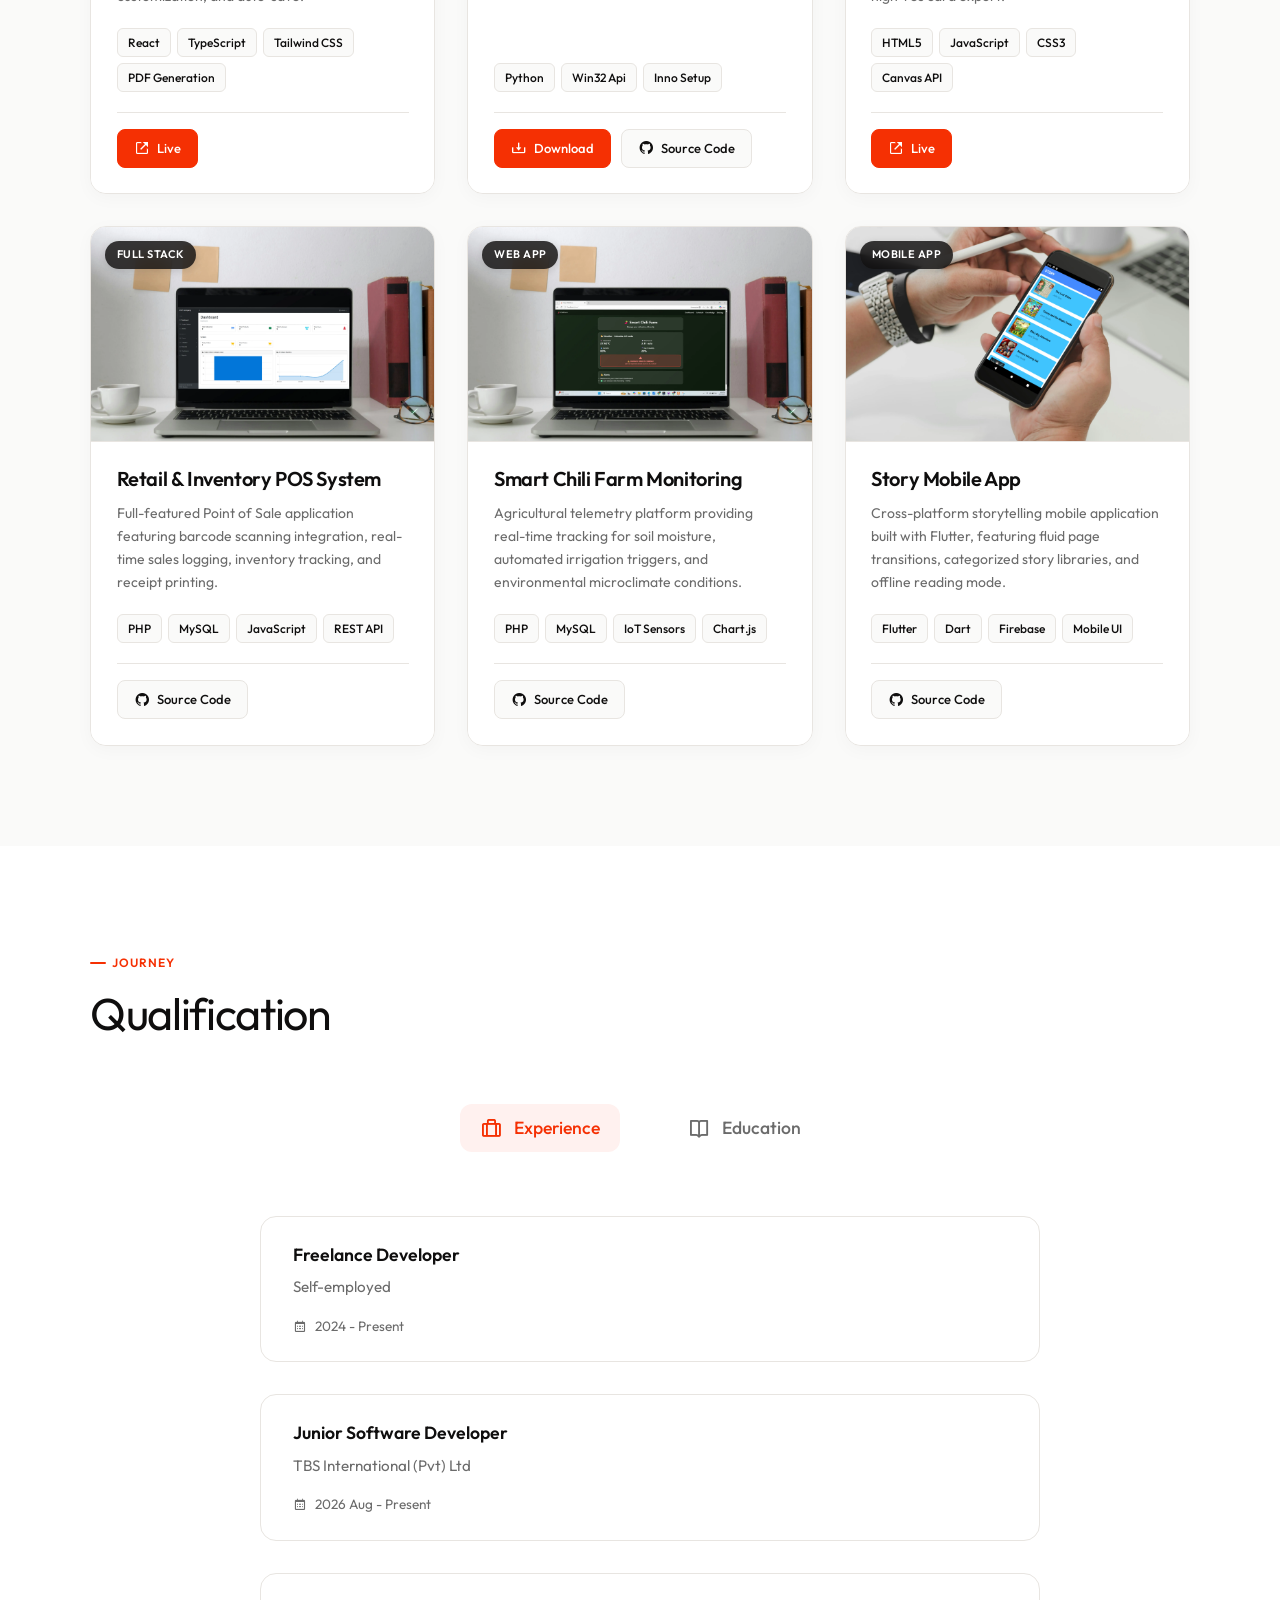
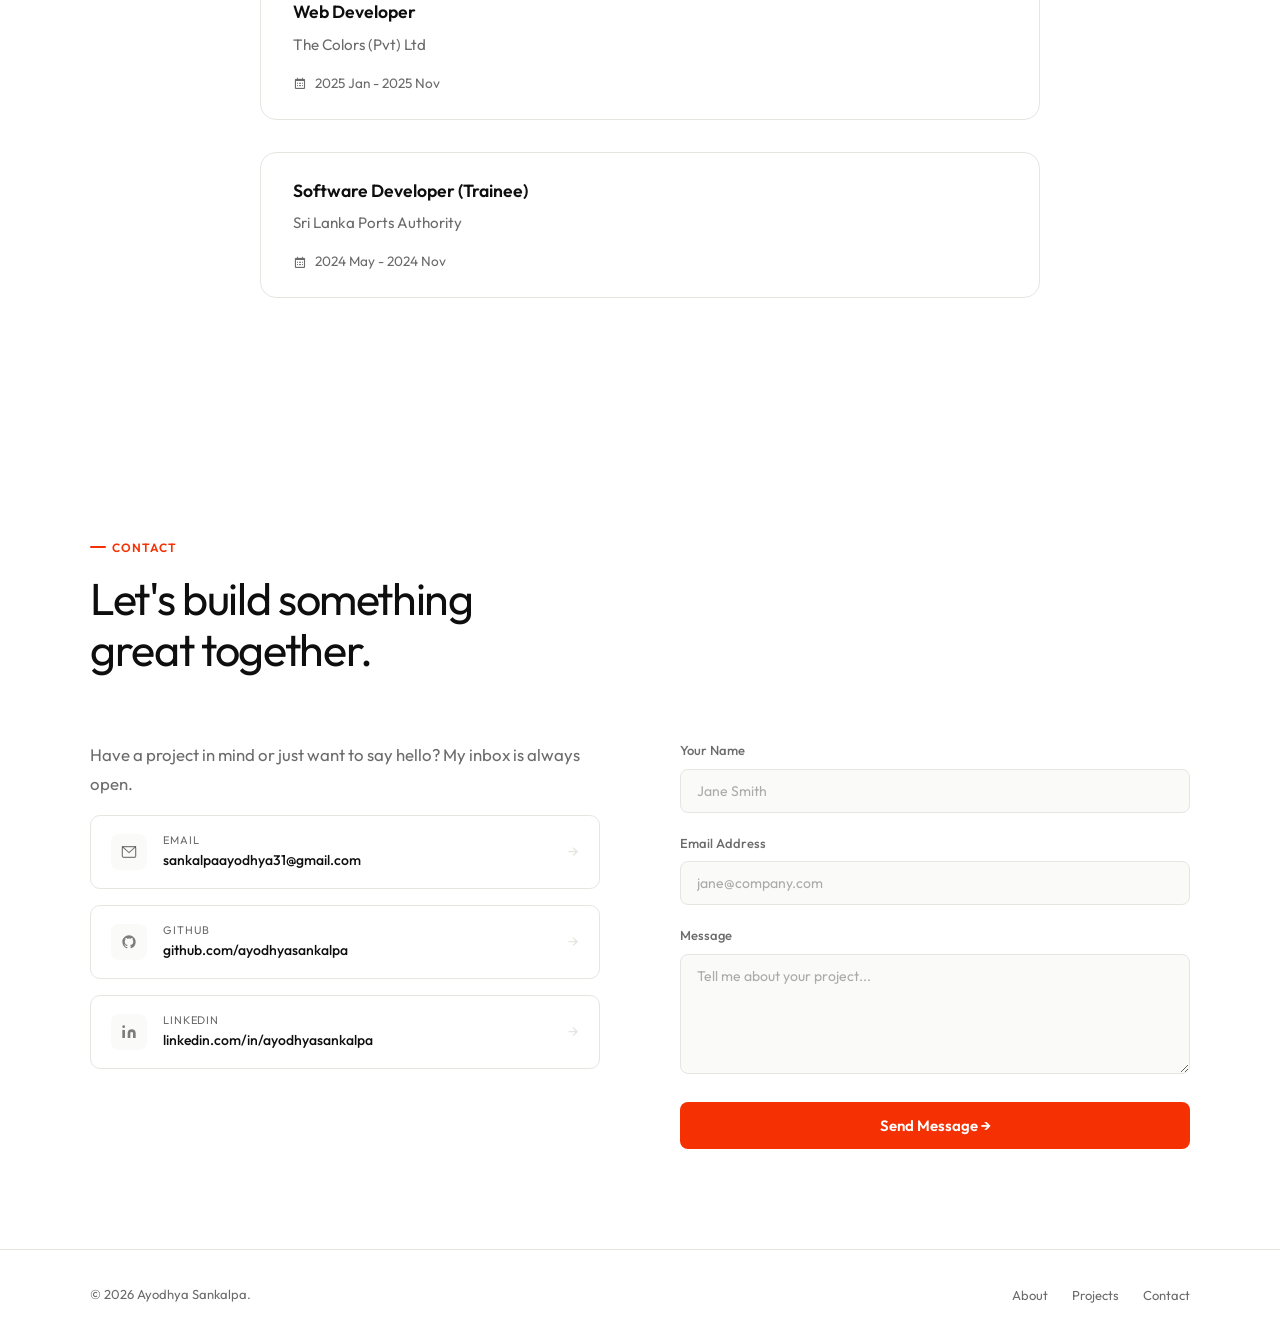
==== commit 03c706b0: "Update InvoiceCraft live URL Point the InvoiceCraft project link to getinvoicecraft.com." ====
--- a/index.html
+++ b/index.html
@@ -246,7 +246,7 @@
             <span class="tech-tag">PDF Generation</span>
           </div>
           <div class="project-actions">
-            <a href="https://invoice-craft-ochre.vercel.app/" target="_blank" rel="noopener noreferrer" class="btn-project-link primary">
+            <a href="https://getinvoicecraft.com" target="_blank" rel="noopener noreferrer" class="btn-project-link primary">
               <i class='bx bx-link-external'></i>
               <span>Live</span>
             </a>
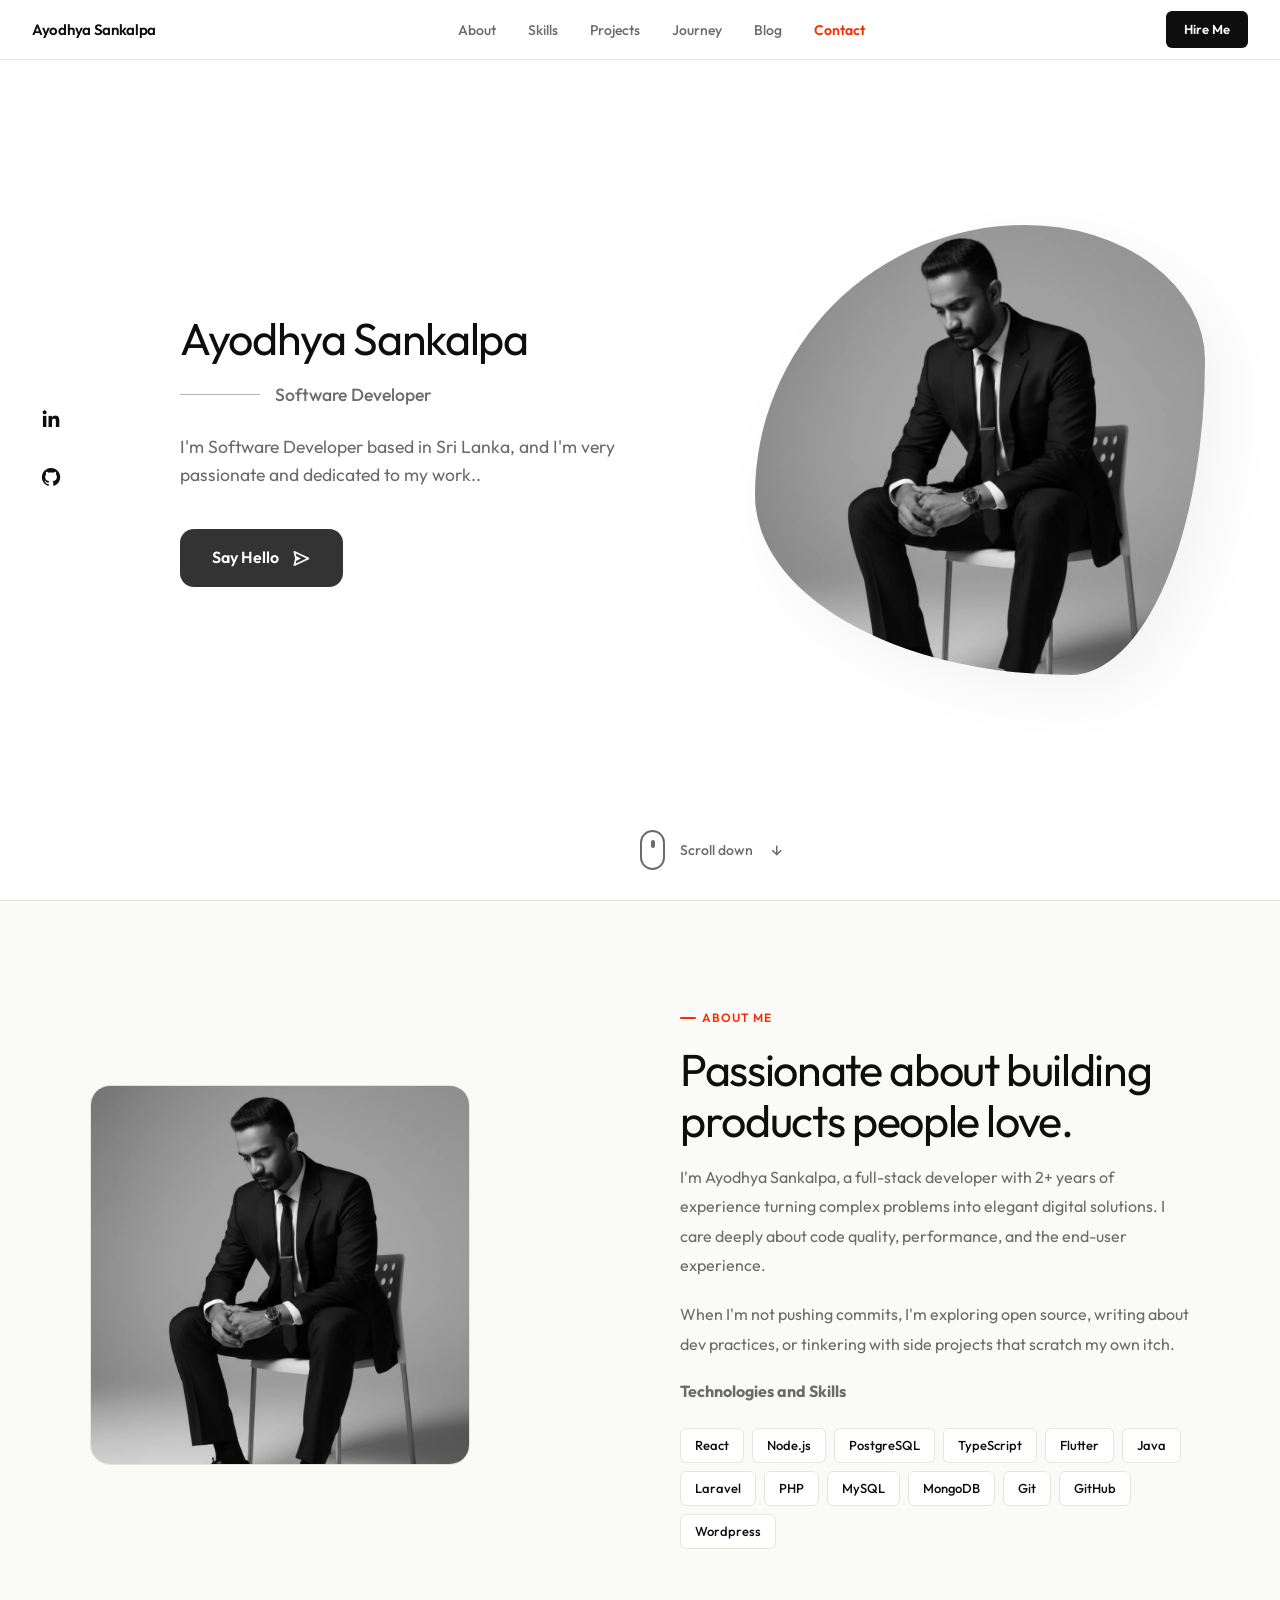
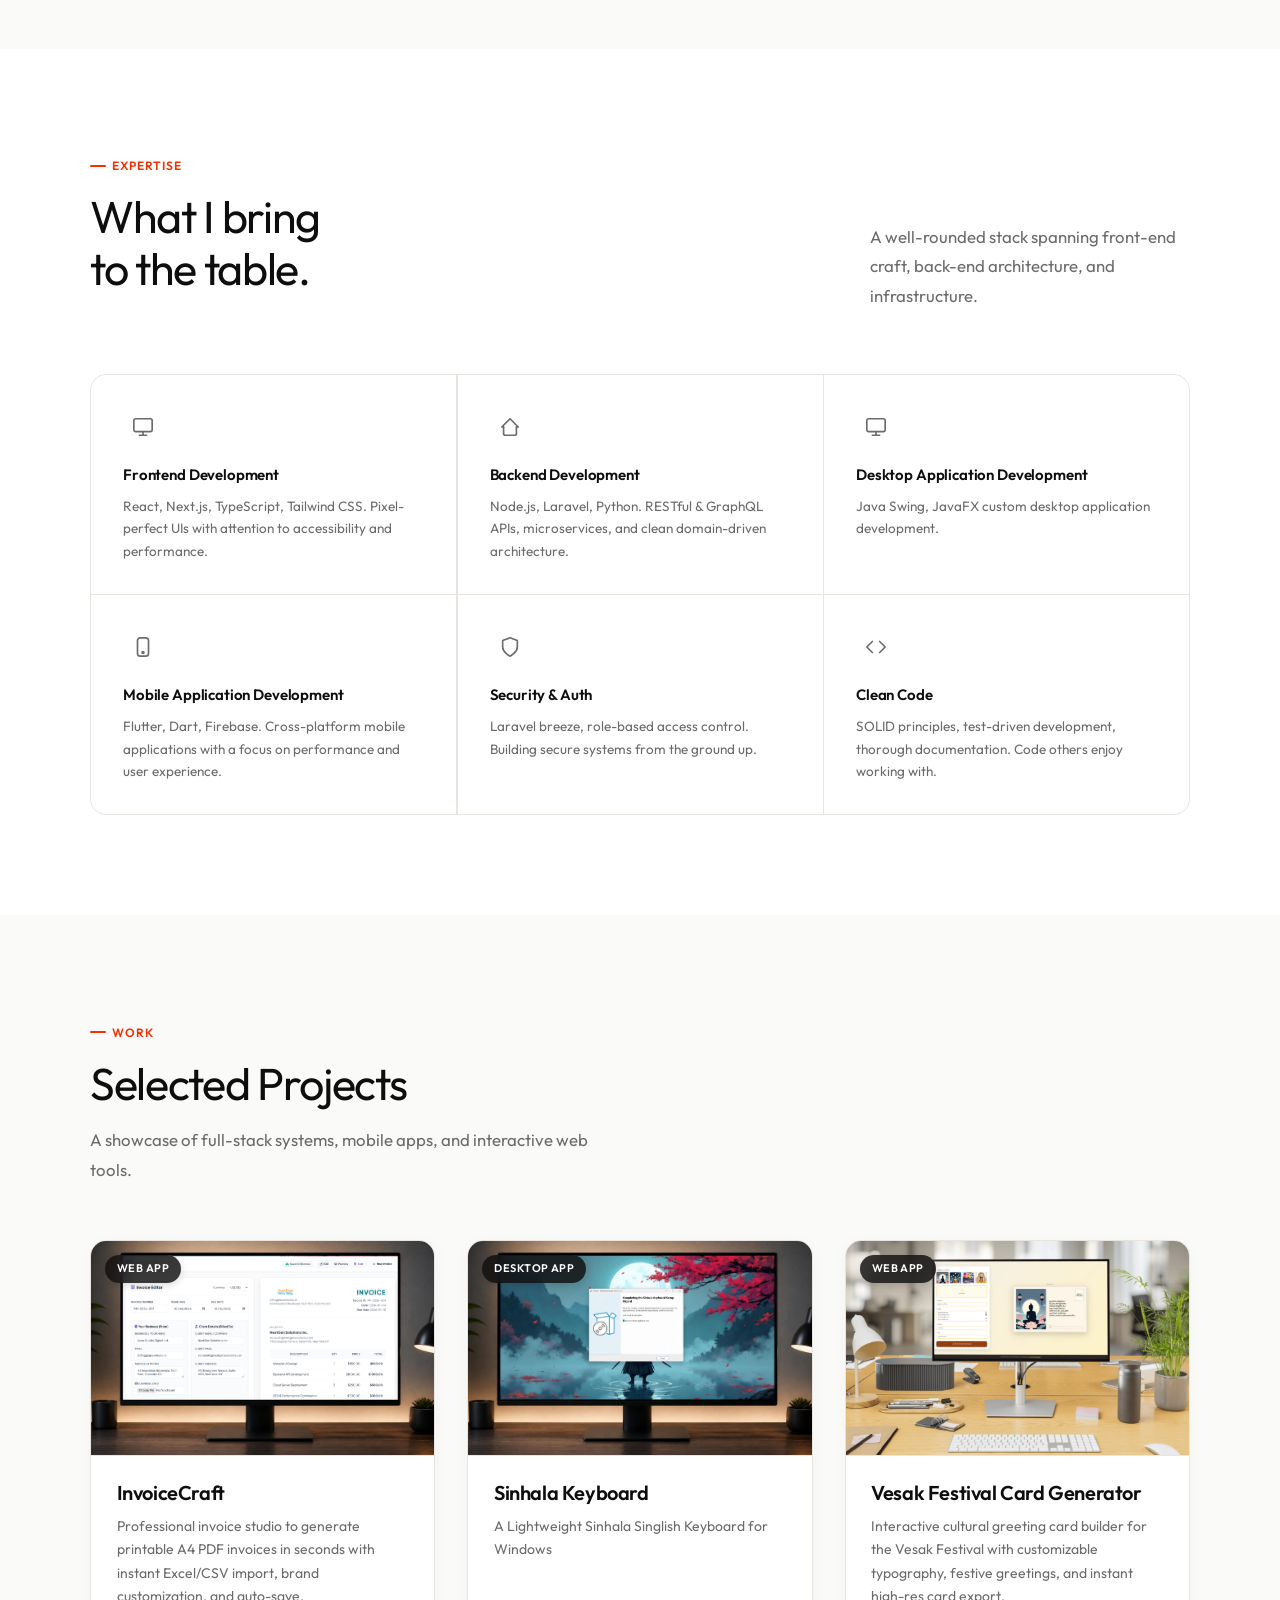
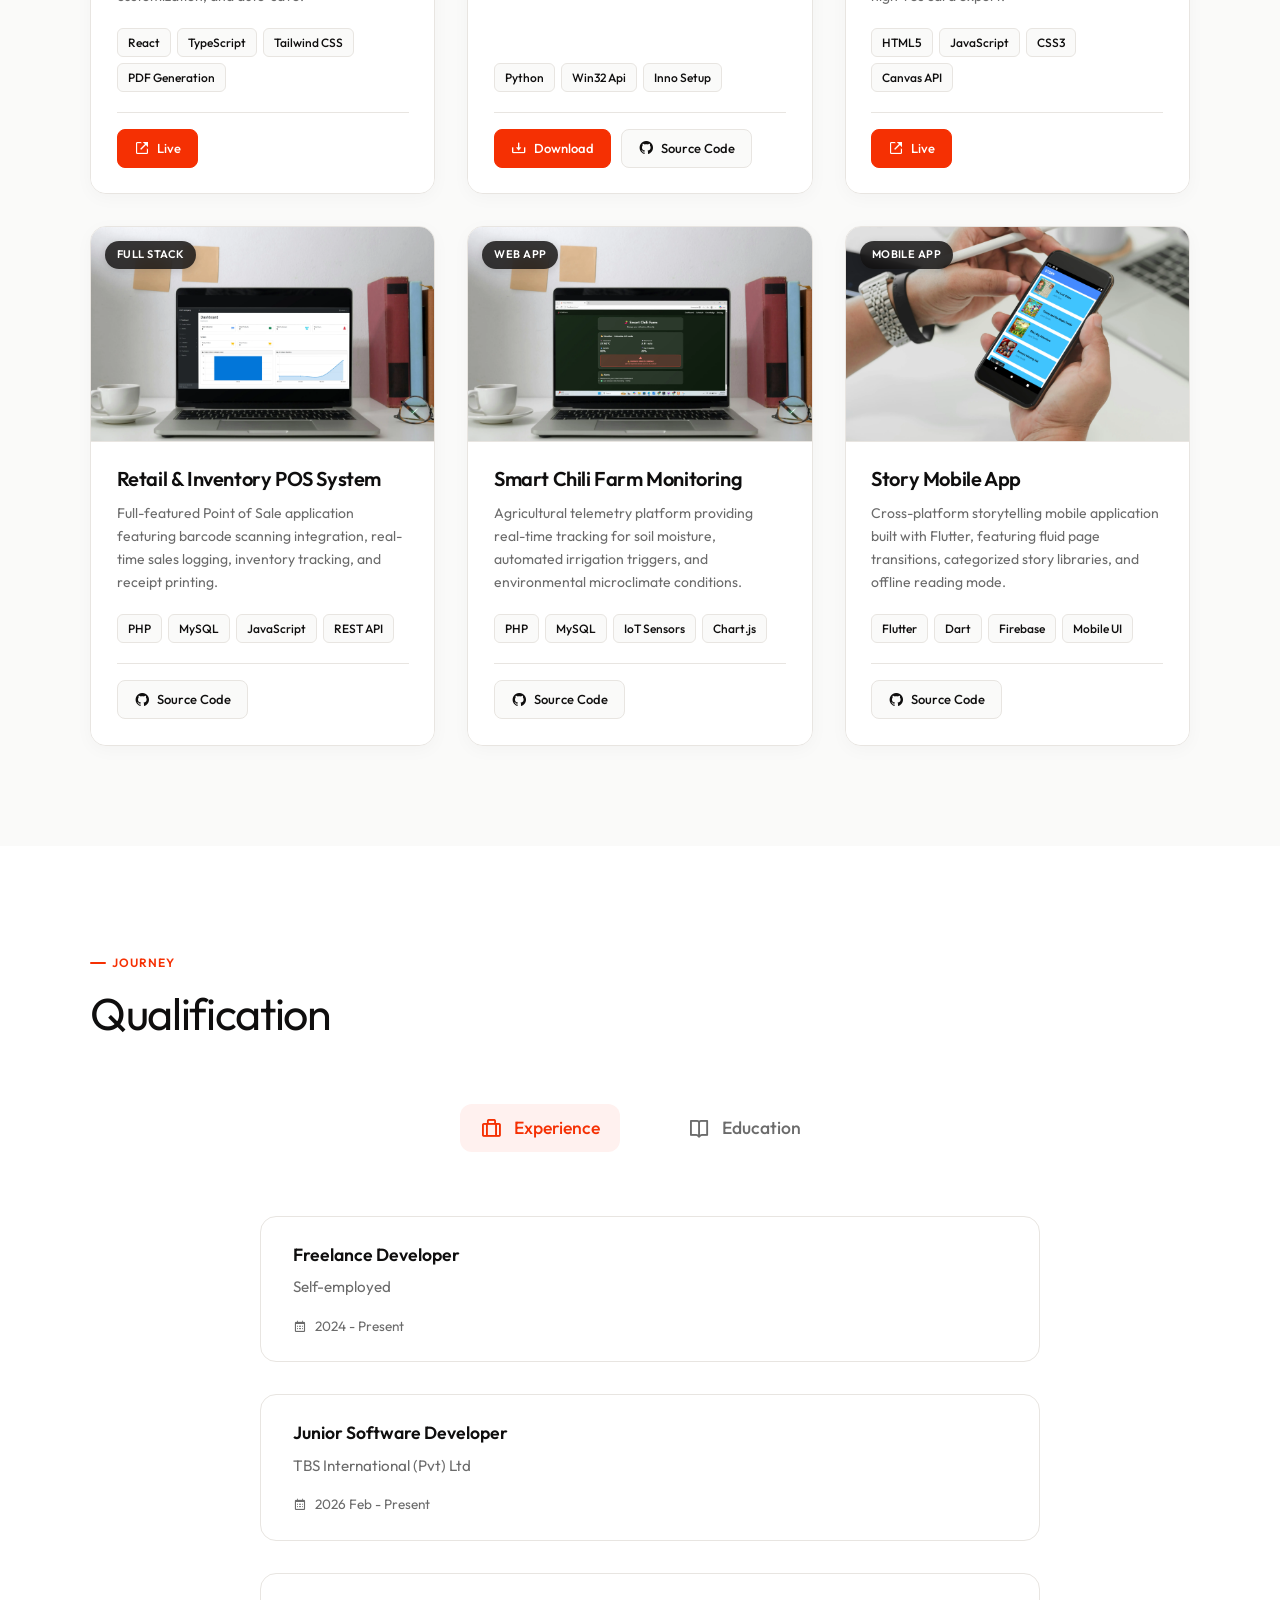
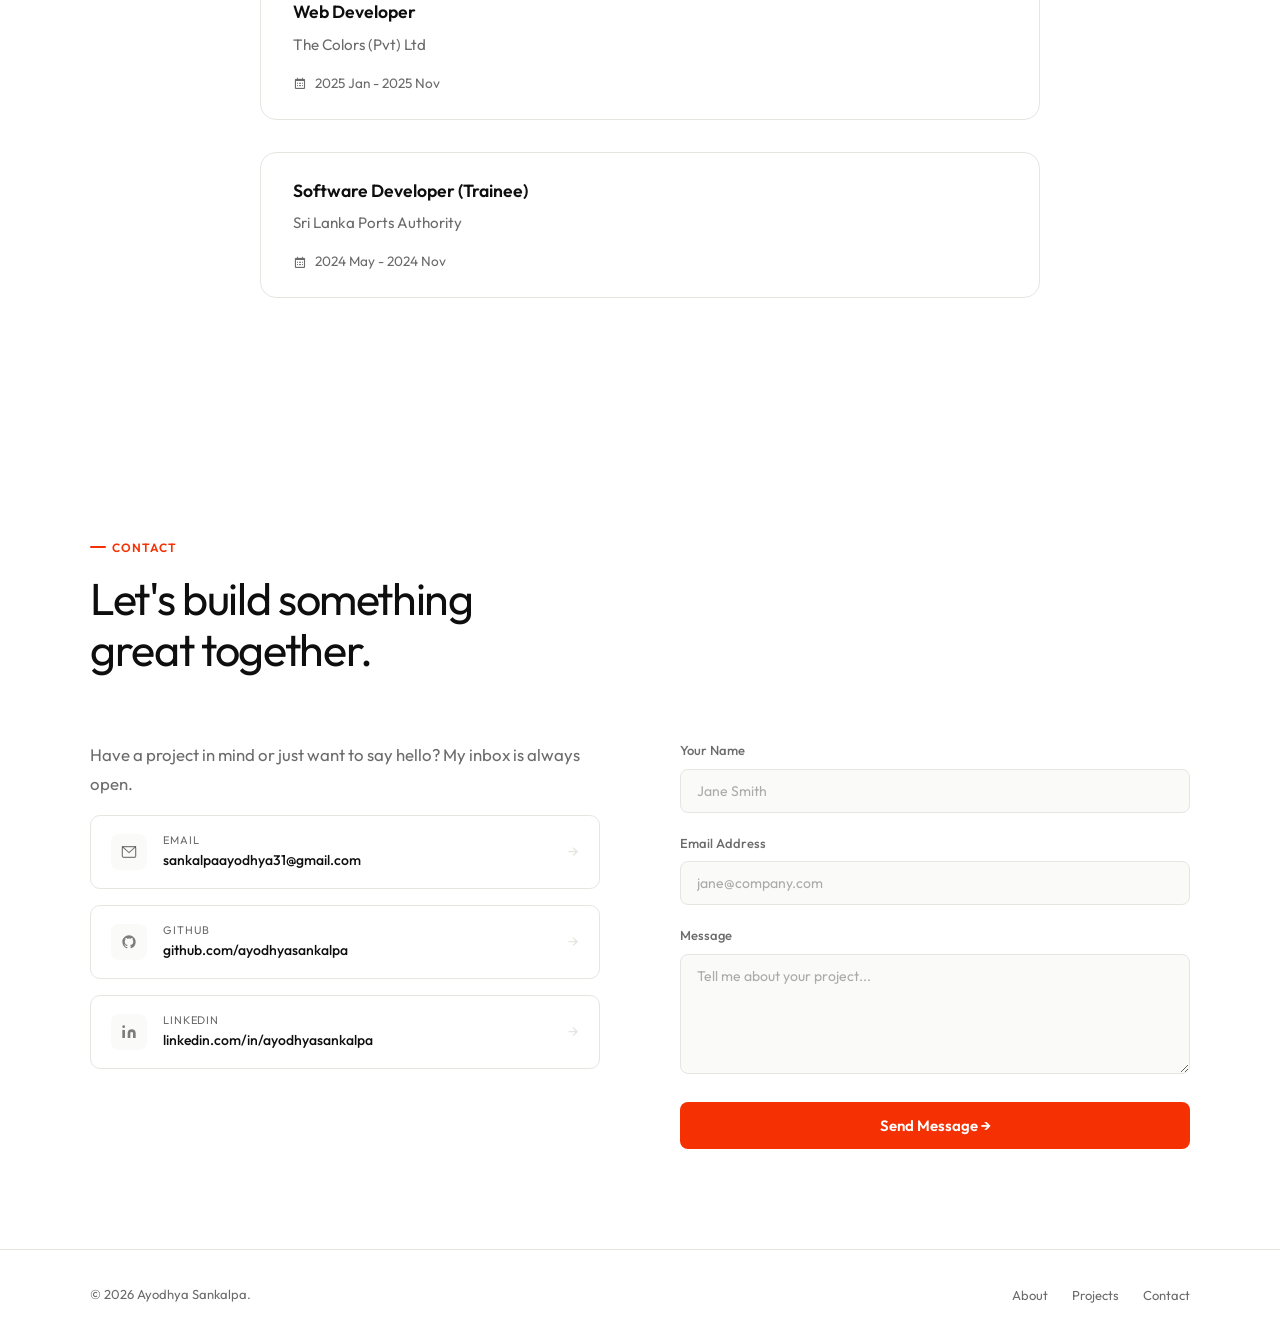
==== commit 77ecfc92: "Update home page" ====
--- a/index.html
+++ b/index.html
@@ -457,7 +457,7 @@
               <span class="qualification-subtitle">TBS International (Pvt) Ltd</span>
               <div class="qualification-calendar">
                 <i class='bx bx-calendar'></i>
-                2026 Aug - Present
+                2026 Feb - Present
               </div>
             </div>
           </div>
